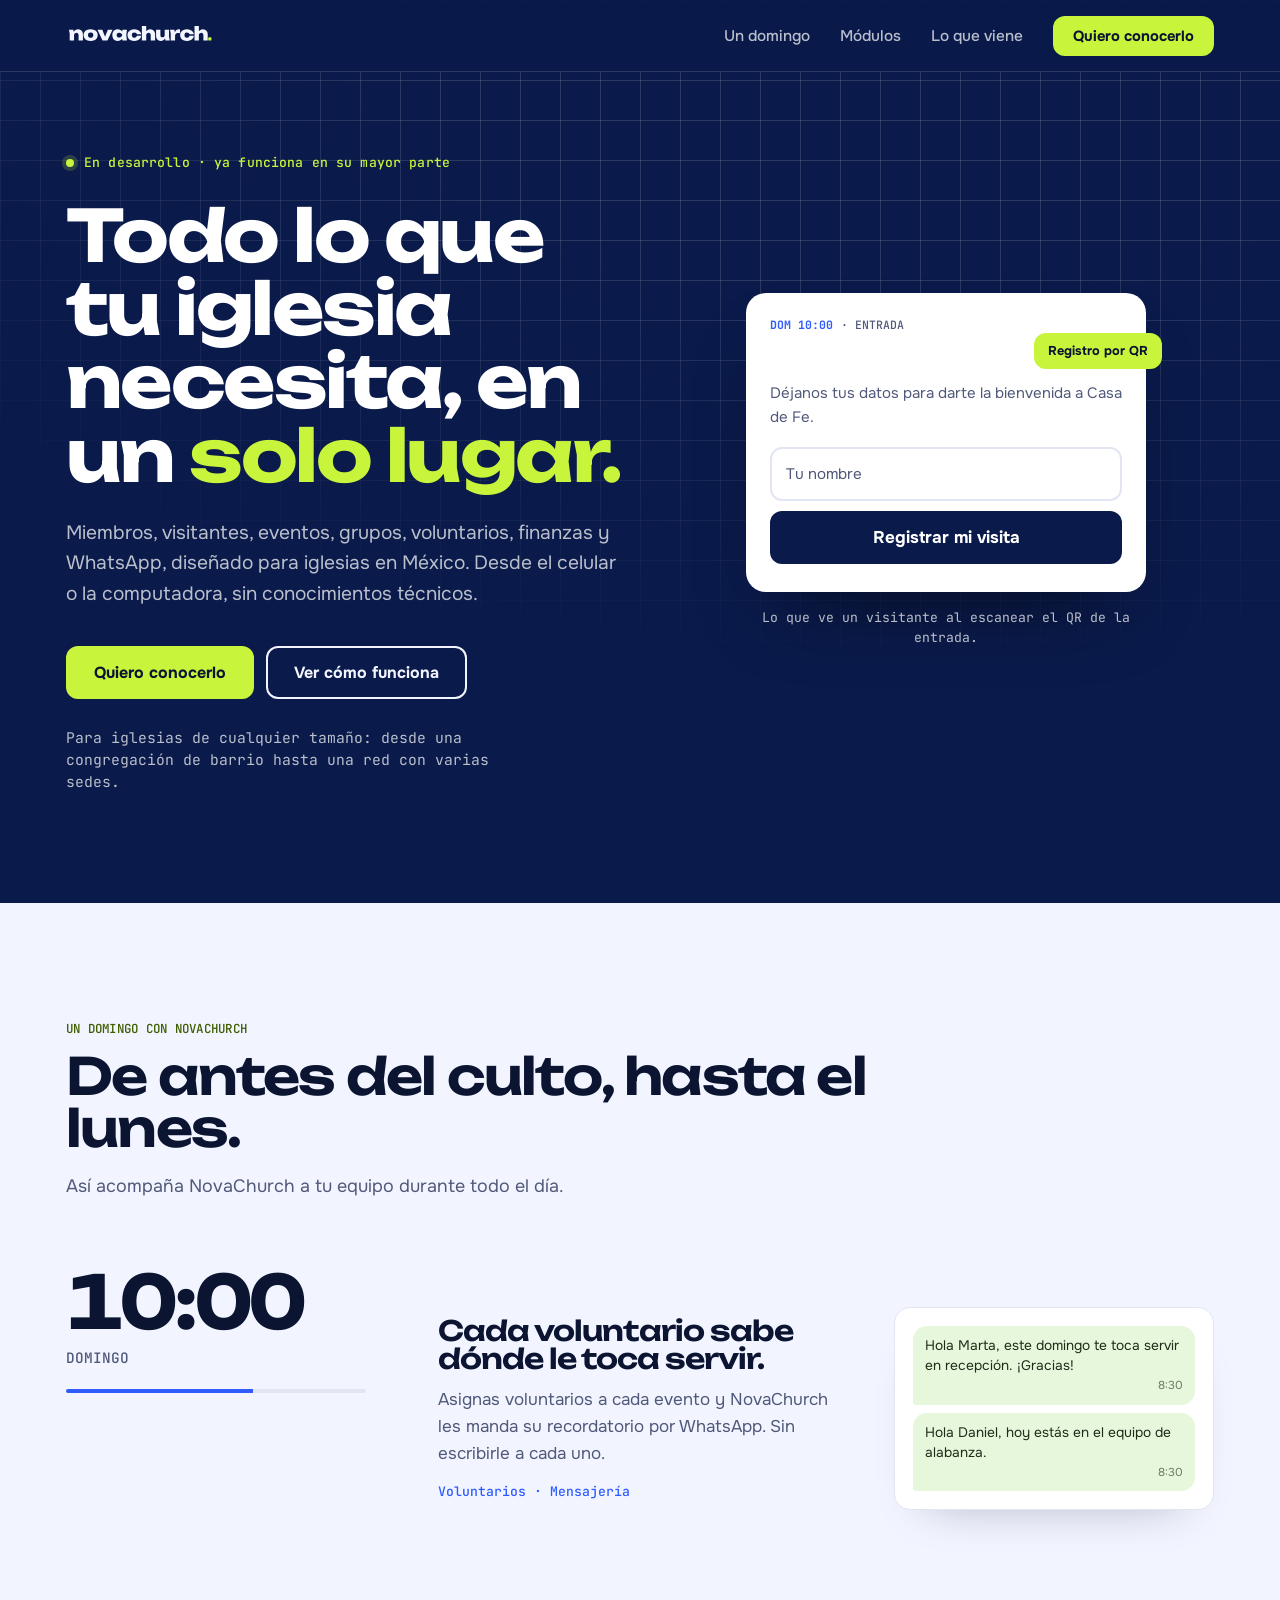
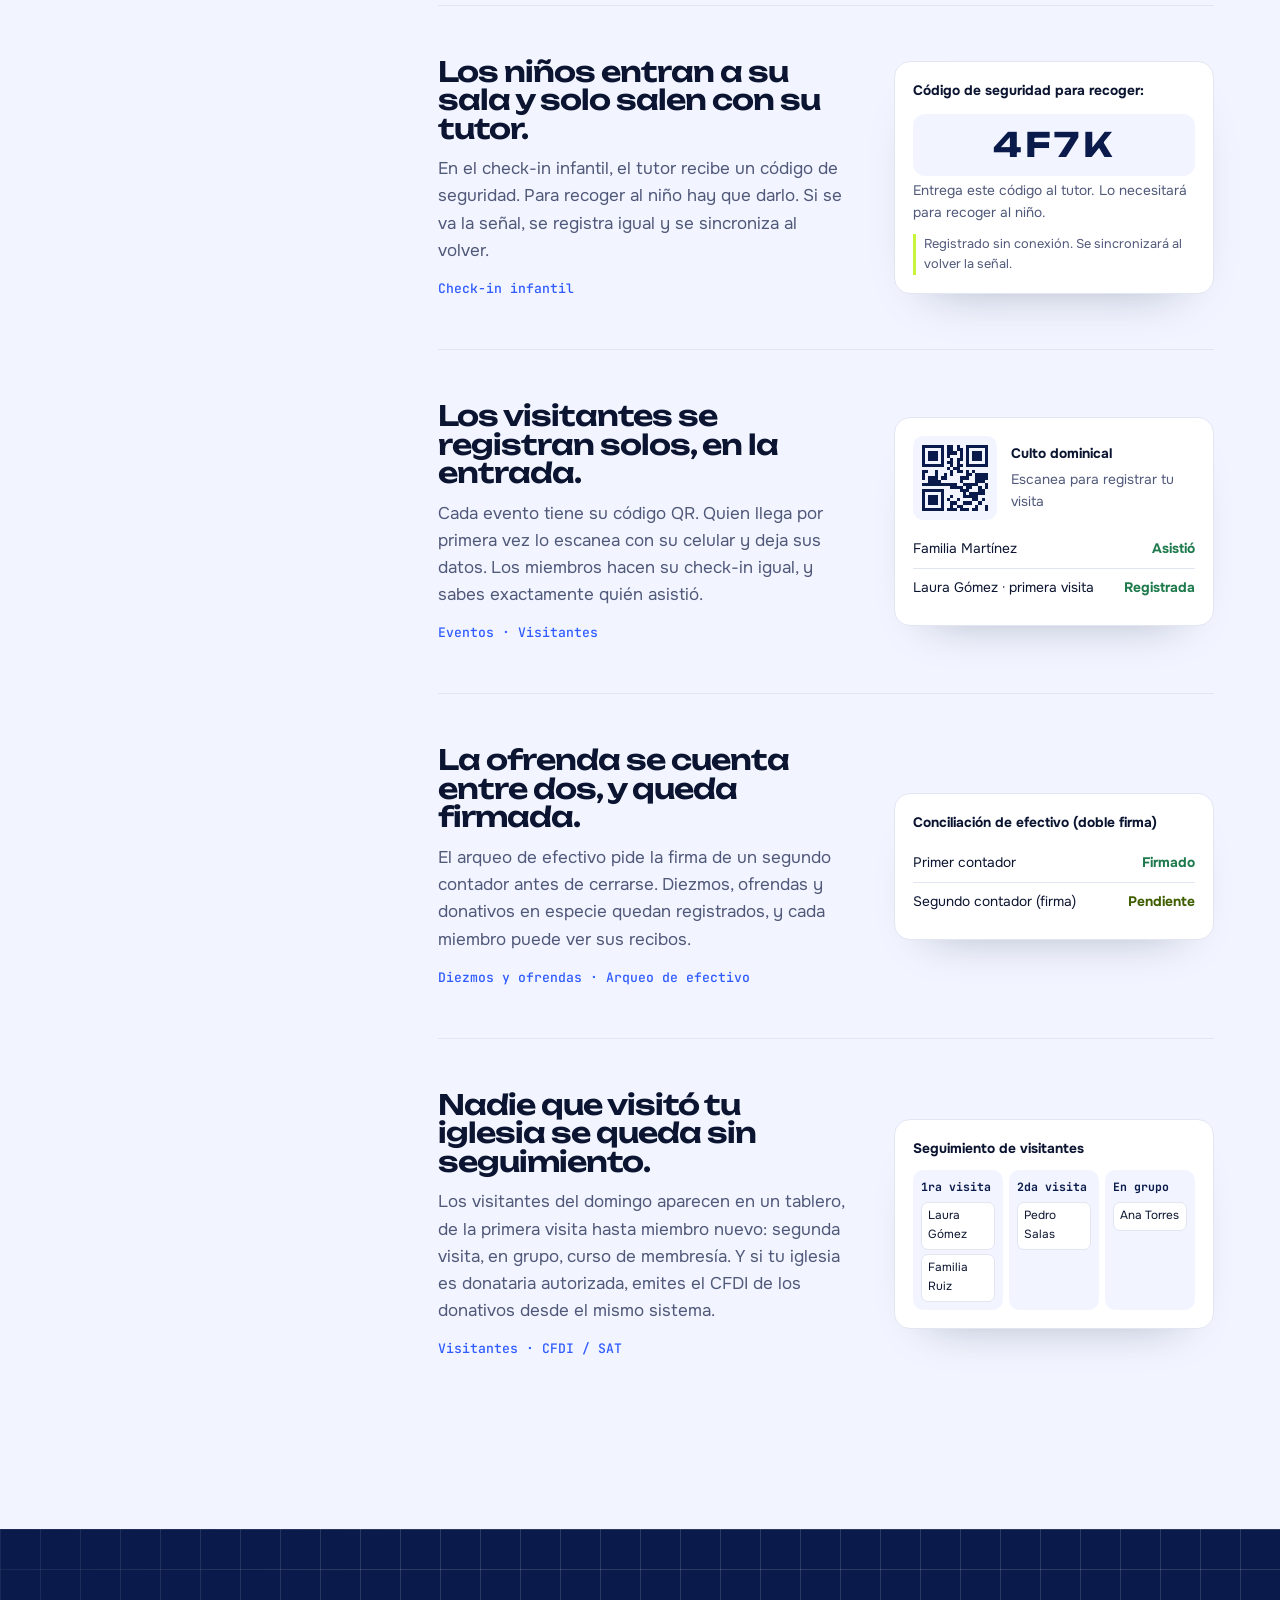
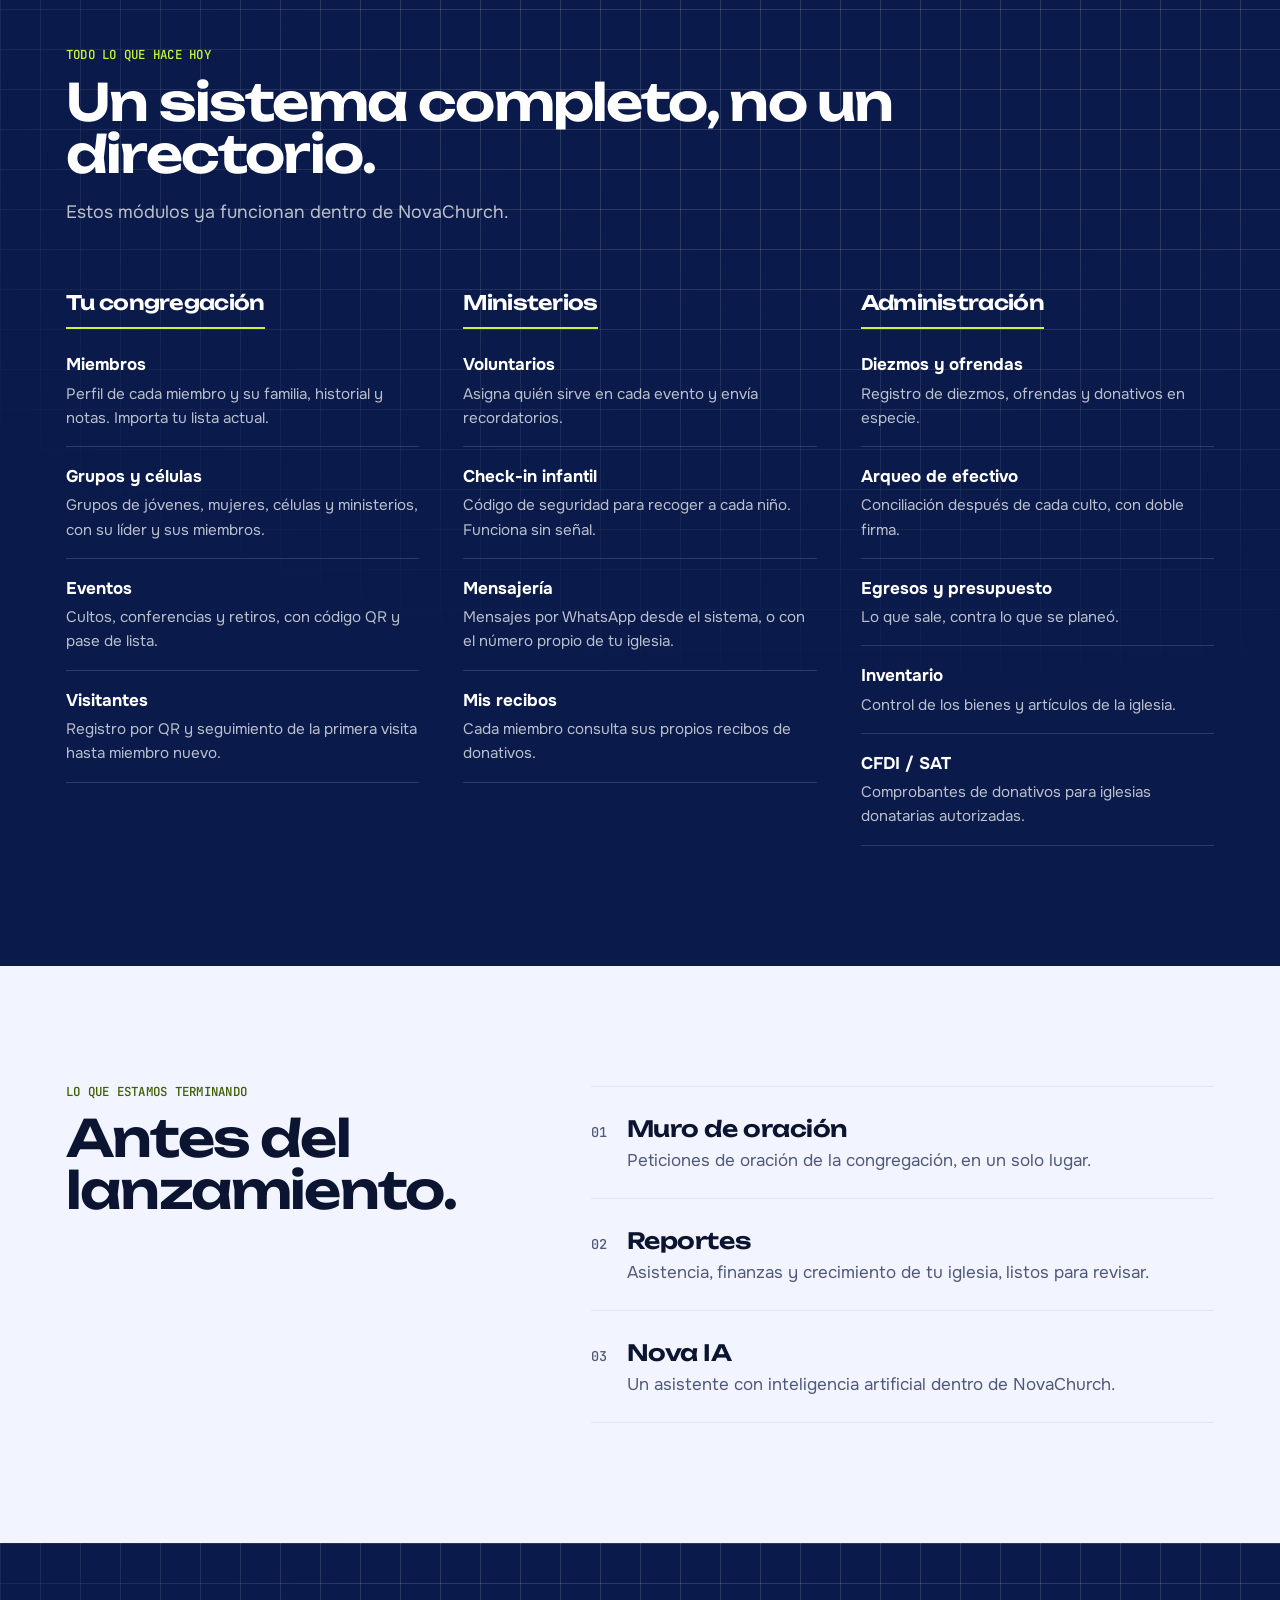
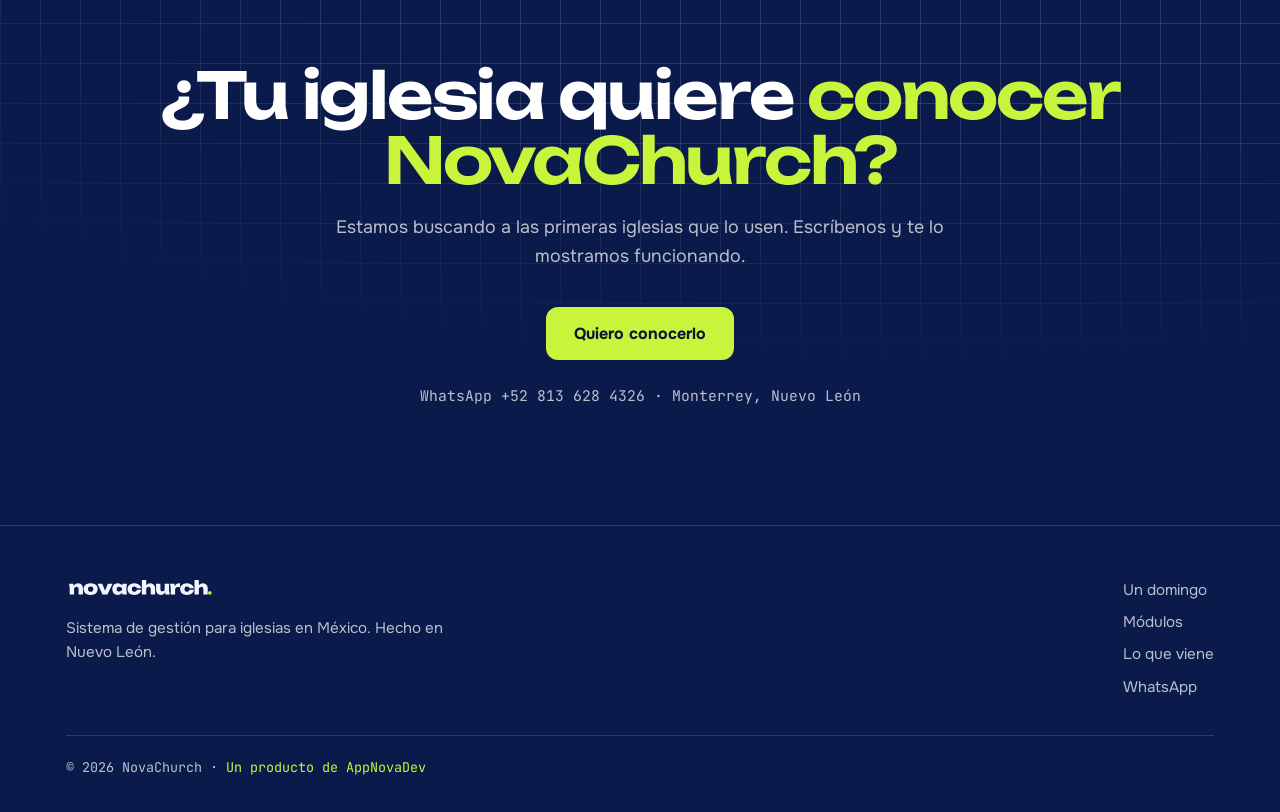
==== index.html @ 144ee812 "Landing de NovaChurch v3 — azul noche + lima, logotipo tipográfico Sistema de gestión para iglesias " ====
<!DOCTYPE html>
<html lang="es">
<head>
<meta charset="UTF-8">
<meta name="viewport" content="width=device-width, initial-scale=1.0">
<title>NovaChurch — Sistema de gestión para iglesias en México</title>
<meta name="description" content="NovaChurch reúne miembros, visitantes, eventos con QR, check-in infantil, voluntarios, diezmos y ofrendas, arqueo, egresos, CFDI y mensajería por WhatsApp para iglesias en México. En desarrollo: escríbenos para conocerlo.">
<link rel="canonical" href="https://novachurchmx.com/">
<meta property="og:title" content="NovaChurch — Todo lo que tu iglesia necesita, en un solo lugar">
<meta property="og:description" content="Sistema de gestión para iglesias en México: miembros, visitantes, eventos, check-in infantil, finanzas y WhatsApp.">
<meta property="og:image" content="https://novachurchmx.com/og-image.png">
<meta property="og:url" content="https://novachurchmx.com/">
<meta property="og:type" content="website">
<meta property="og:locale" content="es_MX">
<meta name="twitter:card" content="summary_large_image">
<link rel="icon" href="/brand/novachurch-icono.svg" type="image/svg+xml">
<link rel="apple-touch-icon" href="/apple-touch-icon.png">
<meta name="theme-color" content="#0A1A4A">

<script type="application/ld+json">
{
  "@context": "https://schema.org",
  "@type": "SoftwareApplication",
  "name": "NovaChurch",
  "url": "https://novachurchmx.com",
  "applicationCategory": "BusinessApplication",
  "operatingSystem": "Web",
  "inLanguage": "es",
  "areaServed": "MX",
  "description": "Sistema de gestión para iglesias en México: miembros, grupos, eventos con QR, visitantes, voluntarios, check-in infantil, diezmos y ofrendas, arqueo de efectivo, egresos, inventario, CFDI y mensajería por WhatsApp.",
  "provider": { "@type": "Organization", "name": "AppNovaDev", "url": "https://appnovadev.com" }
}
</script>

<link rel="preconnect" href="https://fonts.googleapis.com">
<link rel="preconnect" href="https://fonts.gstatic.com" crossorigin>
<link href="https://fonts.googleapis.com/css2?family=Unbounded:wght@500;600;700;800&family=Onest:wght@400;500;600;700&family=JetBrains+Mono:wght@400;500;700&display=swap" rel="stylesheet">

<style>
/* ═══════════════════════════════════════════════════════
   NovaChurch v3 — "Azul noche + lima"
   Logotipo tipográfico Unbounded. Lima = solo lo que hace el sistema.
═══════════════════════════════════════════════════════ */
:root {
  --noche:    #0A1A4A;
  --noche-2:  #0E2158;
  --azul:     #2F5BFF;
  --lima:     #C8F53C;
  --lima-tx:  #3F5E00;
  --lino:     #F2F5FF;
  --blanco:   #FFFFFF;
  --tinta:    #0B1430;
  --tinta-2:  #51597A;
  --linea:    #E2E6F3;
  --nubla-d:  rgba(255,255,255,.72);
  --borde-d:  rgba(255,255,255,.14);
  --f-logo:   'Unbounded', sans-serif;
  --f-texto:  'Onest', system-ui, sans-serif;
  --f-mono:   'JetBrains Mono', ui-monospace, monospace;
  --max: 1200px;
  --gutter: 26px;
}

*, *::before, *::after { box-sizing: border-box; margin: 0; padding: 0; }
html { scroll-behavior: smooth; scroll-padding-top: 80px; }
body { font-family: var(--f-texto); font-size: 17px; line-height: 1.6; color: var(--tinta); background: var(--lino); -webkit-font-smoothing: antialiased; overflow-x: hidden; }
a { color: inherit; }
img { display: block; max-width: 100%; }
:focus-visible { outline: 3px solid var(--azul); outline-offset: 3px; border-radius: 4px; }

.wrap { max-width: var(--max); margin: 0 auto; padding: 0 var(--gutter); }
h1, h2, h3 { font-family: var(--f-logo); font-weight: 600; line-height: 1.02; letter-spacing: -0.035em; }
h2 { font-size: clamp(2rem, 4.2vw, 3.2rem); max-width: 20ch; }
.lead { font-size: 1.12rem; color: var(--tinta-2); max-width: 56ch; margin-top: 18px; }
.block { padding: 120px 0; }
.eyebrow { font: 500 .78rem/1 var(--f-mono); letter-spacing: .02em; color: var(--lima-tx); text-transform: uppercase; }

/* ═══ Botones ═══ */
.btn { display: inline-flex; align-items: center; justify-content: center; gap: 10px; font: 700 1rem var(--f-texto); padding: 14px 26px; border-radius: 12px; border: 2px solid transparent; text-decoration: none; white-space: nowrap; cursor: pointer; transition: transform .18s, background-color .18s, color .18s, border-color .18s; }
.btn:hover { transform: translateY(-2px); }
.btn-lima { background: var(--lima); color: var(--tinta); }
.btn-lima:hover { background: #d4ff52; }
.btn-linea { border-color: currentColor; color: var(--tinta); }
.btn-linea:hover { background: var(--tinta); color: var(--lino); border-color: var(--tinta); }
.on-noche .btn-linea { color: var(--lino); }
.on-noche .btn-linea:hover { background: var(--lino); color: var(--noche); border-color: var(--lino); }
.btn-sm { padding: 9px 18px; font-size: .92rem; }

/* ═══ Secciones sobre noche ═══ */
.on-noche { background: var(--noche); color: var(--lino); position: relative; }
.reticula { position: absolute; inset: 0; background-image: linear-gradient(var(--borde-d) 1px, transparent 1px), linear-gradient(90deg, var(--borde-d) 1px, transparent 1px); background-size: 40px 40px; -webkit-mask-image: radial-gradient(130% 100% at 70% 0, #000 30%, transparent 75%); mask-image: radial-gradient(130% 100% at 70% 0, #000 30%, transparent 75%); pointer-events: none; }
.on-noche h1, .on-noche h2, .on-noche h3 { color: var(--blanco); }
.on-noche .lead { color: var(--nubla-d); }

/* ═══ Nav ═══ */
.nav { position: sticky; top: 0; z-index: 50; height: 72px; background: color-mix(in srgb, var(--noche) 88%, transparent); backdrop-filter: blur(10px); border-bottom: 1px solid var(--borde-d); }
.nav-inner { height: 100%; display: flex; align-items: center; justify-content: space-between; gap: 24px; }
.nav-logo img { height: 24px; width: auto; }
.nav-links { display: flex; align-items: center; gap: 30px; list-style: none; }
.nav-links a:not(.btn) { text-decoration: none; font-weight: 500; font-size: .96rem; color: var(--nubla-d); }
.nav-links a:not(.btn):hover { color: var(--blanco); }
.menu-btn { display: none; background: none; border: 2px solid var(--borde-d); color: var(--lino); border-radius: 999px; padding: 7px 14px; font: 600 .9rem var(--f-texto); cursor: pointer; }

/* ═══ Héroe ═══ */
.hero { padding: 76px 0 110px; }
.hero-grid { display: grid; grid-template-columns: 1.02fr .98fr; gap: 56px; align-items: center; position: relative; z-index: 1; }
.estado { display: inline-flex; align-items: center; gap: 10px; font: 500 .82rem/1 var(--f-mono); color: var(--lima); letter-spacing: .01em; }
.estado i { width: 8px; height: 8px; border-radius: 50%; background: var(--lima); box-shadow: 0 0 0 4px rgba(200,245,60,.18); }
.hero h1 { font-size: clamp(2.5rem, 5.6vw, 4.6rem); font-weight: 700; margin-top: 24px; max-width: 14ch; }
.hero h1 em { font-style: normal; color: var(--lima); }
.hero .lead { font-size: 1.2rem; margin-top: 26px; max-width: 46ch; }
.acciones { display: flex; flex-wrap: wrap; gap: 12px; margin-top: 36px; }
.tamanos { margin-top: 28px; font: 400 .92rem/1.5 var(--f-mono); color: var(--nubla-d); max-width: 48ch; }

/* Demo: tarjeta de bienvenida del visitante */
.demo { position: relative; justify-self: center; width: min(400px, 100%); }
.demo-card { background: var(--blanco); color: var(--tinta); border-radius: 20px; padding: 26px 24px 28px; box-shadow: 0 40px 80px -40px rgba(0,0,0,.6); }
.demo-k { font: 500 .72rem/1 var(--f-mono); color: var(--tinta-2); display: flex; align-items: center; gap: 8px; }
.demo-k b { color: var(--azul); }
.demo-card h3 { font-size: 1.7rem; margin-top: 14px; }
.demo-card p { color: var(--tinta-2); font-size: .94rem; margin-top: 8px; }
.demo-campo { margin-top: 18px; border: 2px solid var(--linea); border-radius: 12px; padding: 13px 14px; color: var(--tinta-2); font-size: .95rem; }
.demo-btn { margin-top: 10px; background: var(--noche); color: var(--blanco); border-radius: 12px; padding: 13px; text-align: center; font-weight: 700; }
.demo-chip { position: absolute; right: -16px; top: 40px; background: var(--lima); color: var(--tinta); font: 700 .8rem var(--f-texto); padding: 10px 14px; border-radius: 12px; box-shadow: 0 18px 36px -18px rgba(200,245,60,.6); }
.demo-nota { margin-top: 16px; text-align: center; font: 400 .82rem/1.5 var(--f-mono); color: var(--nubla-d); }

/* ═══ Un domingo ═══ */
.domingo-grid { display: grid; grid-template-columns: 300px 1fr; gap: 72px; margin-top: 64px; }
.reloj { position: sticky; top: 120px; align-self: start; }
.reloj .hora { font-family: var(--f-logo); font-weight: 700; font-size: 4.6rem; line-height: 1; letter-spacing: -0.04em; font-variant-numeric: tabular-nums; }
.reloj .dia { margin-top: 10px; font: 500 .9rem var(--f-mono); color: var(--tinta-2); text-transform: uppercase; }
.reloj .barra { margin-top: 22px; height: 4px; background: var(--linea); border-radius: 2px; overflow: hidden; }
.reloj .barra span { display: block; height: 100%; width: var(--avance, 6%); background: var(--azul); transition: width .45s cubic-bezier(.4,0,.2,1); }
.momentos { list-style: none; }
.momento { display: grid; grid-template-columns: 1fr 320px; gap: 44px; align-items: center; padding: 52px 0; border-top: 1px solid var(--linea); min-height: 340px; }
.momento:first-child { border-top: 0; padding-top: 0; }
.momento .cuando { display: none; font: 500 .8rem var(--f-mono); color: var(--lima-tx); }
.momento h3 { font-size: 1.75rem; }
.momento p { margin-top: 12px; color: var(--tinta-2); max-width: 46ch; }
.momento .modulo { margin-top: 16px; font: 500 .82rem var(--f-mono); color: var(--azul); }

/* Miniaturas (texto real de la app) */
.mini { background: var(--blanco); border: 1px solid var(--linea); border-radius: 16px; padding: 18px; font-size: .86rem; box-shadow: 0 24px 50px -36px rgba(11,20,48,.4); }
.mini .t { font-weight: 700; }
.mini .s { color: var(--tinta-2); margin-top: 4px; }
.wa { background: #E7F7DC; border-radius: 14px 14px 14px 3px; padding: 10px 12px; color: #1f2c1a; line-height: 1.45; }
.wa + .wa { margin-top: 8px; }
.wa small { display: block; text-align: right; color: #6b7a63; font-size: .72rem; margin-top: 2px; }
.codigo { margin-top: 12px; font: 700 2.1rem/1 var(--f-logo); letter-spacing: .1em; color: var(--noche); background: var(--lino); border-radius: 12px; padding: 14px; text-align: center; }
.sin-senal { margin-top: 10px; font-size: .8rem; color: var(--tinta-2); border-left: 3px solid var(--lima); padding-left: 8px; }
.qr-row { display: flex; gap: 14px; align-items: center; }
.qr-row svg { width: 84px; height: 84px; flex-shrink: 0; background: var(--lino); padding: 6px; border-radius: 10px; }
.lista { margin-top: 10px; }
.lista div { display: flex; justify-content: space-between; padding: 8px 0; border-top: 1px solid var(--linea); }
.lista div:first-child { border-top: 0; }
.ok { color: #1E7A4C; font-weight: 700; }
.pend { color: var(--lima-tx); font-weight: 700; }
.etapas { display: grid; grid-template-columns: repeat(3, 1fr); gap: 6px; margin-top: 10px; }
.etapas div { background: var(--lino); border-radius: 10px; padding: 8px; min-height: 92px; font-size: .74rem; color: var(--tinta-2); }
.etapas b { display: block; color: var(--noche); font-size: .72rem; margin-bottom: 6px; font-family: var(--f-mono); }
.etapas span { display: block; background: var(--blanco); border: 1px solid var(--linea); border-radius: 7px; padding: 4px 6px; margin-top: 4px; color: var(--tinta); }

/* ═══ Módulos ═══ */
.modulos-grid { display: grid; grid-template-columns: repeat(3, 1fr); gap: 48px 44px; margin-top: 64px; }
.grupo h3 { font-size: 1.25rem; padding-bottom: 14px; border-bottom: 2px solid var(--lima); display: inline-block; }
.grupo dl { margin-top: 6px; }
.grupo dl div { padding: 16px 0; border-bottom: 1px solid var(--borde-d); }
.grupo dt { font-weight: 700; color: var(--blanco); }
.grupo dd { color: var(--nubla-d); font-size: .95rem; margin-top: 3px; }

/* ═══ Lo que viene ═══ */
.viene-grid { display: grid; grid-template-columns: .85fr 1.15fr; gap: 64px; align-items: start; }
.viene ul { list-style: none; }
.viene li { padding: 24px 0; border-top: 1px solid var(--linea); display: flex; gap: 20px; align-items: baseline; }
.viene li:last-child { border-bottom: 1px solid var(--linea); }
.viene li b { font: 500 .85rem var(--f-mono); color: var(--tinta-2); flex-shrink: 0; width: 2ch; }
.viene li strong { display: block; font-family: var(--f-logo); font-weight: 600; font-size: 1.4rem; letter-spacing: -0.02em; }
.viene li span { color: var(--tinta-2); }

/* ═══ Contacto ═══ */
.contacto { text-align: center; }
.contacto h2 { font-size: clamp(2.3rem, 5vw, 4.2rem); max-width: 18ch; margin: 0 auto; }
.contacto h2 em { font-style: normal; color: var(--lima); }
.contacto .lead { margin: 20px auto 0; }
.contacto .acciones { justify-content: center; }
.contacto .datos { margin-top: 26px; font: 400 .92rem var(--f-mono); color: var(--nubla-d); }

/* ═══ Footer ═══ */
footer { background: var(--noche); color: var(--nubla-d); padding: 52px 0 36px; font-size: .95rem; border-top: 1px solid var(--borde-d); }
.foot { display: flex; justify-content: space-between; gap: 40px; flex-wrap: wrap; align-items: flex-start; padding-bottom: 28px; border-bottom: 1px solid var(--borde-d); }
.foot img { height: 24px; width: auto; }
.foot p { margin-top: 14px; max-width: 38ch; }
.foot-links a { display: block; text-decoration: none; margin-bottom: 8px; }
.foot-links a:hover { color: var(--blanco); }
.foot-bottom { padding-top: 22px; font: 400 .84rem var(--f-mono); }
.foot-bottom a { color: var(--lima); text-decoration: none; }

/* ═══ Reveal (JS progresivo; sin JS todo queda visible) ═══ */
.reveal { opacity: 0; transform: translateY(26px); }
.js-ready .reveal { transition: opacity .6s cubic-bezier(.2,.6,.2,1), transform .6s cubic-bezier(.2,.6,.2,1); }
.reveal.vis { opacity: 1; transform: none; }
.reveal-now .reveal { opacity: 1 !important; transform: none !important; transition: none !important; }

/* ═══ Responsive ═══ */
@media (max-width: 980px) {
  .nav-links { display: none; position: fixed; inset: 72px 0 auto 0; background: var(--noche); flex-direction: column; align-items: stretch; gap: 0; padding: 8px var(--gutter) 24px; border-bottom: 1px solid var(--borde-d); }
  .nav-links.open { display: flex; }
  .nav-links li a:not(.btn) { display: block; padding: 14px 0; border-bottom: 1px solid var(--borde-d); font-size: 1.15rem; color: var(--lino); }
  .nav-links .btn { margin-top: 18px; width: 100%; }
  .menu-btn { display: inline-block; }
  .hero-grid { grid-template-columns: 1fr; gap: 56px; }
  .demo { margin-top: 8px; }
  .domingo-grid { grid-template-columns: 1fr; gap: 0; margin-top: 40px; }
  .reloj { display: none; }
  .momento { grid-template-columns: 1fr; gap: 22px; min-height: 0; padding: 40px 0; }
  .momento .cuando { display: block; margin-bottom: 4px; }
  .modulos-grid { grid-template-columns: 1fr 1fr; }
  .viene-grid { grid-template-columns: 1fr; gap: 36px; }
}
@media (max-width: 600px) {
  :root { --gutter: 16px; }
  body { font-size: 16px; }
  .block { padding: 84px 0; }
  .hero { padding: 48px 0 80px; }
  .hero .lead { font-size: 1.08rem; }
  .demo-chip { right: 8px; top: -14px; }
  .modulos-grid { grid-template-columns: 1fr; gap: 36px; }
  .momento h3 { font-size: 1.5rem; }
}
@media (prefers-reduced-motion: reduce) {
  html { scroll-behavior: auto; }
  .btn { transition: none; }
  .reveal { opacity: 1; transform: none; }
  .reloj .barra span { transition: none; }
}
</style>
</head>
<body>

<header class="on-noche">
<nav class="nav" aria-label="Principal">
  <div class="wrap nav-inner">
    <a href="#top" class="nav-logo" aria-label="NovaChurch, inicio"><img src="/brand/novachurch-logo-blanco.svg" alt="NovaChurch" width="124" height="24"></a>
    <ul class="nav-links" id="navLinks">
      <li><a href="#domingo">Un domingo</a></li>
      <li><a href="#modulos">Módulos</a></li>
      <li><a href="#viene">Lo que viene</a></li>
      <li><a href="https://wa.me/528136284326?text=Hola%2C%20quiero%20conocer%20NovaChurch" target="_blank" rel="noopener" class="btn btn-lima btn-sm">Quiero conocerlo</a></li>
    </ul>
    <button class="menu-btn" id="menuBtn" type="button" aria-expanded="false" aria-controls="navLinks">Menú</button>
  </div>
</nav>

<!-- ═══ HÉROE ═══ -->
<section class="hero" id="top">
  <div class="reticula" aria-hidden="true"></div>
  <div class="wrap hero-grid">
    <div>
      <p class="estado reveal"><i aria-hidden="true"></i>En desarrollo · ya funciona en su mayor parte</p>
      <h1 class="reveal">Todo lo que tu iglesia necesita, en un <em>solo lugar.</em></h1>
      <p class="lead reveal">Miembros, visitantes, eventos, grupos, voluntarios, finanzas y WhatsApp, diseñado para iglesias en México. Desde el celular o la computadora, sin conocimientos técnicos.</p>
      <div class="acciones reveal">
        <a href="https://wa.me/528136284326?text=Hola%2C%20quiero%20conocer%20NovaChurch" target="_blank" rel="noopener" class="btn btn-lima">Quiero conocerlo</a>
        <a href="#domingo" class="btn btn-linea">Ver cómo funciona</a>
      </div>
      <p class="tamanos reveal">Para iglesias de cualquier tamaño: desde una congregación de barrio hasta una red con varias sedes.</p>
    </div>

    <div class="demo reveal">
      <div class="demo-chip" aria-hidden="true">Registro por QR</div>
      <div class="demo-card">
        <div class="demo-k"><b>DOM 10:00</b> · ENTRADA</div>
        <h3>¡Qué gusto tenerte!</h3>
        <p>Déjanos tus datos para darte la bienvenida a Casa de Fe.</p>
        <div class="demo-campo">Tu nombre</div>
        <div class="demo-btn">Registrar mi visita</div>
      </div>
      <p class="demo-nota">Lo que ve un visitante al escanear el QR de la entrada.</p>
    </div>
  </div>
</section>
</header>

<main>

<!-- ═══ UN DOMINGO ═══ -->
<section class="block" id="domingo">
  <div class="wrap">
    <p class="eyebrow reveal">Un domingo con NovaChurch</p>
    <h2 class="reveal" style="margin-top:14px">De antes del culto, hasta el lunes.</h2>
    <p class="lead reveal">Así acompaña NovaChurch a tu equipo durante todo el día.</p>

    <div class="domingo-grid">
      <div class="reloj" aria-hidden="true">
        <div class="hora" id="relojHora">8:30</div>
        <div class="dia" id="relojDia">DOMINGO</div>
        <div class="barra"><span id="relojBarra"></span></div>
      </div>

      <ol class="momentos">
        <li class="momento" data-hora="8:30" data-dia="Domingo">
          <div class="reveal">
            <div class="cuando">Domingo · 8:30</div>
            <h3>Cada voluntario sabe dónde le toca servir.</h3>
            <p>Asignas voluntarios a cada evento y NovaChurch les manda su recordatorio por WhatsApp. Sin escribirle a cada uno.</p>
            <div class="modulo">Voluntarios · Mensajería</div>
          </div>
          <div class="mini reveal" aria-hidden="true">
            <div class="wa">Hola Marta, este domingo te toca servir en recepción. ¡Gracias!<small>8:30</small></div>
            <div class="wa">Hola Daniel, hoy estás en el equipo de alabanza.<small>8:30</small></div>
          </div>
        </li>

        <li class="momento" data-hora="9:45" data-dia="Domingo">
          <div class="reveal">
            <div class="cuando">Domingo · 9:45</div>
            <h3>Los niños entran a su sala y solo salen con su tutor.</h3>
            <p>En el check-in infantil, el tutor recibe un código de seguridad. Para recoger al niño hay que darlo. Si se va la señal, se registra igual y se sincroniza al volver.</p>
            <div class="modulo">Check-in infantil</div>
          </div>
          <div class="mini reveal" aria-hidden="true">
            <div class="t">Código de seguridad para recoger:</div>
            <div class="codigo">4F7K</div>
            <div class="s">Entrega este código al tutor. Lo necesitará para recoger al niño.</div>
            <div class="sin-senal">Registrado sin conexión. Se sincronizará al volver la señal.</div>
          </div>
        </li>

        <li class="momento" data-hora="10:00" data-dia="Domingo">
          <div class="reveal">
            <div class="cuando">Domingo · 10:00</div>
            <h3>Los visitantes se registran solos, en la entrada.</h3>
            <p>Cada evento tiene su código QR. Quien llega por primera vez lo escanea con su celular y deja sus datos. Los miembros hacen su check-in igual, y sabes exactamente quién asistió.</p>
            <div class="modulo">Eventos · Visitantes</div>
          </div>
          <div class="mini reveal" aria-hidden="true">
            <div class="qr-row">
              <svg viewBox="-1 -1 23 23" shape-rendering="crispEdges"><path fill="#0A1A4A" d="M0 0h1v1h-1zM1 0h1v1h-1zM2 0h1v1h-1zM3 0h1v1h-1zM4 0h1v1h-1zM5 0h1v1h-1zM6 0h1v1h-1zM8 0h1v1h-1zM9 0h1v1h-1zM11 0h1v1h-1zM14 0h1v1h-1zM15 0h1v1h-1zM16 0h1v1h-1zM17 0h1v1h-1zM18 0h1v1h-1zM19 0h1v1h-1zM20 0h1v1h-1zM0 1h1v1h-1zM6 1h1v1h-1zM8 1h1v1h-1zM9 1h1v1h-1zM11 1h1v1h-1zM12 1h1v1h-1zM14 1h1v1h-1zM20 1h1v1h-1zM0 2h1v1h-1zM2 2h1v1h-1zM3 2h1v1h-1zM4 2h1v1h-1zM6 2h1v1h-1zM8 2h1v1h-1zM9 2h1v1h-1zM10 2h1v1h-1zM12 2h1v1h-1zM14 2h1v1h-1zM16 2h1v1h-1zM17 2h1v1h-1zM18 2h1v1h-1zM20 2h1v1h-1zM0 3h1v1h-1zM2 3h1v1h-1zM3 3h1v1h-1zM4 3h1v1h-1zM6 3h1v1h-1zM8 3h1v1h-1zM12 3h1v1h-1zM14 3h1v1h-1zM16 3h1v1h-1zM17 3h1v1h-1zM18 3h1v1h-1zM20 3h1v1h-1zM0 4h1v1h-1zM2 4h1v1h-1zM3 4h1v1h-1zM4 4h1v1h-1zM6 4h1v1h-1zM9 4h1v1h-1zM11 4h1v1h-1zM12 4h1v1h-1zM14 4h1v1h-1zM16 4h1v1h-1zM17 4h1v1h-1zM18 4h1v1h-1zM20 4h1v1h-1zM0 5h1v1h-1zM6 5h1v1h-1zM8 5h1v1h-1zM9 5h1v1h-1zM11 5h1v1h-1zM14 5h1v1h-1zM20 5h1v1h-1zM0 6h1v1h-1zM1 6h1v1h-1zM2 6h1v1h-1zM3 6h1v1h-1zM4 6h1v1h-1zM5 6h1v1h-1zM6 6h1v1h-1zM9 6h1v1h-1zM11 6h1v1h-1zM12 6h1v1h-1zM14 6h1v1h-1zM15 6h1v1h-1zM16 6h1v1h-1zM17 6h1v1h-1zM18 6h1v1h-1zM19 6h1v1h-1zM20 6h1v1h-1zM8 7h1v1h-1zM10 7h1v1h-1zM11 7h1v1h-1zM0 8h1v1h-1zM1 8h1v1h-1zM4 8h1v1h-1zM9 8h1v1h-1zM11 8h1v1h-1zM12 8h1v1h-1zM14 8h1v1h-1zM16 8h1v1h-1zM0 9h1v1h-1zM4 9h1v1h-1zM7 9h1v1h-1zM9 9h1v1h-1zM14 9h1v1h-1zM15 9h1v1h-1zM17 9h1v1h-1zM18 9h1v1h-1zM19 9h1v1h-1zM20 9h1v1h-1zM0 10h1v1h-1zM2 10h1v1h-1zM3 10h1v1h-1zM4 10h1v1h-1zM6 10h1v1h-1zM7 10h1v1h-1zM12 10h1v1h-1zM13 10h1v1h-1zM14 10h1v1h-1zM17 10h1v1h-1zM18 10h1v1h-1zM19 10h1v1h-1zM20 10h1v1h-1zM2 11h1v1h-1zM3 11h1v1h-1zM4 11h1v1h-1zM5 11h1v1h-1zM12 11h1v1h-1zM17 11h1v1h-1zM18 11h1v1h-1zM19 11h1v1h-1zM0 12h1v1h-1zM1 12h1v1h-1zM2 12h1v1h-1zM3 12h1v1h-1zM4 12h1v1h-1zM5 12h1v1h-1zM6 12h1v1h-1zM7 12h1v1h-1zM8 12h1v1h-1zM9 12h1v1h-1zM10 12h1v1h-1zM13 12h1v1h-1zM14 12h1v1h-1zM15 12h1v1h-1zM16 12h1v1h-1zM17 12h1v1h-1zM20 12h1v1h-1zM9 13h1v1h-1zM10 13h1v1h-1zM11 13h1v1h-1zM12 13h1v1h-1zM14 13h1v1h-1zM15 13h1v1h-1zM18 13h1v1h-1zM20 13h1v1h-1zM0 14h1v1h-1zM1 14h1v1h-1zM2 14h1v1h-1zM3 14h1v1h-1zM4 14h1v1h-1zM5 14h1v1h-1zM6 14h1v1h-1zM12 14h1v1h-1zM13 14h1v1h-1zM14 14h1v1h-1zM18 14h1v1h-1zM19 14h1v1h-1zM0 15h1v1h-1zM6 15h1v1h-1zM13 15h1v1h-1zM15 15h1v1h-1zM16 15h1v1h-1zM17 15h1v1h-1zM18 15h1v1h-1zM19 15h1v1h-1zM0 16h1v1h-1zM2 16h1v1h-1zM3 16h1v1h-1zM4 16h1v1h-1zM6 16h1v1h-1zM9 16h1v1h-1zM13 16h1v1h-1zM14 16h1v1h-1zM15 16h1v1h-1zM16 16h1v1h-1zM17 16h1v1h-1zM0 17h1v1h-1zM2 17h1v1h-1zM3 17h1v1h-1zM4 17h1v1h-1zM6 17h1v1h-1zM8 17h1v1h-1zM11 17h1v1h-1zM16 17h1v1h-1zM17 17h1v1h-1zM19 17h1v1h-1zM0 18h1v1h-1zM2 18h1v1h-1zM3 18h1v1h-1zM4 18h1v1h-1zM6 18h1v1h-1zM9 18h1v1h-1zM10 18h1v1h-1zM13 18h1v1h-1zM14 18h1v1h-1zM15 18h1v1h-1zM18 18h1v1h-1zM0 19h1v1h-1zM6 19h1v1h-1zM9 19h1v1h-1zM11 19h1v1h-1zM12 19h1v1h-1zM17 19h1v1h-1zM20 19h1v1h-1zM0 20h1v1h-1zM1 20h1v1h-1zM2 20h1v1h-1zM3 20h1v1h-1zM4 20h1v1h-1zM5 20h1v1h-1zM6 20h1v1h-1zM8 20h1v1h-1zM9 20h1v1h-1zM10 20h1v1h-1zM12 20h1v1h-1zM13 20h1v1h-1zM14 20h1v1h-1zM16 20h1v1h-1zM17 20h1v1h-1zM20 20h1v1h-1z"/></svg>
              <div><div class="t">Culto dominical</div><div class="s">Escanea para registrar tu visita</div></div>
            </div>
            <div class="lista">
              <div><span>Familia Martínez</span><span class="ok">Asistió</span></div>
              <div><span>Laura Gómez · primera visita</span><span class="ok">Registrada</span></div>
            </div>
          </div>
        </li>

        <li class="momento" data-hora="13:00" data-dia="Domingo">
          <div class="reveal">
            <div class="cuando">Domingo · 13:00</div>
            <h3>La ofrenda se cuenta entre dos, y queda firmada.</h3>
            <p>El arqueo de efectivo pide la firma de un segundo contador antes de cerrarse. Diezmos, ofrendas y donativos en especie quedan registrados, y cada miembro puede ver sus recibos.</p>
            <div class="modulo">Diezmos y ofrendas · Arqueo de efectivo</div>
          </div>
          <div class="mini reveal" aria-hidden="true">
            <div class="t">Conciliación de efectivo (doble firma)</div>
            <div class="lista">
              <div><span>Primer contador</span><span class="ok">Firmado</span></div>
              <div><span>Segundo contador (firma)</span><span class="pend">Pendiente</span></div>
            </div>
          </div>
        </li>

        <li class="momento" data-hora="9:00" data-dia="Lunes">
          <div class="reveal">
            <div class="cuando">Lunes · 9:00</div>
            <h3>Nadie que visitó tu iglesia se queda sin seguimiento.</h3>
            <p>Los visitantes del domingo aparecen en un tablero, de la primera visita hasta miembro nuevo: segunda visita, en grupo, curso de membresía. Y si tu iglesia es donataria autorizada, emites el CFDI de los donativos desde el mismo sistema.</p>
            <div class="modulo">Visitantes · CFDI / SAT</div>
          </div>
          <div class="mini reveal" aria-hidden="true">
            <div class="t">Seguimiento de visitantes</div>
            <div class="etapas">
              <div><b>1ra visita</b><span>Laura Gómez</span><span>Familia Ruiz</span></div>
              <div><b>2da visita</b><span>Pedro Salas</span></div>
              <div><b>En grupo</b><span>Ana Torres</span></div>
            </div>
          </div>
        </li>
      </ol>
    </div>
  </div>
</section>

<!-- ═══ MÓDULOS ═══ -->
<section class="block on-noche" id="modulos">
  <div class="reticula" aria-hidden="true"></div>
  <div class="wrap" style="position:relative;z-index:1">
    <p class="eyebrow reveal" style="color:var(--lima)">Todo lo que hace hoy</p>
    <h2 class="reveal" style="margin-top:14px">Un sistema completo, no un directorio.</h2>
    <p class="lead reveal">Estos módulos ya funcionan dentro de NovaChurch.</p>

    <div class="modulos-grid">
      <div class="grupo reveal">
        <h3>Tu congregación</h3>
        <dl>
          <div><dt>Miembros</dt><dd>Perfil de cada miembro y su familia, historial y notas. Importa tu lista actual.</dd></div>
          <div><dt>Grupos y células</dt><dd>Grupos de jóvenes, mujeres, células y ministerios, con su líder y sus miembros.</dd></div>
          <div><dt>Eventos</dt><dd>Cultos, conferencias y retiros, con código QR y pase de lista.</dd></div>
          <div><dt>Visitantes</dt><dd>Registro por QR y seguimiento de la primera visita hasta miembro nuevo.</dd></div>
        </dl>
      </div>
      <div class="grupo reveal">
        <h3>Ministerios</h3>
        <dl>
          <div><dt>Voluntarios</dt><dd>Asigna quién sirve en cada evento y envía recordatorios.</dd></div>
          <div><dt>Check-in infantil</dt><dd>Código de seguridad para recoger a cada niño. Funciona sin señal.</dd></div>
          <div><dt>Mensajería</dt><dd>Mensajes por WhatsApp desde el sistema, o con el número propio de tu iglesia.</dd></div>
          <div><dt>Mis recibos</dt><dd>Cada miembro consulta sus propios recibos de donativos.</dd></div>
        </dl>
      </div>
      <div class="grupo reveal">
        <h3>Administración</h3>
        <dl>
          <div><dt>Diezmos y ofrendas</dt><dd>Registro de diezmos, ofrendas y donativos en especie.</dd></div>
          <div><dt>Arqueo de efectivo</dt><dd>Conciliación después de cada culto, con doble firma.</dd></div>
          <div><dt>Egresos y presupuesto</dt><dd>Lo que sale, contra lo que se planeó.</dd></div>
          <div><dt>Inventario</dt><dd>Control de los bienes y artículos de la iglesia.</dd></div>
          <div><dt>CFDI / SAT</dt><dd>Comprobantes de donativos para iglesias donatarias autorizadas.</dd></div>
        </dl>
      </div>
    </div>
  </div>
</section>

<!-- ═══ LO QUE VIENE ═══ -->
<section class="block viene" id="viene">
  <div class="wrap viene-grid">
    <div>
      <p class="eyebrow reveal">Lo que estamos terminando</p>
      <h2 class="reveal" style="margin-top:14px">Antes del lanzamiento.</h2>
      <p class="lead reveal">NovaChurch está en desarrollo. Esto es lo que sigue.</p>
    </div>
    <ul>
      <li class="reveal"><b>01</b><div><strong>Muro de oración</strong><span>Peticiones de oración de la congregación, en un solo lugar.</span></div></li>
      <li class="reveal"><b>02</b><div><strong>Reportes</strong><span>Asistencia, finanzas y crecimiento de tu iglesia, listos para revisar.</span></div></li>
      <li class="reveal"><b>03</b><div><strong>Nova IA</strong><span>Un asistente con inteligencia artificial dentro de NovaChurch.</span></div></li>
    </ul>
  </div>
</section>

<!-- ═══ CONTACTO ═══ -->
<section class="block on-noche contacto" id="contacto">
  <div class="reticula" aria-hidden="true"></div>
  <div class="wrap" style="position:relative;z-index:1">
    <h2 class="reveal">¿Tu iglesia quiere <em>conocer NovaChurch?</em></h2>
    <p class="lead reveal">Estamos buscando a las primeras iglesias que lo usen. Escríbenos y te lo mostramos funcionando.</p>
    <div class="acciones reveal">
      <a href="https://wa.me/528136284326?text=Hola%2C%20quiero%20conocer%20NovaChurch" target="_blank" rel="noopener" class="btn btn-lima">Quiero conocerlo</a>
    </div>
    <p class="datos reveal">WhatsApp +52 813 628 4326 · Monterrey, Nuevo León</p>
  </div>
</section>

</main>

<footer>
  <div class="wrap">
    <div class="foot">
      <div>
        <img src="/brand/novachurch-logo-blanco.svg" alt="NovaChurch" width="124" height="24">
        <p>Sistema de gestión para iglesias en México. Hecho en Nuevo León.</p>
      </div>
      <div class="foot-links">
        <a href="#domingo">Un domingo</a>
        <a href="#modulos">Módulos</a>
        <a href="#viene">Lo que viene</a>
        <a href="https://wa.me/528136284326?text=Hola%2C%20quiero%20conocer%20NovaChurch" target="_blank" rel="noopener">WhatsApp</a>
      </div>
    </div>
    <p class="foot-bottom">© 2026 NovaChurch · <a href="https://appnovadev.com" target="_blank" rel="noopener">Un producto de AppNovaDev</a></p>
  </div>
</footer>

<script>
/* Menú móvil */
(function() {
  var btn = document.getElementById('menuBtn'), links = document.getElementById('navLinks');
  function set(open) { links.classList.toggle('open', open); btn.setAttribute('aria-expanded', open ? 'true' : 'false'); btn.textContent = open ? 'Cerrar' : 'Menú'; }
  btn.addEventListener('click', function() { set(!links.classList.contains('open')); });
  links.querySelectorAll('a').forEach(function(a) { a.addEventListener('click', function() { set(false); }); });
  document.addEventListener('keydown', function(e) { if (e.key === 'Escape') set(false); });
})();

/* Reloj del domingo: avanza con cada momento */
(function() {
  var hora = document.getElementById('relojHora'), dia = document.getElementById('relojDia'), barra = document.getElementById('relojBarra');
  var items = Array.prototype.slice.call(document.querySelectorAll('.momento'));
  if (!hora || !('IntersectionObserver' in window)) return;
  var io = new IntersectionObserver(function(entries) {
    entries.forEach(function(e) {
      if (!e.isIntersecting) return;
      var i = items.indexOf(e.target);
      hora.textContent = e.target.dataset.hora;
      dia.textContent = e.target.dataset.dia.toUpperCase();
      barra.style.setProperty('--avance', (6 + (i + 1) / items.length * 94) + '%');
    });
  }, { rootMargin: '-45% 0px -50% 0px' });
  items.forEach(function(el) { io.observe(el); });
})();

/* Reveals: aparecen al entrar en pantalla.
   IntersectionObserver + clase CSS, con escalonado por grupo. Robusto: el estado
   final (.vis) siempre deja el contenido visible, aunque la pestaña esté en segundo
   plano; con reduced-motion o sin JS/IO, el contenido ya es visible. */
(function() {
  var els = Array.prototype.slice.call(document.querySelectorAll('.reveal'));
  if (!els.length) return;
  var reduce = window.matchMedia('(prefers-reduced-motion: reduce)').matches;
  // Si carga en segundo plano (o sin IO / con reduced-motion), muestra todo al instante:
  // las transiciones se congelan en pestañas ocultas y dejarían el contenido invisible.
  if (reduce || document.hidden || !('IntersectionObserver' in window)) { document.body.classList.add('reveal-now'); return; }

  document.body.classList.add('js-ready');

  // Escalonado: el enésimo .reveal que comparte sección/contenedor entra un poco después.
  function reveal(el) {
    var idx = el.parentElement ? Array.prototype.indexOf.call(el.parentElement.children, el) : 0;
    el.style.transitionDelay = Math.min(idx, 5) * 70 + 'ms';
    el.classList.add('vis');
  }

  var io = new IntersectionObserver(function(entries) {
    entries.forEach(function(e) {
      if (e.isIntersecting) { reveal(e.target); io.unobserve(e.target); }
    });
  }, { rootMargin: '0px 0px -12% 0px', threshold: 0.12 });

  els.forEach(function(el) { io.observe(el); });
})();
</script>
</body>
</html>
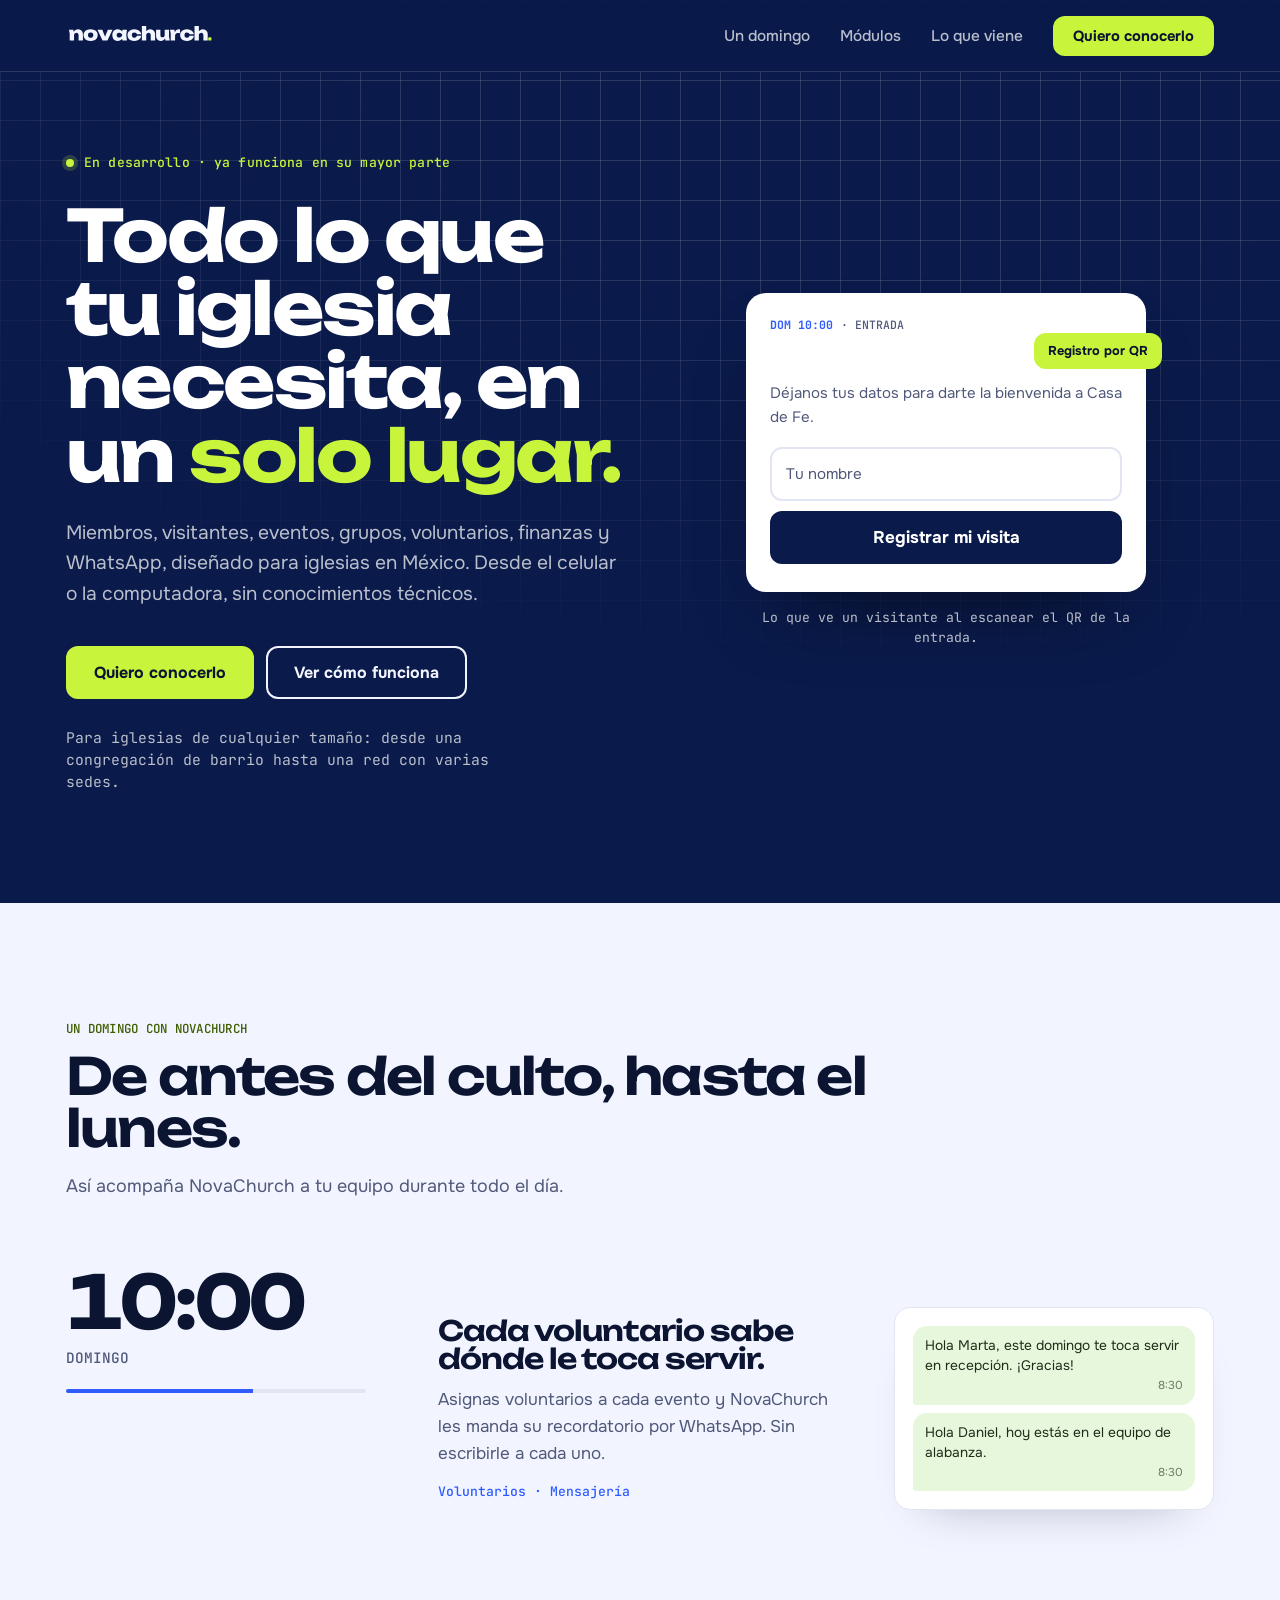
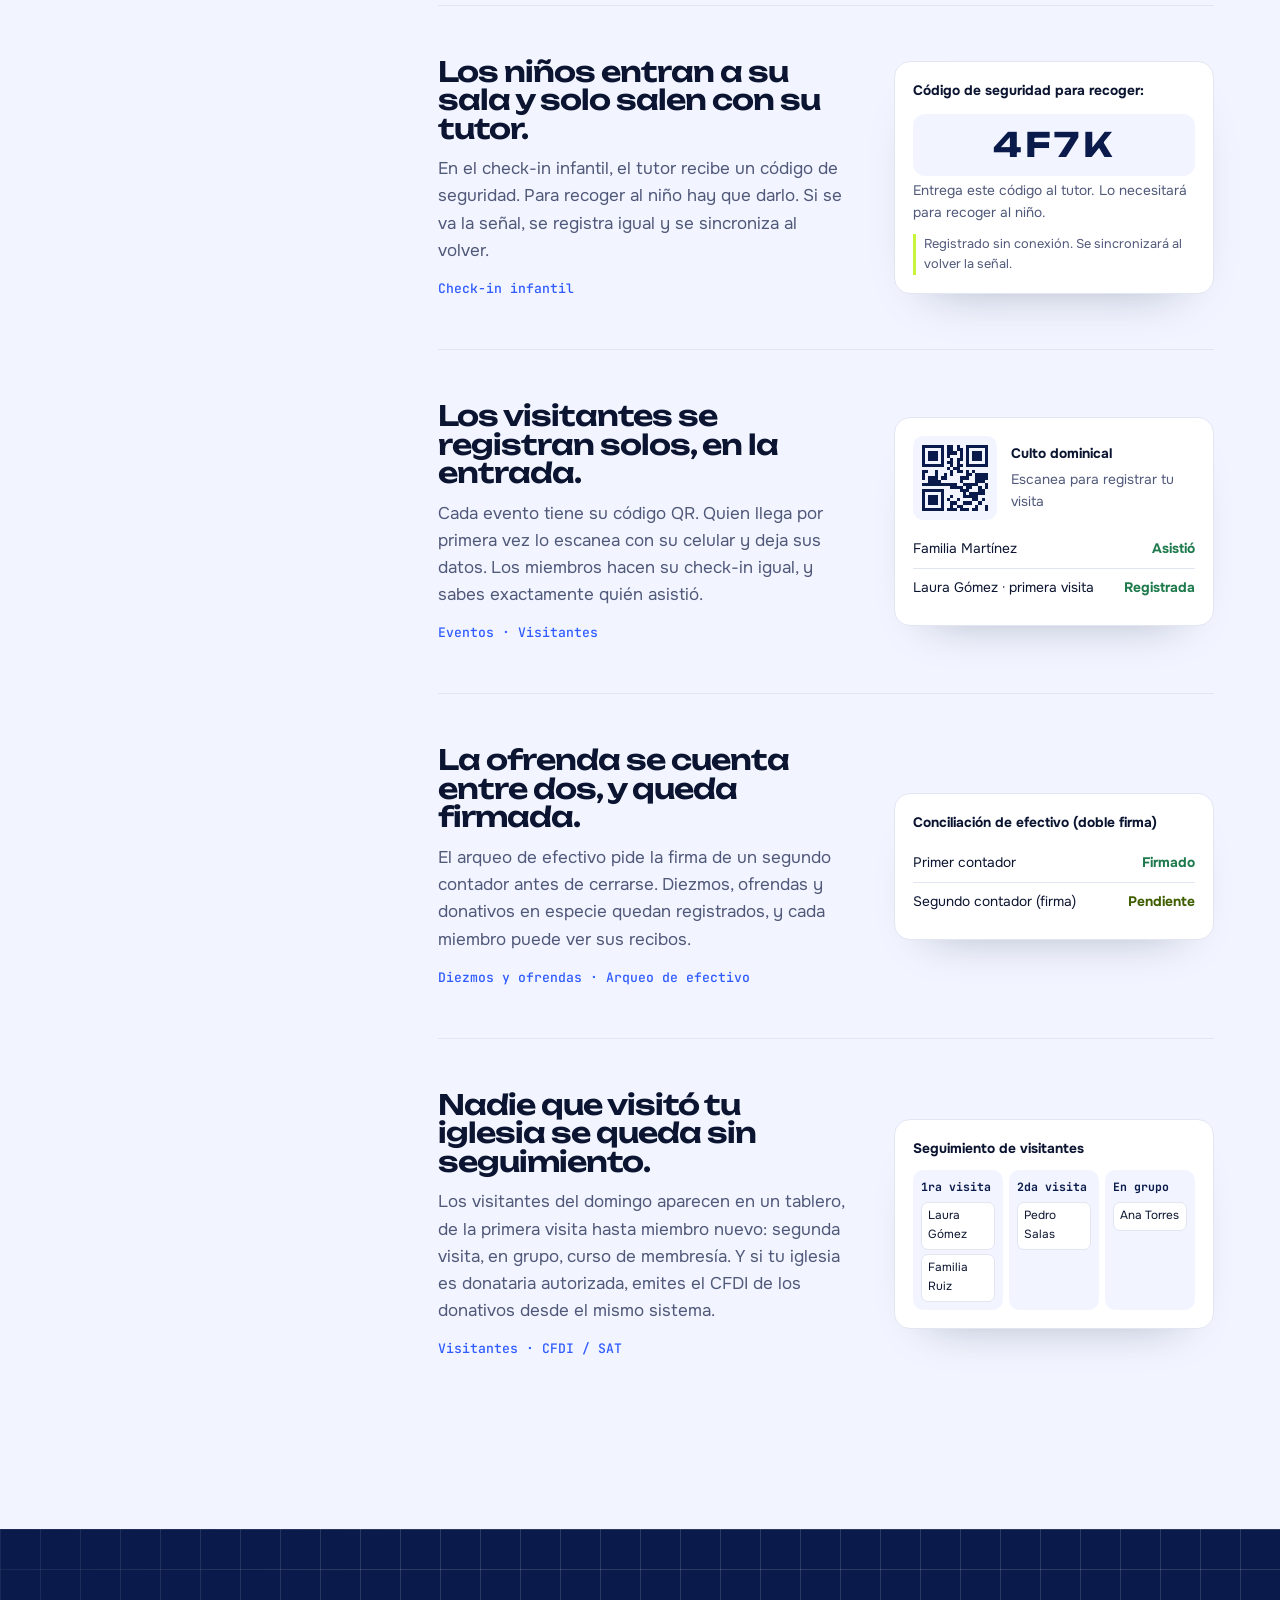
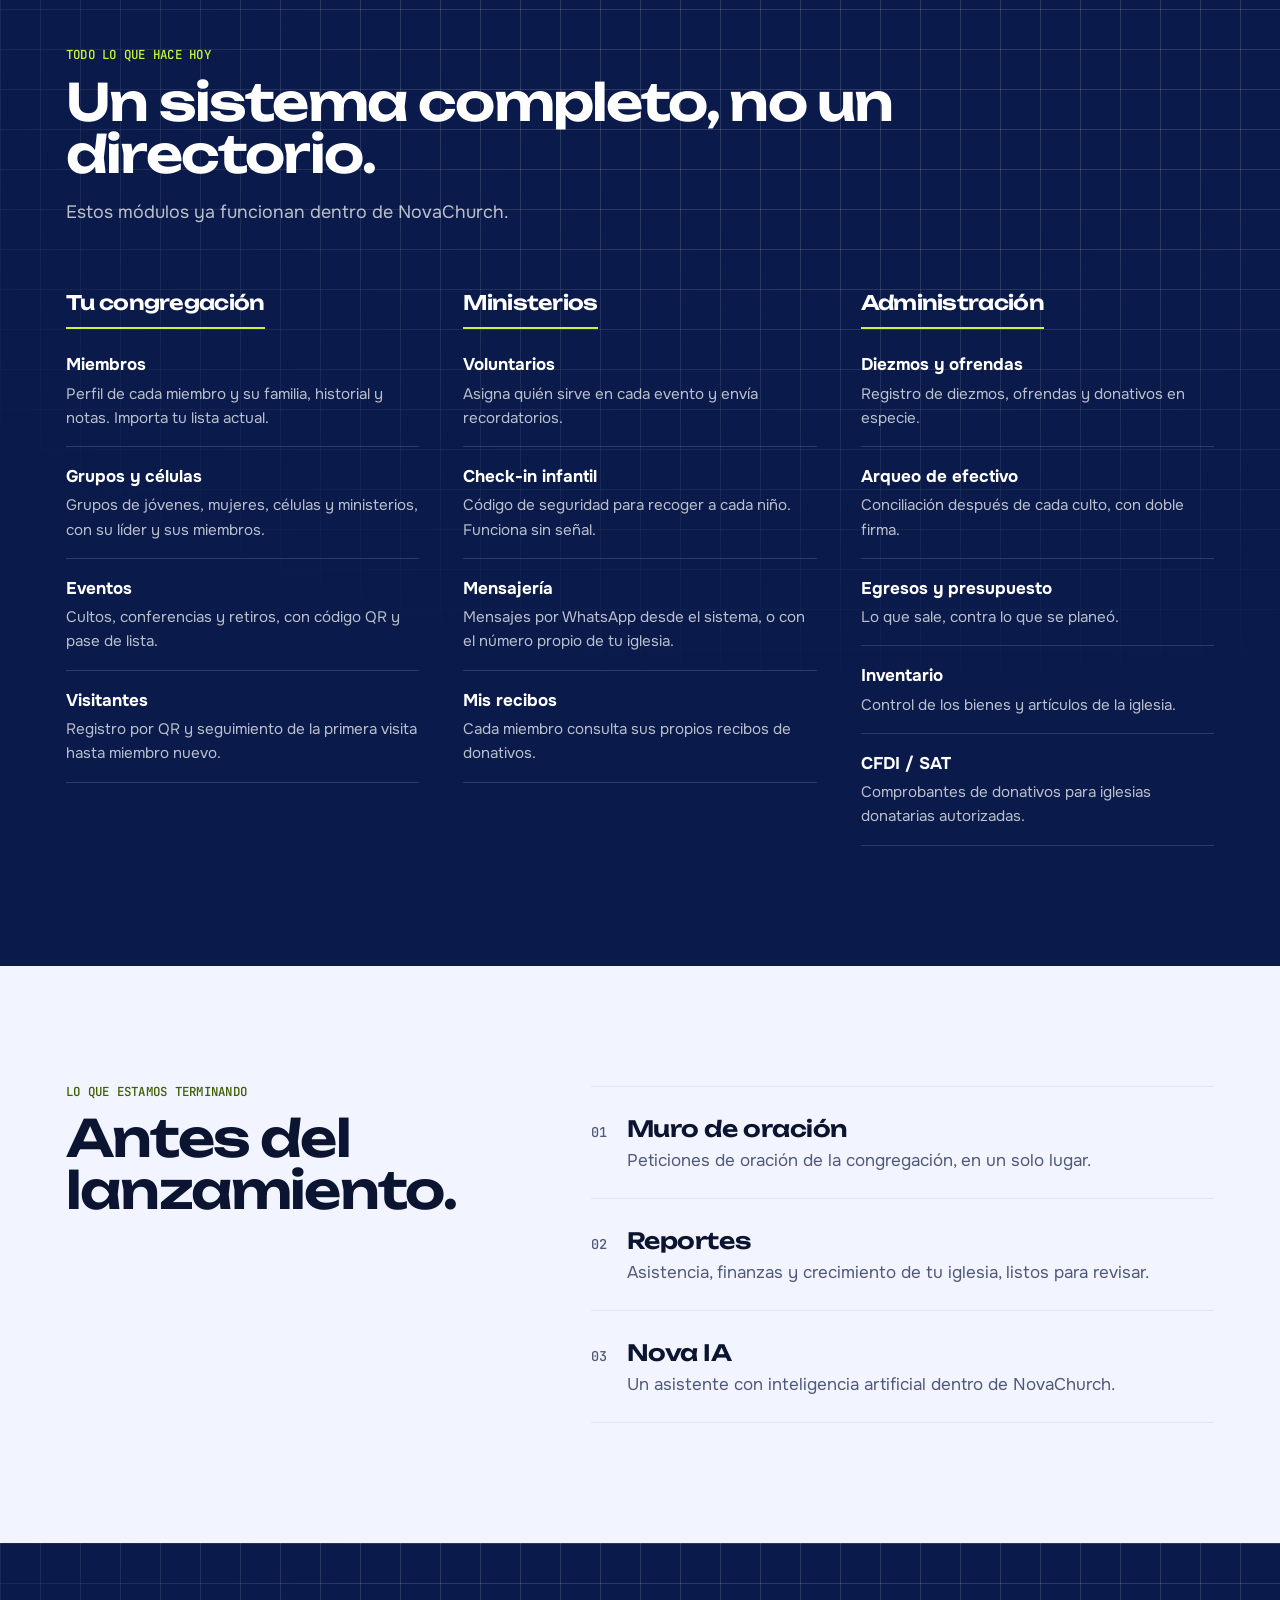
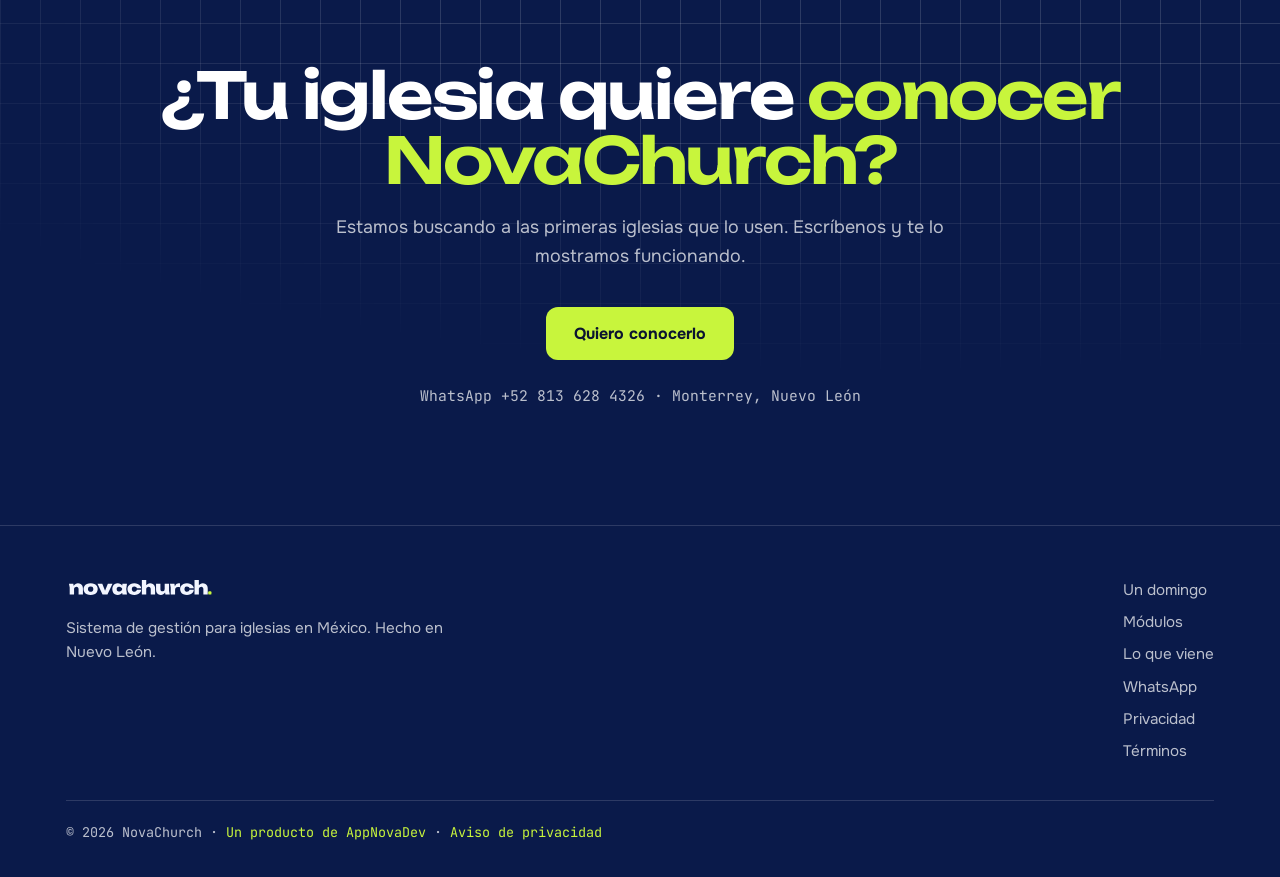
==== commit fbd9b050: "feat: aviso de privacidad y terminos" ====
--- a/index.html
+++ b/index.html
@@ -5,11 +5,11 @@
 <meta name="viewport" content="width=device-width, initial-scale=1.0">
 <title>NovaChurch — Sistema de gestión para iglesias en México</title>
 <meta name="description" content="NovaChurch reúne miembros, visitantes, eventos con QR, check-in infantil, voluntarios, diezmos y ofrendas, arqueo, egresos, CFDI y mensajería por WhatsApp para iglesias en México. En desarrollo: escríbenos para conocerlo.">
-<link rel="canonical" href="https://novachurchmx.com/">
+<link rel="canonical" href="https://www.novachurchmx.com/">
 <meta property="og:title" content="NovaChurch — Todo lo que tu iglesia necesita, en un solo lugar">
 <meta property="og:description" content="Sistema de gestión para iglesias en México: miembros, visitantes, eventos, check-in infantil, finanzas y WhatsApp.">
-<meta property="og:image" content="https://novachurchmx.com/og-image.png">
-<meta property="og:url" content="https://novachurchmx.com/">
+<meta property="og:image" content="https://www.novachurchmx.com/og-image.png">
+<meta property="og:url" content="https://www.novachurchmx.com/">
 <meta property="og:type" content="website">
 <meta property="og:locale" content="es_MX">
 <meta name="twitter:card" content="summary_large_image">
@@ -22,7 +22,7 @@
   "@context": "https://schema.org",
   "@type": "SoftwareApplication",
   "name": "NovaChurch",
-  "url": "https://novachurchmx.com",
+  "url": "https://www.novachurchmx.com",
   "applicationCategory": "BusinessApplication",
   "operatingSystem": "Web",
   "inLanguage": "es",
@@ -466,9 +466,11 @@
         <a href="#modulos">Módulos</a>
         <a href="#viene">Lo que viene</a>
         <a href="https://wa.me/528136284326?text=Hola%2C%20quiero%20conocer%20NovaChurch" target="_blank" rel="noopener">WhatsApp</a>
-      </div>
-    </div>
-    <p class="foot-bottom">© 2026 NovaChurch · <a href="https://appnovadev.com" target="_blank" rel="noopener">Un producto de AppNovaDev</a></p>
+        <a href="/privacidad">Privacidad</a>
+        <a href="/terminos">Términos</a>
+      </div>
+    </div>
+    <p class="foot-bottom">© 2026 NovaChurch · <a href="https://appnovadev.com" target="_blank" rel="noopener">Un producto de AppNovaDev</a> · <a href="/privacidad">Aviso de privacidad</a></p>
   </div>
 </footer>
 
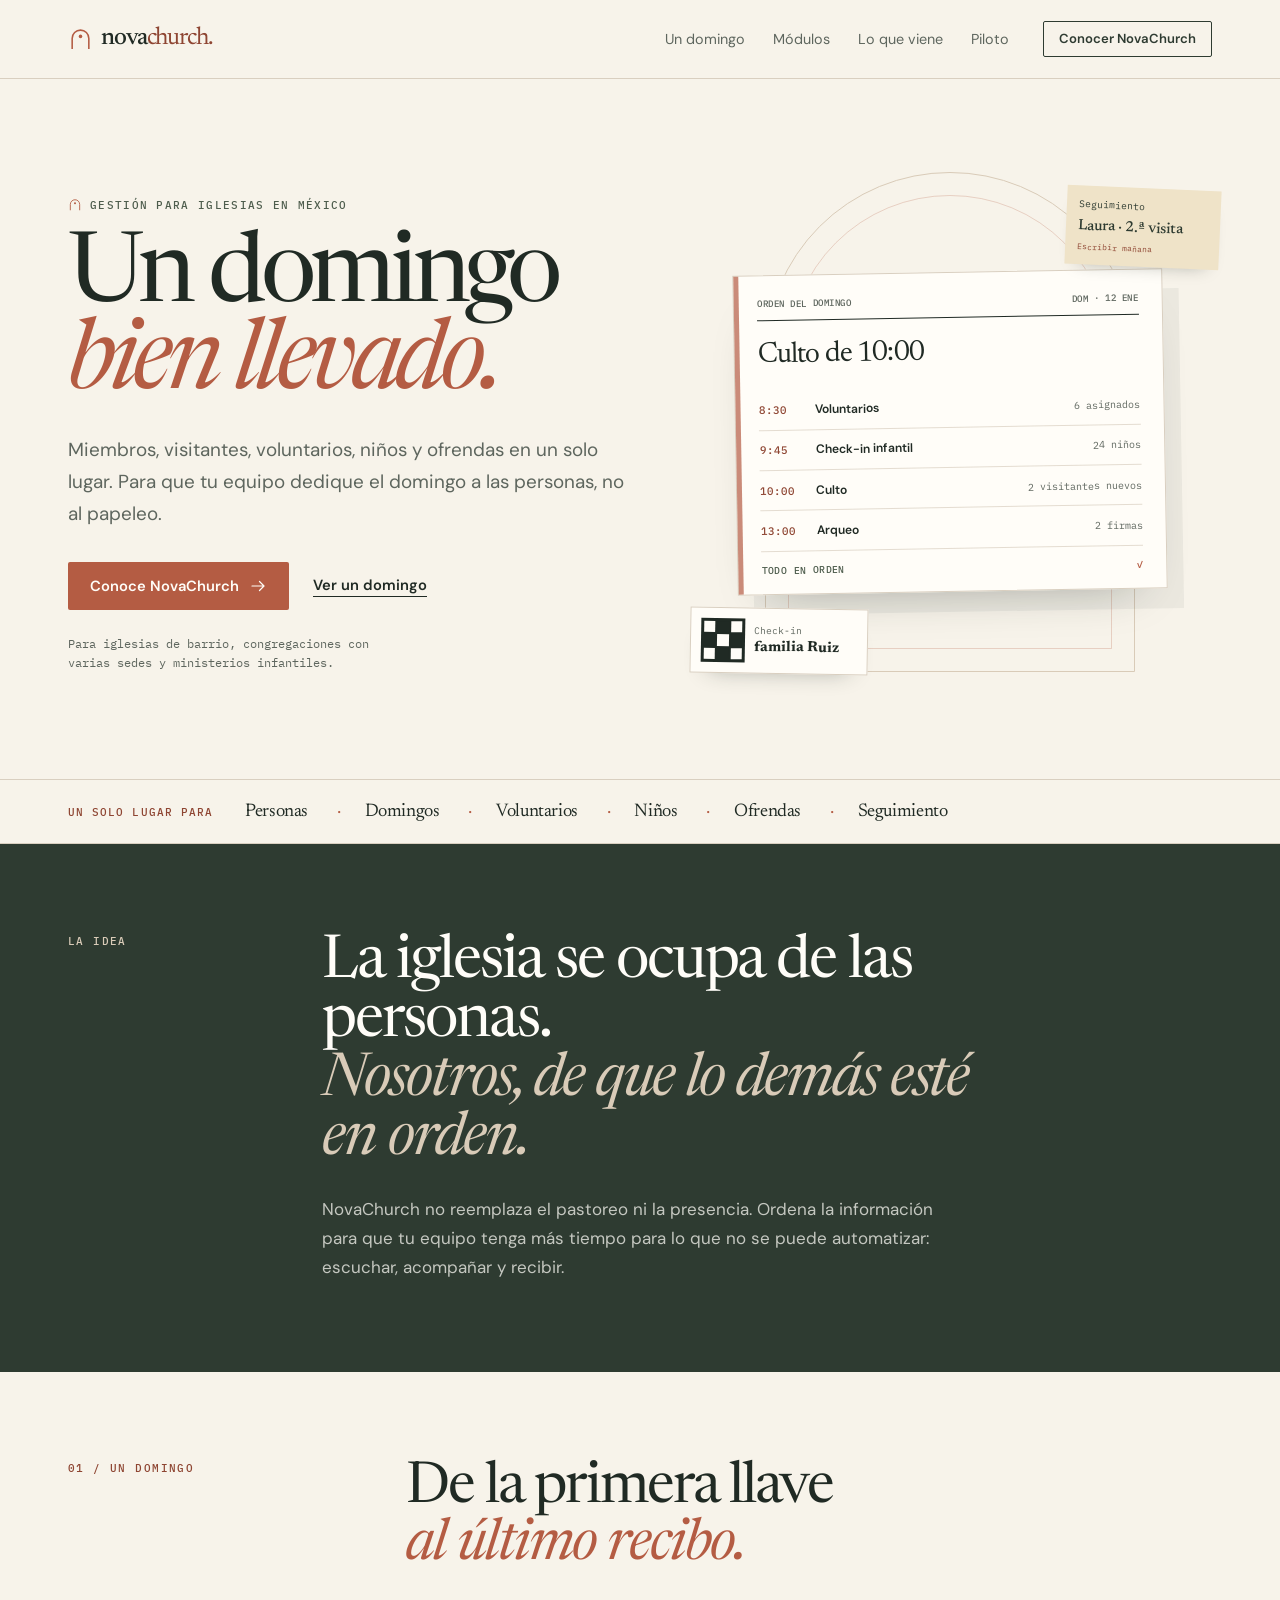
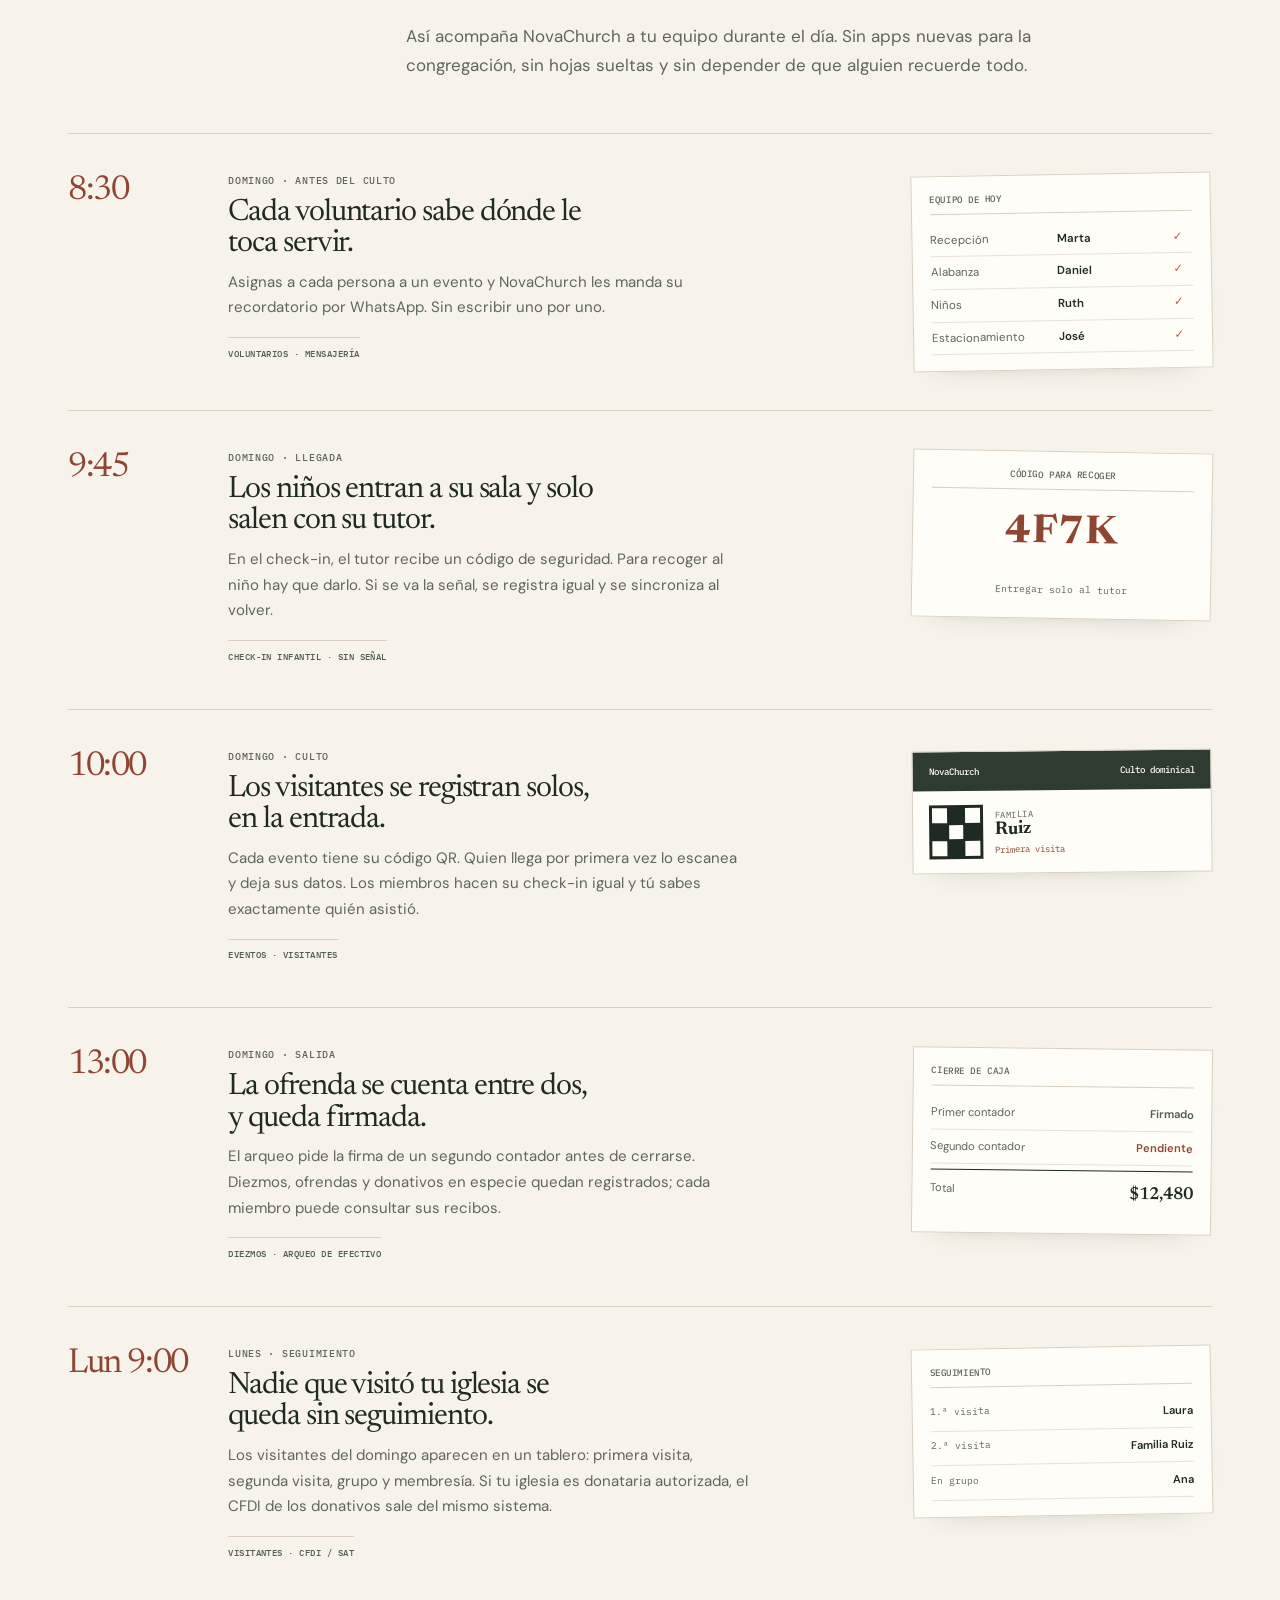
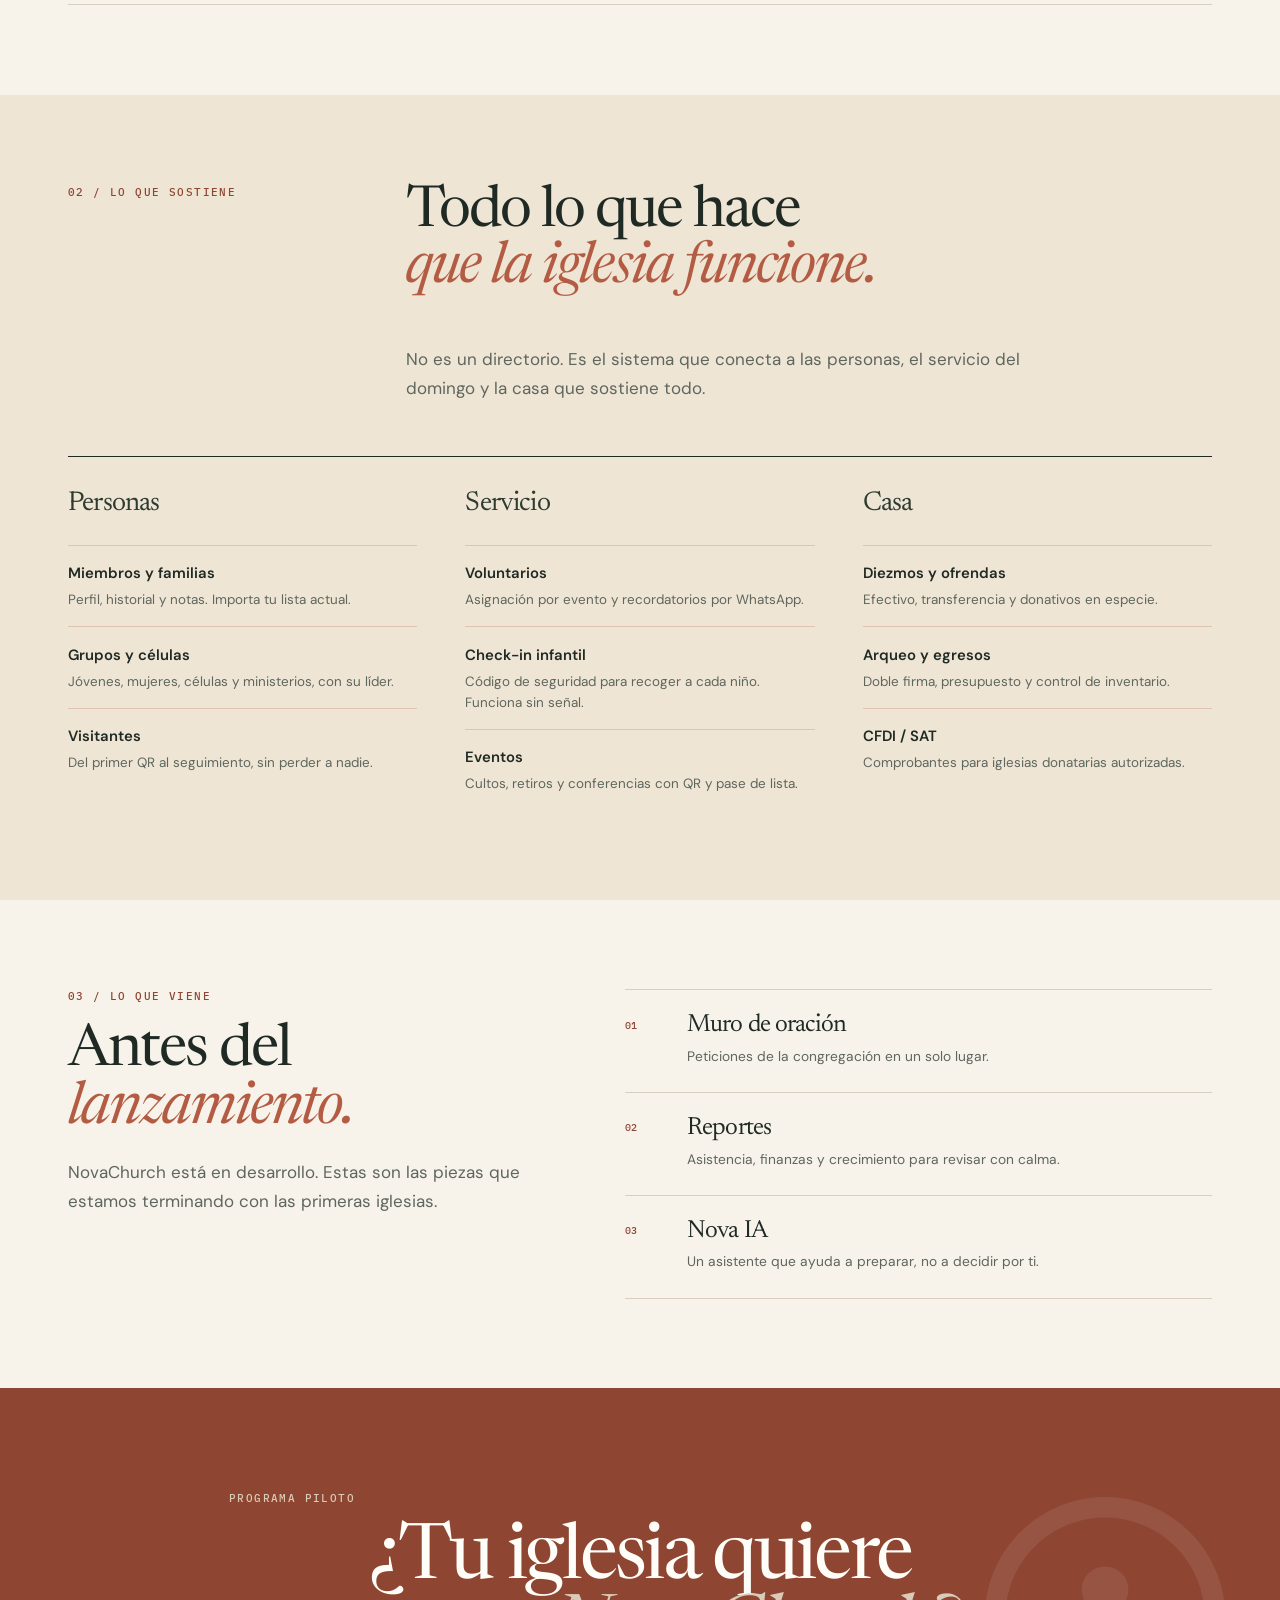
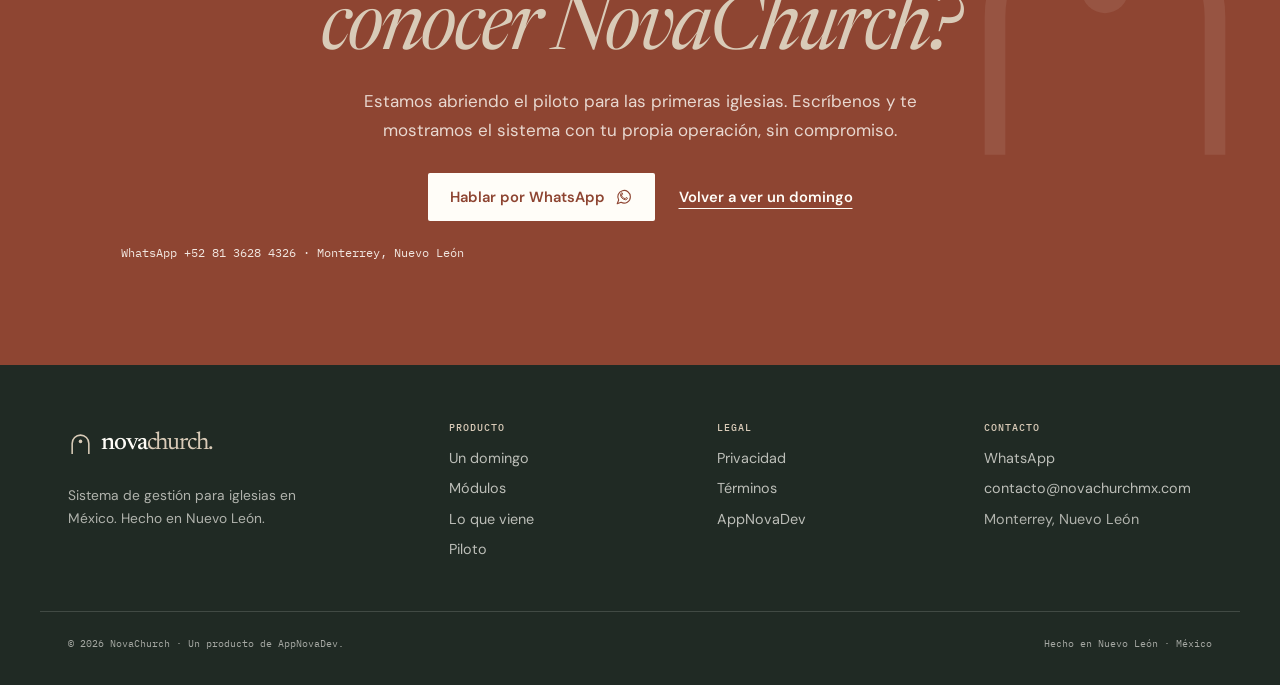
==== commit 2a0f5c6f: "feat: nueva landing editorial en produccion" ====
--- a/index.html
+++ b/index.html
@@ -1,534 +1,314 @@
 <!DOCTYPE html>
-<html lang="es">
+<html lang="es-MX">
 <head>
 <meta charset="UTF-8">
 <meta name="viewport" content="width=device-width, initial-scale=1.0">
-<title>NovaChurch — Sistema de gestión para iglesias en México</title>
-<meta name="description" content="NovaChurch reúne miembros, visitantes, eventos con QR, check-in infantil, voluntarios, diezmos y ofrendas, arqueo, egresos, CFDI y mensajería por WhatsApp para iglesias en México. En desarrollo: escríbenos para conocerlo.">
+<title>NovaChurch — Un domingo bien llevado</title>
+<meta name="description" content="NovaChurch ordena miembros, visitantes, voluntarios, check-in infantil y finanzas para que tu iglesia dedique el domingo a las personas, no al papeleo.">
 <link rel="canonical" href="https://www.novachurchmx.com/">
-<meta property="og:title" content="NovaChurch — Todo lo que tu iglesia necesita, en un solo lugar">
-<meta property="og:description" content="Sistema de gestión para iglesias en México: miembros, visitantes, eventos, check-in infantil, finanzas y WhatsApp.">
-<meta property="og:image" content="https://www.novachurchmx.com/og-image.png">
+<meta property="og:title" content="NovaChurch — Un domingo bien llevado">
+<meta property="og:description" content="Miembros, visitantes, voluntarios, niños y ofrendas en un solo lugar. Para que tu equipo dedique el domingo a las personas.">
 <meta property="og:url" content="https://www.novachurchmx.com/">
 <meta property="og:type" content="website">
 <meta property="og:locale" content="es_MX">
+<meta property="og:image" content="https://www.novachurchmx.com/og-image.png">
 <meta name="twitter:card" content="summary_large_image">
-<link rel="icon" href="/brand/novachurch-icono.svg" type="image/svg+xml">
-<link rel="apple-touch-icon" href="/apple-touch-icon.png">
-<meta name="theme-color" content="#0A1A4A">
-
-<script type="application/ld+json">
-{
-  "@context": "https://schema.org",
-  "@type": "SoftwareApplication",
-  "name": "NovaChurch",
-  "url": "https://www.novachurchmx.com",
-  "applicationCategory": "BusinessApplication",
-  "operatingSystem": "Web",
-  "inLanguage": "es",
-  "areaServed": "MX",
-  "description": "Sistema de gestión para iglesias en México: miembros, grupos, eventos con QR, visitantes, voluntarios, check-in infantil, diezmos y ofrendas, arqueo de efectivo, egresos, inventario, CFDI y mensajería por WhatsApp.",
-  "provider": { "@type": "Organization", "name": "AppNovaDev", "url": "https://appnovadev.com" }
-}
-</script>
-
+<meta name="theme-color" content="#F7F3EA">
+<link rel="icon" href="/favicon.svg" type="image/svg+xml">
 <link rel="preconnect" href="https://fonts.googleapis.com">
 <link rel="preconnect" href="https://fonts.gstatic.com" crossorigin>
-<link href="https://fonts.googleapis.com/css2?family=Unbounded:wght@500;600;700;800&family=Onest:wght@400;500;600;700&family=JetBrains+Mono:wght@400;500;700&display=swap" rel="stylesheet">
-
-<style>
-/* ═══════════════════════════════════════════════════════
-   NovaChurch v3 — "Azul noche + lima"
-   Logotipo tipográfico Unbounded. Lima = solo lo que hace el sistema.
-═══════════════════════════════════════════════════════ */
-:root {
-  --noche:    #0A1A4A;
-  --noche-2:  #0E2158;
-  --azul:     #2F5BFF;
-  --lima:     #C8F53C;
-  --lima-tx:  #3F5E00;
-  --lino:     #F2F5FF;
-  --blanco:   #FFFFFF;
-  --tinta:    #0B1430;
-  --tinta-2:  #51597A;
-  --linea:    #E2E6F3;
-  --nubla-d:  rgba(255,255,255,.72);
-  --borde-d:  rgba(255,255,255,.14);
-  --f-logo:   'Unbounded', sans-serif;
-  --f-texto:  'Onest', system-ui, sans-serif;
-  --f-mono:   'JetBrains Mono', ui-monospace, monospace;
-  --max: 1200px;
-  --gutter: 26px;
-}
-
-*, *::before, *::after { box-sizing: border-box; margin: 0; padding: 0; }
-html { scroll-behavior: smooth; scroll-padding-top: 80px; }
-body { font-family: var(--f-texto); font-size: 17px; line-height: 1.6; color: var(--tinta); background: var(--lino); -webkit-font-smoothing: antialiased; overflow-x: hidden; }
-a { color: inherit; }
-img { display: block; max-width: 100%; }
-:focus-visible { outline: 3px solid var(--azul); outline-offset: 3px; border-radius: 4px; }
-
-.wrap { max-width: var(--max); margin: 0 auto; padding: 0 var(--gutter); }
-h1, h2, h3 { font-family: var(--f-logo); font-weight: 600; line-height: 1.02; letter-spacing: -0.035em; }
-h2 { font-size: clamp(2rem, 4.2vw, 3.2rem); max-width: 20ch; }
-.lead { font-size: 1.12rem; color: var(--tinta-2); max-width: 56ch; margin-top: 18px; }
-.block { padding: 120px 0; }
-.eyebrow { font: 500 .78rem/1 var(--f-mono); letter-spacing: .02em; color: var(--lima-tx); text-transform: uppercase; }
-
-/* ═══ Botones ═══ */
-.btn { display: inline-flex; align-items: center; justify-content: center; gap: 10px; font: 700 1rem var(--f-texto); padding: 14px 26px; border-radius: 12px; border: 2px solid transparent; text-decoration: none; white-space: nowrap; cursor: pointer; transition: transform .18s, background-color .18s, color .18s, border-color .18s; }
-.btn:hover { transform: translateY(-2px); }
-.btn-lima { background: var(--lima); color: var(--tinta); }
-.btn-lima:hover { background: #d4ff52; }
-.btn-linea { border-color: currentColor; color: var(--tinta); }
-.btn-linea:hover { background: var(--tinta); color: var(--lino); border-color: var(--tinta); }
-.on-noche .btn-linea { color: var(--lino); }
-.on-noche .btn-linea:hover { background: var(--lino); color: var(--noche); border-color: var(--lino); }
-.btn-sm { padding: 9px 18px; font-size: .92rem; }
-
-/* ═══ Secciones sobre noche ═══ */
-.on-noche { background: var(--noche); color: var(--lino); position: relative; }
-.reticula { position: absolute; inset: 0; background-image: linear-gradient(var(--borde-d) 1px, transparent 1px), linear-gradient(90deg, var(--borde-d) 1px, transparent 1px); background-size: 40px 40px; -webkit-mask-image: radial-gradient(130% 100% at 70% 0, #000 30%, transparent 75%); mask-image: radial-gradient(130% 100% at 70% 0, #000 30%, transparent 75%); pointer-events: none; }
-.on-noche h1, .on-noche h2, .on-noche h3 { color: var(--blanco); }
-.on-noche .lead { color: var(--nubla-d); }
-
-/* ═══ Nav ═══ */
-.nav { position: sticky; top: 0; z-index: 50; height: 72px; background: color-mix(in srgb, var(--noche) 88%, transparent); backdrop-filter: blur(10px); border-bottom: 1px solid var(--borde-d); }
-.nav-inner { height: 100%; display: flex; align-items: center; justify-content: space-between; gap: 24px; }
-.nav-logo img { height: 24px; width: auto; }
-.nav-links { display: flex; align-items: center; gap: 30px; list-style: none; }
-.nav-links a:not(.btn) { text-decoration: none; font-weight: 500; font-size: .96rem; color: var(--nubla-d); }
-.nav-links a:not(.btn):hover { color: var(--blanco); }
-.menu-btn { display: none; background: none; border: 2px solid var(--borde-d); color: var(--lino); border-radius: 999px; padding: 7px 14px; font: 600 .9rem var(--f-texto); cursor: pointer; }
-
-/* ═══ Héroe ═══ */
-.hero { padding: 76px 0 110px; }
-.hero-grid { display: grid; grid-template-columns: 1.02fr .98fr; gap: 56px; align-items: center; position: relative; z-index: 1; }
-.estado { display: inline-flex; align-items: center; gap: 10px; font: 500 .82rem/1 var(--f-mono); color: var(--lima); letter-spacing: .01em; }
-.estado i { width: 8px; height: 8px; border-radius: 50%; background: var(--lima); box-shadow: 0 0 0 4px rgba(200,245,60,.18); }
-.hero h1 { font-size: clamp(2.5rem, 5.6vw, 4.6rem); font-weight: 700; margin-top: 24px; max-width: 14ch; }
-.hero h1 em { font-style: normal; color: var(--lima); }
-.hero .lead { font-size: 1.2rem; margin-top: 26px; max-width: 46ch; }
-.acciones { display: flex; flex-wrap: wrap; gap: 12px; margin-top: 36px; }
-.tamanos { margin-top: 28px; font: 400 .92rem/1.5 var(--f-mono); color: var(--nubla-d); max-width: 48ch; }
-
-/* Demo: tarjeta de bienvenida del visitante */
-.demo { position: relative; justify-self: center; width: min(400px, 100%); }
-.demo-card { background: var(--blanco); color: var(--tinta); border-radius: 20px; padding: 26px 24px 28px; box-shadow: 0 40px 80px -40px rgba(0,0,0,.6); }
-.demo-k { font: 500 .72rem/1 var(--f-mono); color: var(--tinta-2); display: flex; align-items: center; gap: 8px; }
-.demo-k b { color: var(--azul); }
-.demo-card h3 { font-size: 1.7rem; margin-top: 14px; }
-.demo-card p { color: var(--tinta-2); font-size: .94rem; margin-top: 8px; }
-.demo-campo { margin-top: 18px; border: 2px solid var(--linea); border-radius: 12px; padding: 13px 14px; color: var(--tinta-2); font-size: .95rem; }
-.demo-btn { margin-top: 10px; background: var(--noche); color: var(--blanco); border-radius: 12px; padding: 13px; text-align: center; font-weight: 700; }
-.demo-chip { position: absolute; right: -16px; top: 40px; background: var(--lima); color: var(--tinta); font: 700 .8rem var(--f-texto); padding: 10px 14px; border-radius: 12px; box-shadow: 0 18px 36px -18px rgba(200,245,60,.6); }
-.demo-nota { margin-top: 16px; text-align: center; font: 400 .82rem/1.5 var(--f-mono); color: var(--nubla-d); }
-
-/* ═══ Un domingo ═══ */
-.domingo-grid { display: grid; grid-template-columns: 300px 1fr; gap: 72px; margin-top: 64px; }
-.reloj { position: sticky; top: 120px; align-self: start; }
-.reloj .hora { font-family: var(--f-logo); font-weight: 700; font-size: 4.6rem; line-height: 1; letter-spacing: -0.04em; font-variant-numeric: tabular-nums; }
-.reloj .dia { margin-top: 10px; font: 500 .9rem var(--f-mono); color: var(--tinta-2); text-transform: uppercase; }
-.reloj .barra { margin-top: 22px; height: 4px; background: var(--linea); border-radius: 2px; overflow: hidden; }
-.reloj .barra span { display: block; height: 100%; width: var(--avance, 6%); background: var(--azul); transition: width .45s cubic-bezier(.4,0,.2,1); }
-.momentos { list-style: none; }
-.momento { display: grid; grid-template-columns: 1fr 320px; gap: 44px; align-items: center; padding: 52px 0; border-top: 1px solid var(--linea); min-height: 340px; }
-.momento:first-child { border-top: 0; padding-top: 0; }
-.momento .cuando { display: none; font: 500 .8rem var(--f-mono); color: var(--lima-tx); }
-.momento h3 { font-size: 1.75rem; }
-.momento p { margin-top: 12px; color: var(--tinta-2); max-width: 46ch; }
-.momento .modulo { margin-top: 16px; font: 500 .82rem var(--f-mono); color: var(--azul); }
-
-/* Miniaturas (texto real de la app) */
-.mini { background: var(--blanco); border: 1px solid var(--linea); border-radius: 16px; padding: 18px; font-size: .86rem; box-shadow: 0 24px 50px -36px rgba(11,20,48,.4); }
-.mini .t { font-weight: 700; }
-.mini .s { color: var(--tinta-2); margin-top: 4px; }
-.wa { background: #E7F7DC; border-radius: 14px 14px 14px 3px; padding: 10px 12px; color: #1f2c1a; line-height: 1.45; }
-.wa + .wa { margin-top: 8px; }
-.wa small { display: block; text-align: right; color: #6b7a63; font-size: .72rem; margin-top: 2px; }
-.codigo { margin-top: 12px; font: 700 2.1rem/1 var(--f-logo); letter-spacing: .1em; color: var(--noche); background: var(--lino); border-radius: 12px; padding: 14px; text-align: center; }
-.sin-senal { margin-top: 10px; font-size: .8rem; color: var(--tinta-2); border-left: 3px solid var(--lima); padding-left: 8px; }
-.qr-row { display: flex; gap: 14px; align-items: center; }
-.qr-row svg { width: 84px; height: 84px; flex-shrink: 0; background: var(--lino); padding: 6px; border-radius: 10px; }
-.lista { margin-top: 10px; }
-.lista div { display: flex; justify-content: space-between; padding: 8px 0; border-top: 1px solid var(--linea); }
-.lista div:first-child { border-top: 0; }
-.ok { color: #1E7A4C; font-weight: 700; }
-.pend { color: var(--lima-tx); font-weight: 700; }
-.etapas { display: grid; grid-template-columns: repeat(3, 1fr); gap: 6px; margin-top: 10px; }
-.etapas div { background: var(--lino); border-radius: 10px; padding: 8px; min-height: 92px; font-size: .74rem; color: var(--tinta-2); }
-.etapas b { display: block; color: var(--noche); font-size: .72rem; margin-bottom: 6px; font-family: var(--f-mono); }
-.etapas span { display: block; background: var(--blanco); border: 1px solid var(--linea); border-radius: 7px; padding: 4px 6px; margin-top: 4px; color: var(--tinta); }
-
-/* ═══ Módulos ═══ */
-.modulos-grid { display: grid; grid-template-columns: repeat(3, 1fr); gap: 48px 44px; margin-top: 64px; }
-.grupo h3 { font-size: 1.25rem; padding-bottom: 14px; border-bottom: 2px solid var(--lima); display: inline-block; }
-.grupo dl { margin-top: 6px; }
-.grupo dl div { padding: 16px 0; border-bottom: 1px solid var(--borde-d); }
-.grupo dt { font-weight: 700; color: var(--blanco); }
-.grupo dd { color: var(--nubla-d); font-size: .95rem; margin-top: 3px; }
-
-/* ═══ Lo que viene ═══ */
-.viene-grid { display: grid; grid-template-columns: .85fr 1.15fr; gap: 64px; align-items: start; }
-.viene ul { list-style: none; }
-.viene li { padding: 24px 0; border-top: 1px solid var(--linea); display: flex; gap: 20px; align-items: baseline; }
-.viene li:last-child { border-bottom: 1px solid var(--linea); }
-.viene li b { font: 500 .85rem var(--f-mono); color: var(--tinta-2); flex-shrink: 0; width: 2ch; }
-.viene li strong { display: block; font-family: var(--f-logo); font-weight: 600; font-size: 1.4rem; letter-spacing: -0.02em; }
-.viene li span { color: var(--tinta-2); }
-
-/* ═══ Contacto ═══ */
-.contacto { text-align: center; }
-.contacto h2 { font-size: clamp(2.3rem, 5vw, 4.2rem); max-width: 18ch; margin: 0 auto; }
-.contacto h2 em { font-style: normal; color: var(--lima); }
-.contacto .lead { margin: 20px auto 0; }
-.contacto .acciones { justify-content: center; }
-.contacto .datos { margin-top: 26px; font: 400 .92rem var(--f-mono); color: var(--nubla-d); }
-
-/* ═══ Footer ═══ */
-footer { background: var(--noche); color: var(--nubla-d); padding: 52px 0 36px; font-size: .95rem; border-top: 1px solid var(--borde-d); }
-.foot { display: flex; justify-content: space-between; gap: 40px; flex-wrap: wrap; align-items: flex-start; padding-bottom: 28px; border-bottom: 1px solid var(--borde-d); }
-.foot img { height: 24px; width: auto; }
-.foot p { margin-top: 14px; max-width: 38ch; }
-.foot-links a { display: block; text-decoration: none; margin-bottom: 8px; }
-.foot-links a:hover { color: var(--blanco); }
-.foot-bottom { padding-top: 22px; font: 400 .84rem var(--f-mono); }
-.foot-bottom a { color: var(--lima); text-decoration: none; }
-
-/* ═══ Reveal (JS progresivo; sin JS todo queda visible) ═══ */
-.reveal { opacity: 0; transform: translateY(26px); }
-.js-ready .reveal { transition: opacity .6s cubic-bezier(.2,.6,.2,1), transform .6s cubic-bezier(.2,.6,.2,1); }
-.reveal.vis { opacity: 1; transform: none; }
-.reveal-now .reveal { opacity: 1 !important; transform: none !important; transition: none !important; }
-
-/* ═══ Responsive ═══ */
-@media (max-width: 980px) {
-  .nav-links { display: none; position: fixed; inset: 72px 0 auto 0; background: var(--noche); flex-direction: column; align-items: stretch; gap: 0; padding: 8px var(--gutter) 24px; border-bottom: 1px solid var(--borde-d); }
-  .nav-links.open { display: flex; }
-  .nav-links li a:not(.btn) { display: block; padding: 14px 0; border-bottom: 1px solid var(--borde-d); font-size: 1.15rem; color: var(--lino); }
-  .nav-links .btn { margin-top: 18px; width: 100%; }
-  .menu-btn { display: inline-block; }
-  .hero-grid { grid-template-columns: 1fr; gap: 56px; }
-  .demo { margin-top: 8px; }
-  .domingo-grid { grid-template-columns: 1fr; gap: 0; margin-top: 40px; }
-  .reloj { display: none; }
-  .momento { grid-template-columns: 1fr; gap: 22px; min-height: 0; padding: 40px 0; }
-  .momento .cuando { display: block; margin-bottom: 4px; }
-  .modulos-grid { grid-template-columns: 1fr 1fr; }
-  .viene-grid { grid-template-columns: 1fr; gap: 36px; }
-}
-@media (max-width: 600px) {
-  :root { --gutter: 16px; }
-  body { font-size: 16px; }
-  .block { padding: 84px 0; }
-  .hero { padding: 48px 0 80px; }
-  .hero .lead { font-size: 1.08rem; }
-  .demo-chip { right: 8px; top: -14px; }
-  .modulos-grid { grid-template-columns: 1fr; gap: 36px; }
-  .momento h3 { font-size: 1.5rem; }
-}
-@media (prefers-reduced-motion: reduce) {
-  html { scroll-behavior: auto; }
-  .btn { transition: none; }
-  .reveal { opacity: 1; transform: none; }
-  .reloj .barra span { transition: none; }
-}
-</style>
+<link rel="stylesheet" href="https://fonts.googleapis.com/css2?family=Newsreader:ital,opsz,wght@0,6..72,300..700;1,6..72,300..700&family=DM+Sans:opsz,wght@9..40,400;9..40,500;9..40,600;9..40,700&family=IBM+Plex+Mono:wght@400;500&display=swap">
+<link rel="stylesheet" href="/editorial.css">
 </head>
 <body>
-
-<header class="on-noche">
-<nav class="nav" aria-label="Principal">
-  <div class="wrap nav-inner">
-    <a href="#top" class="nav-logo" aria-label="NovaChurch, inicio"><img src="/brand/novachurch-logo-blanco.svg" alt="NovaChurch" width="124" height="24"></a>
-    <ul class="nav-links" id="navLinks">
-      <li><a href="#domingo">Un domingo</a></li>
-      <li><a href="#modulos">Módulos</a></li>
-      <li><a href="#viene">Lo que viene</a></li>
-      <li><a href="https://wa.me/528136284326?text=Hola%2C%20quiero%20conocer%20NovaChurch" target="_blank" rel="noopener" class="btn btn-lima btn-sm">Quiero conocerlo</a></li>
-    </ul>
-    <button class="menu-btn" id="menuBtn" type="button" aria-expanded="false" aria-controls="navLinks">Menú</button>
+<svg class="svg-defs" width="0" height="0" aria-hidden="true" focusable="false">
+  <symbol id="arco" viewBox="0 0 24 24"><path d="M4 21V11a8 8 0 0 1 16 0v10" fill="none" stroke="currentColor" stroke-width="1.5"/><circle cx="12" cy="9" r="1.7" fill="currentColor"/></symbol>
+  <symbol id="flecha" viewBox="0 0 24 24"><path d="M4 12h16M14 6l6 6-6 6" fill="none" stroke="currentColor" stroke-width="1.6" stroke-linecap="round" stroke-linejoin="round"/></symbol>
+  <symbol id="whatsapp" viewBox="0 0 24 24"><path d="M20.5 11.6a8.4 8.4 0 0 1-12.4 7.5L3 21l1.9-5a8.4 8.4 0 1 1 15.6-4.4Z" fill="none" stroke="currentColor" stroke-width="1.5" stroke-linejoin="round"/><path d="M8.5 8.8c.3 2.8 2.4 5 5.2 5.4l1-1.4 1.9.7c-.1 1.4-1.3 2.3-2.7 2.2-3.5-.4-6.2-3.1-6.6-6.6-.1-1.4.8-2.6 2.2-2.7l.7 1.9-1.7.9Z" fill="none" stroke="currentColor" stroke-width="1.3" stroke-linejoin="round"/></symbol>
+</svg>
+
+<a class="skip" href="#contenido">Saltar al contenido</a>
+
+<header class="header">
+  <div class="wrap header-inner">
+    <a class="logo" href="#inicio" aria-label="NovaChurch, inicio">
+      <svg class="logo-arco" aria-hidden="true"><use href="#arco"/></svg>
+      <span class="logo-nova">nova</span><span class="logo-church">church.</span>
+    </a>
+    <nav class="nav" id="nav" aria-label="Principal">
+      <a href="#domingo">Un domingo</a>
+      <a href="#modulos">Módulos</a>
+      <a href="#viene">Lo que viene</a>
+      <a href="#piloto">Piloto</a>
+    </nav>
+    <div class="header-actions">
+      <a class="btn btn-linea btn-sm" href="#piloto">Conocer NovaChurch</a>
+    </div>
+    <button class="menu" id="menu" type="button" aria-expanded="false" aria-controls="nav">Menú</button>
   </div>
-</nav>
-
-<!-- ═══ HÉROE ═══ -->
-<section class="hero" id="top">
-  <div class="reticula" aria-hidden="true"></div>
-  <div class="wrap hero-grid">
+</header>
+
+<main id="contenido">
+  <section class="hero" id="inicio">
+    <div class="wrap hero-grid">
+      <div class="hero-copy">
+        <p class="eyebrow"><svg aria-hidden="true"><use href="#arco"/></svg> Gestión para iglesias en México</p>
+        <h1>Un domingo<br><em>bien llevado.</em></h1>
+        <p class="lead">Miembros, visitantes, voluntarios, niños y ofrendas en un solo lugar. Para que tu equipo dedique el domingo a las personas, no al papeleo.</p>
+        <div class="acciones">
+          <a class="btn btn-arcilla" href="#piloto">Conoce NovaChurch <svg aria-hidden="true"><use href="#flecha"/></svg></a>
+          <a class="text-link" href="#domingo">Ver un domingo</a>
+        </div>
+        <p class="micro">Para iglesias de barrio, congregaciones con varias sedes y ministerios infantiles.</p>
+      </div>
+
+      <div class="hero-art" aria-hidden="true">
+        <div class="arco-fondo"></div>
+        <div class="orden">
+          <div class="orden-head"><span>Orden del domingo</span><span>Dom · 12 ene</span></div>
+          <p class="orden-title">Culto de 10:00</p>
+          <div class="orden-row"><span>8:30</span><strong>Voluntarios</strong><small>6 asignados</small></div>
+          <div class="orden-row"><span>9:45</span><strong>Check-in infantil</strong><small>24 niños</small></div>
+          <div class="orden-row"><span>10:00</span><strong>Culto</strong><small>2 visitantes nuevos</small></div>
+          <div class="orden-row"><span>13:00</span><strong>Arqueo</strong><small>2 firmas</small></div>
+          <div class="orden-foot"><span>Todo en orden</span><span class="visto">✓</span></div>
+        </div>
+        <div class="qr-tarjeta">
+          <div class="qr" aria-hidden="true"><i></i><i></i><i></i><i></i><i></i><i></i><i></i><i></i><i></i></div>
+          <span>Check-in<br><b>familia Ruiz</b></span>
+        </div>
+        <div class="nota">Seguimiento<br><b>Laura · 2.ª visita</b><small>Escribir mañana</small></div>
+      </div>
+    </div>
+  </section>
+
+  <div class="franja">
+    <div class="wrap franja-inner">
+      <p>Un solo lugar para</p>
+      <ul>
+        <li>Personas</li><li>Domingos</li><li>Voluntarios</li><li>Niños</li><li>Ofrendas</li><li>Seguimiento</li>
+      </ul>
+    </div>
+  </div>
+
+  <section class="manifiesto">
+    <div class="wrap manifiesto-grid">
+      <p class="label">La idea</p>
+      <div>
+        <h2>La iglesia se ocupa de las personas.<br><em>Nosotros, de que lo demás esté en orden.</em></h2>
+        <p>NovaChurch no reemplaza el pastoreo ni la presencia. Ordena la información para que tu equipo tenga más tiempo para lo que no se puede automatizar: escuchar, acompañar y recibir.</p>
+      </div>
+    </div>
+  </section>
+
+  <section class="domingo" id="domingo">
+    <div class="wrap">
+      <div class="seccion-head">
+        <p class="label">01 / Un domingo</p>
+        <h2>De la primera llave<br><em>al último recibo.</em></h2>
+        <p class="intro">Así acompaña NovaChurch a tu equipo durante el día. Sin apps nuevas para la congregación, sin hojas sueltas y sin depender de que alguien recuerde todo.</p>
+      </div>
+
+      <div class="momentos">
+        <article class="momento">
+          <p class="tiempo">8:30</p>
+          <div class="momento-cuerpo">
+            <p class="mini">Domingo · antes del culto</p>
+            <h3>Cada voluntario sabe dónde le toca servir.</h3>
+            <p>Asignas a cada persona a un evento y NovaChurch les manda su recordatorio por WhatsApp. Sin escribir uno por uno.</p>
+            <span class="etiqueta">Voluntarios · Mensajería</span>
+          </div>
+          <div class="artefacto roster" aria-hidden="true">
+            <p class="art-head">Equipo de hoy</p>
+            <div><span>Recepción</span><b>Marta</b><i>✓</i></div>
+            <div><span>Alabanza</span><b>Daniel</b><i>✓</i></div>
+            <div><span>Niños</span><b>Ruth</b><i>✓</i></div>
+            <div><span>Estacionamiento</span><b>José</b><i>✓</i></div>
+          </div>
+        </article>
+
+        <article class="momento">
+          <p class="tiempo">9:45</p>
+          <div class="momento-cuerpo">
+            <p class="mini">Domingo · llegada</p>
+            <h3>Los niños entran a su sala y solo salen con su tutor.</h3>
+            <p>En el check-in, el tutor recibe un código de seguridad. Para recoger al niño hay que darlo. Si se va la señal, se registra igual y se sincroniza al volver.</p>
+            <span class="etiqueta">Check-in infantil · Sin señal</span>
+          </div>
+          <div class="artefacto codigo" aria-hidden="true">
+            <p class="art-head">Código para recoger</p>
+            <strong>4F7K</strong>
+            <small>Entregar solo al tutor</small>
+          </div>
+        </article>
+
+        <article class="momento">
+          <p class="tiempo">10:00</p>
+          <div class="momento-cuerpo">
+            <p class="mini">Domingo · culto</p>
+            <h3>Los visitantes se registran solos, en la entrada.</h3>
+            <p>Cada evento tiene su código QR. Quien llega por primera vez lo escanea y deja sus datos. Los miembros hacen su check-in igual y tú sabes exactamente quién asistió.</p>
+            <span class="etiqueta">Eventos · Visitantes</span>
+          </div>
+          <div class="artefacto pase" aria-hidden="true">
+            <div class="pase-top"><span>NovaChurch</span><span>Culto dominical</span></div>
+            <div class="pase-body"><div class="qr"><i></i><i></i><i></i><i></i><i></i><i></i><i></i><i></i><i></i></div><div><small>Familia</small><b>Ruiz</b><em>Primera visita</em></div></div>
+          </div>
+        </article>
+
+        <article class="momento">
+          <p class="tiempo">13:00</p>
+          <div class="momento-cuerpo">
+            <p class="mini">Domingo · salida</p>
+            <h3>La ofrenda se cuenta entre dos, y queda firmada.</h3>
+            <p>El arqueo pide la firma de un segundo contador antes de cerrarse. Diezmos, ofrendas y donativos en especie quedan registrados; cada miembro puede consultar sus recibos.</p>
+            <span class="etiqueta">Diezmos · Arqueo de efectivo</span>
+          </div>
+          <div class="artefacto arqueo" aria-hidden="true">
+            <p class="art-head">Cierre de caja</p>
+            <div><span>Primer contador</span><b>Firmado</b></div>
+            <div><span>Segundo contador</span><b class="pendiente">Pendiente</b></div>
+            <div class="total"><span>Total</span><b>$12,480</b></div>
+          </div>
+        </article>
+
+        <article class="momento">
+          <p class="tiempo">Lun 9:00</p>
+          <div class="momento-cuerpo">
+            <p class="mini">Lunes · seguimiento</p>
+            <h3>Nadie que visitó tu iglesia se queda sin seguimiento.</h3>
+            <p>Los visitantes del domingo aparecen en un tablero: primera visita, segunda visita, grupo y membresía. Si tu iglesia es donataria autorizada, el CFDI de los donativos sale del mismo sistema.</p>
+            <span class="etiqueta">Visitantes · CFDI / SAT</span>
+          </div>
+          <div class="artefacto seguimiento" aria-hidden="true">
+            <p class="art-head">Seguimiento</p>
+            <div class="linea"><span>1.ª visita</span><b>Laura</b></div>
+            <div class="linea"><span>2.ª visita</span><b>Familia Ruiz</b></div>
+            <div class="linea"><span>En grupo</span><b>Ana</b></div>
+          </div>
+        </article>
+      </div>
+    </div>
+  </section>
+
+  <section class="modulos" id="modulos">
+    <div class="wrap">
+      <div class="seccion-head">
+        <p class="label">02 / Lo que sostiene</p>
+        <h2>Todo lo que hace<br><em>que la iglesia funcione.</em></h2>
+        <p class="intro">No es un directorio. Es el sistema que conecta a las personas, el servicio del domingo y la casa que sostiene todo.</p>
+      </div>
+      <div class="columnas">
+        <div class="columna">
+          <p class="col-title">Personas</p>
+          <dl>
+            <div><dt>Miembros y familias</dt><dd>Perfil, historial y notas. Importa tu lista actual.</dd></div>
+            <div><dt>Grupos y células</dt><dd>Jóvenes, mujeres, células y ministerios, con su líder.</dd></div>
+            <div><dt>Visitantes</dt><dd>Del primer QR al seguimiento, sin perder a nadie.</dd></div>
+          </dl>
+        </div>
+        <div class="columna">
+          <p class="col-title">Servicio</p>
+          <dl>
+            <div><dt>Voluntarios</dt><dd>Asignación por evento y recordatorios por WhatsApp.</dd></div>
+            <div><dt>Check-in infantil</dt><dd>Código de seguridad para recoger a cada niño. Funciona sin señal.</dd></div>
+            <div><dt>Eventos</dt><dd>Cultos, retiros y conferencias con QR y pase de lista.</dd></div>
+          </dl>
+        </div>
+        <div class="columna">
+          <p class="col-title">Casa</p>
+          <dl>
+            <div><dt>Diezmos y ofrendas</dt><dd>Efectivo, transferencia y donativos en especie.</dd></div>
+            <div><dt>Arqueo y egresos</dt><dd>Doble firma, presupuesto y control de inventario.</dd></div>
+            <div><dt>CFDI / SAT</dt><dd>Comprobantes para iglesias donatarias autorizadas.</dd></div>
+          </dl>
+        </div>
+      </div>
+    </div>
+  </section>
+
+  <section class="viene" id="viene">
+    <div class="wrap viene-grid">
+      <div>
+        <p class="label">03 / Lo que viene</p>
+        <h2>Antes del<br><em>lanzamiento.</em></h2>
+        <p class="intro">NovaChurch está en desarrollo. Estas son las piezas que estamos terminando con las primeras iglesias.</p>
+      </div>
+      <ol class="lista-viene">
+        <li><span>01</span><div><h3>Muro de oración</h3><p>Peticiones de la congregación en un solo lugar.</p></div></li>
+        <li><span>02</span><div><h3>Reportes</h3><p>Asistencia, finanzas y crecimiento para revisar con calma.</p></div></li>
+        <li><span>03</span><div><h3>Nova IA</h3><p>Un asistente que ayuda a preparar, no a decidir por ti.</p></div></li>
+      </ol>
+    </div>
+  </section>
+
+  <section class="piloto" id="piloto">
+    <div class="wrap piloto-inner">
+      <svg class="piloto-arco" aria-hidden="true"><use href="#arco"/></svg>
+      <p class="label label-claro">Programa piloto</p>
+      <h2>¿Tu iglesia quiere<br><em>conocer NovaChurch?</em></h2>
+      <p>Estamos abriendo el piloto para las primeras iglesias. Escríbenos y te mostramos el sistema con tu propia operación, sin compromiso.</p>
+      <div class="piloto-acciones">
+        <a class="btn btn-crema" href="https://wa.me/528136284326?text=Hola%2C%20quiero%20conocer%20NovaChurch" target="_blank" rel="noopener">Hablar por WhatsApp <svg aria-hidden="true"><use href="#whatsapp"/></svg></a>
+        <a class="text-link claro" href="#domingo">Volver a ver un domingo</a>
+      </div>
+      <p class="micro claro">WhatsApp +52 81 3628 4326 · Monterrey, Nuevo León</p>
+    </div>
+  </section>
+</main>
+
+<footer class="footer">
+  <div class="wrap footer-grid">
+    <div class="footer-brand">
+      <a class="logo logo-claro" href="#inicio" aria-label="NovaChurch, inicio">
+        <svg class="logo-arco" aria-hidden="true"><use href="#arco"/></svg>
+        <span class="logo-nova">nova</span><span class="logo-church">church.</span>
+      </a>
+      <p>Sistema de gestión para iglesias en México. Hecho en Nuevo León.</p>
+    </div>
     <div>
-      <p class="estado reveal"><i aria-hidden="true"></i>En desarrollo · ya funciona en su mayor parte</p>
-      <h1 class="reveal">Todo lo que tu iglesia necesita, en un <em>solo lugar.</em></h1>
-      <p class="lead reveal">Miembros, visitantes, eventos, grupos, voluntarios, finanzas y WhatsApp, diseñado para iglesias en México. Desde el celular o la computadora, sin conocimientos técnicos.</p>
-      <div class="acciones reveal">
-        <a href="https://wa.me/528136284326?text=Hola%2C%20quiero%20conocer%20NovaChurch" target="_blank" rel="noopener" class="btn btn-lima">Quiero conocerlo</a>
-        <a href="#domingo" class="btn btn-linea">Ver cómo funciona</a>
-      </div>
-      <p class="tamanos reveal">Para iglesias de cualquier tamaño: desde una congregación de barrio hasta una red con varias sedes.</p>
-    </div>
-
-    <div class="demo reveal">
-      <div class="demo-chip" aria-hidden="true">Registro por QR</div>
-      <div class="demo-card">
-        <div class="demo-k"><b>DOM 10:00</b> · ENTRADA</div>
-        <h3>¡Qué gusto tenerte!</h3>
-        <p>Déjanos tus datos para darte la bienvenida a Casa de Fe.</p>
-        <div class="demo-campo">Tu nombre</div>
-        <div class="demo-btn">Registrar mi visita</div>
-      </div>
-      <p class="demo-nota">Lo que ve un visitante al escanear el QR de la entrada.</p>
+      <p class="footer-title">Producto</p>
+      <a href="#domingo">Un domingo</a>
+      <a href="#modulos">Módulos</a>
+      <a href="#viene">Lo que viene</a>
+      <a href="#piloto">Piloto</a>
+    </div>
+    <div>
+      <p class="footer-title">Legal</p>
+      <a href="https://www.novachurchmx.com/privacidad" target="_blank" rel="noopener">Privacidad</a>
+      <a href="https://www.novachurchmx.com/terminos" target="_blank" rel="noopener">Términos</a>
+      <a href="https://appnovadev.com" target="_blank" rel="noopener">AppNovaDev</a>
+    </div>
+    <div>
+      <p class="footer-title">Contacto</p>
+      <a href="https://wa.me/528136284326?text=Hola%2C%20quiero%20conocer%20NovaChurch" target="_blank" rel="noopener">WhatsApp</a>
+      <a href="mailto:contacto@novachurchmx.com">contacto@novachurchmx.com</a>
+      <span>Monterrey, Nuevo León</span>
     </div>
   </div>
-</section>
-</header>
-
-<main>
-
-<!-- ═══ UN DOMINGO ═══ -->
-<section class="block" id="domingo">
-  <div class="wrap">
-    <p class="eyebrow reveal">Un domingo con NovaChurch</p>
-    <h2 class="reveal" style="margin-top:14px">De antes del culto, hasta el lunes.</h2>
-    <p class="lead reveal">Así acompaña NovaChurch a tu equipo durante todo el día.</p>
-
-    <div class="domingo-grid">
-      <div class="reloj" aria-hidden="true">
-        <div class="hora" id="relojHora">8:30</div>
-        <div class="dia" id="relojDia">DOMINGO</div>
-        <div class="barra"><span id="relojBarra"></span></div>
-      </div>
-
-      <ol class="momentos">
-        <li class="momento" data-hora="8:30" data-dia="Domingo">
-          <div class="reveal">
-            <div class="cuando">Domingo · 8:30</div>
-            <h3>Cada voluntario sabe dónde le toca servir.</h3>
-            <p>Asignas voluntarios a cada evento y NovaChurch les manda su recordatorio por WhatsApp. Sin escribirle a cada uno.</p>
-            <div class="modulo">Voluntarios · Mensajería</div>
-          </div>
-          <div class="mini reveal" aria-hidden="true">
-            <div class="wa">Hola Marta, este domingo te toca servir en recepción. ¡Gracias!<small>8:30</small></div>
-            <div class="wa">Hola Daniel, hoy estás en el equipo de alabanza.<small>8:30</small></div>
-          </div>
-        </li>
-
-        <li class="momento" data-hora="9:45" data-dia="Domingo">
-          <div class="reveal">
-            <div class="cuando">Domingo · 9:45</div>
-            <h3>Los niños entran a su sala y solo salen con su tutor.</h3>
-            <p>En el check-in infantil, el tutor recibe un código de seguridad. Para recoger al niño hay que darlo. Si se va la señal, se registra igual y se sincroniza al volver.</p>
-            <div class="modulo">Check-in infantil</div>
-          </div>
-          <div class="mini reveal" aria-hidden="true">
-            <div class="t">Código de seguridad para recoger:</div>
-            <div class="codigo">4F7K</div>
-            <div class="s">Entrega este código al tutor. Lo necesitará para recoger al niño.</div>
-            <div class="sin-senal">Registrado sin conexión. Se sincronizará al volver la señal.</div>
-          </div>
-        </li>
-
-        <li class="momento" data-hora="10:00" data-dia="Domingo">
-          <div class="reveal">
-            <div class="cuando">Domingo · 10:00</div>
-            <h3>Los visitantes se registran solos, en la entrada.</h3>
-            <p>Cada evento tiene su código QR. Quien llega por primera vez lo escanea con su celular y deja sus datos. Los miembros hacen su check-in igual, y sabes exactamente quién asistió.</p>
-            <div class="modulo">Eventos · Visitantes</div>
-          </div>
-          <div class="mini reveal" aria-hidden="true">
-            <div class="qr-row">
-              <svg viewBox="-1 -1 23 23" shape-rendering="crispEdges"><path fill="#0A1A4A" d="M0 0h1v1h-1zM1 0h1v1h-1zM2 0h1v1h-1zM3 0h1v1h-1zM4 0h1v1h-1zM5 0h1v1h-1zM6 0h1v1h-1zM8 0h1v1h-1zM9 0h1v1h-1zM11 0h1v1h-1zM14 0h1v1h-1zM15 0h1v1h-1zM16 0h1v1h-1zM17 0h1v1h-1zM18 0h1v1h-1zM19 0h1v1h-1zM20 0h1v1h-1zM0 1h1v1h-1zM6 1h1v1h-1zM8 1h1v1h-1zM9 1h1v1h-1zM11 1h1v1h-1zM12 1h1v1h-1zM14 1h1v1h-1zM20 1h1v1h-1zM0 2h1v1h-1zM2 2h1v1h-1zM3 2h1v1h-1zM4 2h1v1h-1zM6 2h1v1h-1zM8 2h1v1h-1zM9 2h1v1h-1zM10 2h1v1h-1zM12 2h1v1h-1zM14 2h1v1h-1zM16 2h1v1h-1zM17 2h1v1h-1zM18 2h1v1h-1zM20 2h1v1h-1zM0 3h1v1h-1zM2 3h1v1h-1zM3 3h1v1h-1zM4 3h1v1h-1zM6 3h1v1h-1zM8 3h1v1h-1zM12 3h1v1h-1zM14 3h1v1h-1zM16 3h1v1h-1zM17 3h1v1h-1zM18 3h1v1h-1zM20 3h1v1h-1zM0 4h1v1h-1zM2 4h1v1h-1zM3 4h1v1h-1zM4 4h1v1h-1zM6 4h1v1h-1zM9 4h1v1h-1zM11 4h1v1h-1zM12 4h1v1h-1zM14 4h1v1h-1zM16 4h1v1h-1zM17 4h1v1h-1zM18 4h1v1h-1zM20 4h1v1h-1zM0 5h1v1h-1zM6 5h1v1h-1zM8 5h1v1h-1zM9 5h1v1h-1zM11 5h1v1h-1zM14 5h1v1h-1zM20 5h1v1h-1zM0 6h1v1h-1zM1 6h1v1h-1zM2 6h1v1h-1zM3 6h1v1h-1zM4 6h1v1h-1zM5 6h1v1h-1zM6 6h1v1h-1zM9 6h1v1h-1zM11 6h1v1h-1zM12 6h1v1h-1zM14 6h1v1h-1zM15 6h1v1h-1zM16 6h1v1h-1zM17 6h1v1h-1zM18 6h1v1h-1zM19 6h1v1h-1zM20 6h1v1h-1zM8 7h1v1h-1zM10 7h1v1h-1zM11 7h1v1h-1zM0 8h1v1h-1zM1 8h1v1h-1zM4 8h1v1h-1zM9 8h1v1h-1zM11 8h1v1h-1zM12 8h1v1h-1zM14 8h1v1h-1zM16 8h1v1h-1zM0 9h1v1h-1zM4 9h1v1h-1zM7 9h1v1h-1zM9 9h1v1h-1zM14 9h1v1h-1zM15 9h1v1h-1zM17 9h1v1h-1zM18 9h1v1h-1zM19 9h1v1h-1zM20 9h1v1h-1zM0 10h1v1h-1zM2 10h1v1h-1zM3 10h1v1h-1zM4 10h1v1h-1zM6 10h1v1h-1zM7 10h1v1h-1zM12 10h1v1h-1zM13 10h1v1h-1zM14 10h1v1h-1zM17 10h1v1h-1zM18 10h1v1h-1zM19 10h1v1h-1zM20 10h1v1h-1zM2 11h1v1h-1zM3 11h1v1h-1zM4 11h1v1h-1zM5 11h1v1h-1zM12 11h1v1h-1zM17 11h1v1h-1zM18 11h1v1h-1zM19 11h1v1h-1zM0 12h1v1h-1zM1 12h1v1h-1zM2 12h1v1h-1zM3 12h1v1h-1zM4 12h1v1h-1zM5 12h1v1h-1zM6 12h1v1h-1zM7 12h1v1h-1zM8 12h1v1h-1zM9 12h1v1h-1zM10 12h1v1h-1zM13 12h1v1h-1zM14 12h1v1h-1zM15 12h1v1h-1zM16 12h1v1h-1zM17 12h1v1h-1zM20 12h1v1h-1zM9 13h1v1h-1zM10 13h1v1h-1zM11 13h1v1h-1zM12 13h1v1h-1zM14 13h1v1h-1zM15 13h1v1h-1zM18 13h1v1h-1zM20 13h1v1h-1zM0 14h1v1h-1zM1 14h1v1h-1zM2 14h1v1h-1zM3 14h1v1h-1zM4 14h1v1h-1zM5 14h1v1h-1zM6 14h1v1h-1zM12 14h1v1h-1zM13 14h1v1h-1zM14 14h1v1h-1zM18 14h1v1h-1zM19 14h1v1h-1zM0 15h1v1h-1zM6 15h1v1h-1zM13 15h1v1h-1zM15 15h1v1h-1zM16 15h1v1h-1zM17 15h1v1h-1zM18 15h1v1h-1zM19 15h1v1h-1zM0 16h1v1h-1zM2 16h1v1h-1zM3 16h1v1h-1zM4 16h1v1h-1zM6 16h1v1h-1zM9 16h1v1h-1zM13 16h1v1h-1zM14 16h1v1h-1zM15 16h1v1h-1zM16 16h1v1h-1zM17 16h1v1h-1zM0 17h1v1h-1zM2 17h1v1h-1zM3 17h1v1h-1zM4 17h1v1h-1zM6 17h1v1h-1zM8 17h1v1h-1zM11 17h1v1h-1zM16 17h1v1h-1zM17 17h1v1h-1zM19 17h1v1h-1zM0 18h1v1h-1zM2 18h1v1h-1zM3 18h1v1h-1zM4 18h1v1h-1zM6 18h1v1h-1zM9 18h1v1h-1zM10 18h1v1h-1zM13 18h1v1h-1zM14 18h1v1h-1zM15 18h1v1h-1zM18 18h1v1h-1zM0 19h1v1h-1zM6 19h1v1h-1zM9 19h1v1h-1zM11 19h1v1h-1zM12 19h1v1h-1zM17 19h1v1h-1zM20 19h1v1h-1zM0 20h1v1h-1zM1 20h1v1h-1zM2 20h1v1h-1zM3 20h1v1h-1zM4 20h1v1h-1zM5 20h1v1h-1zM6 20h1v1h-1zM8 20h1v1h-1zM9 20h1v1h-1zM10 20h1v1h-1zM12 20h1v1h-1zM13 20h1v1h-1zM14 20h1v1h-1zM16 20h1v1h-1zM17 20h1v1h-1zM20 20h1v1h-1z"/></svg>
-              <div><div class="t">Culto dominical</div><div class="s">Escanea para registrar tu visita</div></div>
-            </div>
-            <div class="lista">
-              <div><span>Familia Martínez</span><span class="ok">Asistió</span></div>
-              <div><span>Laura Gómez · primera visita</span><span class="ok">Registrada</span></div>
-            </div>
-          </div>
-        </li>
-
-        <li class="momento" data-hora="13:00" data-dia="Domingo">
-          <div class="reveal">
-            <div class="cuando">Domingo · 13:00</div>
-            <h3>La ofrenda se cuenta entre dos, y queda firmada.</h3>
-            <p>El arqueo de efectivo pide la firma de un segundo contador antes de cerrarse. Diezmos, ofrendas y donativos en especie quedan registrados, y cada miembro puede ver sus recibos.</p>
-            <div class="modulo">Diezmos y ofrendas · Arqueo de efectivo</div>
-          </div>
-          <div class="mini reveal" aria-hidden="true">
-            <div class="t">Conciliación de efectivo (doble firma)</div>
-            <div class="lista">
-              <div><span>Primer contador</span><span class="ok">Firmado</span></div>
-              <div><span>Segundo contador (firma)</span><span class="pend">Pendiente</span></div>
-            </div>
-          </div>
-        </li>
-
-        <li class="momento" data-hora="9:00" data-dia="Lunes">
-          <div class="reveal">
-            <div class="cuando">Lunes · 9:00</div>
-            <h3>Nadie que visitó tu iglesia se queda sin seguimiento.</h3>
-            <p>Los visitantes del domingo aparecen en un tablero, de la primera visita hasta miembro nuevo: segunda visita, en grupo, curso de membresía. Y si tu iglesia es donataria autorizada, emites el CFDI de los donativos desde el mismo sistema.</p>
-            <div class="modulo">Visitantes · CFDI / SAT</div>
-          </div>
-          <div class="mini reveal" aria-hidden="true">
-            <div class="t">Seguimiento de visitantes</div>
-            <div class="etapas">
-              <div><b>1ra visita</b><span>Laura Gómez</span><span>Familia Ruiz</span></div>
-              <div><b>2da visita</b><span>Pedro Salas</span></div>
-              <div><b>En grupo</b><span>Ana Torres</span></div>
-            </div>
-          </div>
-        </li>
-      </ol>
-    </div>
-  </div>
-</section>
-
-<!-- ═══ MÓDULOS ═══ -->
-<section class="block on-noche" id="modulos">
-  <div class="reticula" aria-hidden="true"></div>
-  <div class="wrap" style="position:relative;z-index:1">
-    <p class="eyebrow reveal" style="color:var(--lima)">Todo lo que hace hoy</p>
-    <h2 class="reveal" style="margin-top:14px">Un sistema completo, no un directorio.</h2>
-    <p class="lead reveal">Estos módulos ya funcionan dentro de NovaChurch.</p>
-
-    <div class="modulos-grid">
-      <div class="grupo reveal">
-        <h3>Tu congregación</h3>
-        <dl>
-          <div><dt>Miembros</dt><dd>Perfil de cada miembro y su familia, historial y notas. Importa tu lista actual.</dd></div>
-          <div><dt>Grupos y células</dt><dd>Grupos de jóvenes, mujeres, células y ministerios, con su líder y sus miembros.</dd></div>
-          <div><dt>Eventos</dt><dd>Cultos, conferencias y retiros, con código QR y pase de lista.</dd></div>
-          <div><dt>Visitantes</dt><dd>Registro por QR y seguimiento de la primera visita hasta miembro nuevo.</dd></div>
-        </dl>
-      </div>
-      <div class="grupo reveal">
-        <h3>Ministerios</h3>
-        <dl>
-          <div><dt>Voluntarios</dt><dd>Asigna quién sirve en cada evento y envía recordatorios.</dd></div>
-          <div><dt>Check-in infantil</dt><dd>Código de seguridad para recoger a cada niño. Funciona sin señal.</dd></div>
-          <div><dt>Mensajería</dt><dd>Mensajes por WhatsApp desde el sistema, o con el número propio de tu iglesia.</dd></div>
-          <div><dt>Mis recibos</dt><dd>Cada miembro consulta sus propios recibos de donativos.</dd></div>
-        </dl>
-      </div>
-      <div class="grupo reveal">
-        <h3>Administración</h3>
-        <dl>
-          <div><dt>Diezmos y ofrendas</dt><dd>Registro de diezmos, ofrendas y donativos en especie.</dd></div>
-          <div><dt>Arqueo de efectivo</dt><dd>Conciliación después de cada culto, con doble firma.</dd></div>
-          <div><dt>Egresos y presupuesto</dt><dd>Lo que sale, contra lo que se planeó.</dd></div>
-          <div><dt>Inventario</dt><dd>Control de los bienes y artículos de la iglesia.</dd></div>
-          <div><dt>CFDI / SAT</dt><dd>Comprobantes de donativos para iglesias donatarias autorizadas.</dd></div>
-        </dl>
-      </div>
-    </div>
-  </div>
-</section>
-
-<!-- ═══ LO QUE VIENE ═══ -->
-<section class="block viene" id="viene">
-  <div class="wrap viene-grid">
-    <div>
-      <p class="eyebrow reveal">Lo que estamos terminando</p>
-      <h2 class="reveal" style="margin-top:14px">Antes del lanzamiento.</h2>
-      <p class="lead reveal">NovaChurch está en desarrollo. Esto es lo que sigue.</p>
-    </div>
-    <ul>
-      <li class="reveal"><b>01</b><div><strong>Muro de oración</strong><span>Peticiones de oración de la congregación, en un solo lugar.</span></div></li>
-      <li class="reveal"><b>02</b><div><strong>Reportes</strong><span>Asistencia, finanzas y crecimiento de tu iglesia, listos para revisar.</span></div></li>
-      <li class="reveal"><b>03</b><div><strong>Nova IA</strong><span>Un asistente con inteligencia artificial dentro de NovaChurch.</span></div></li>
-    </ul>
-  </div>
-</section>
-
-<!-- ═══ CONTACTO ═══ -->
-<section class="block on-noche contacto" id="contacto">
-  <div class="reticula" aria-hidden="true"></div>
-  <div class="wrap" style="position:relative;z-index:1">
-    <h2 class="reveal">¿Tu iglesia quiere <em>conocer NovaChurch?</em></h2>
-    <p class="lead reveal">Estamos buscando a las primeras iglesias que lo usen. Escríbenos y te lo mostramos funcionando.</p>
-    <div class="acciones reveal">
-      <a href="https://wa.me/528136284326?text=Hola%2C%20quiero%20conocer%20NovaChurch" target="_blank" rel="noopener" class="btn btn-lima">Quiero conocerlo</a>
-    </div>
-    <p class="datos reveal">WhatsApp +52 813 628 4326 · Monterrey, Nuevo León</p>
-  </div>
-</section>
-
-</main>
-
-<footer>
-  <div class="wrap">
-    <div class="foot">
-      <div>
-        <img src="/brand/novachurch-logo-blanco.svg" alt="NovaChurch" width="124" height="24">
-        <p>Sistema de gestión para iglesias en México. Hecho en Nuevo León.</p>
-      </div>
-      <div class="foot-links">
-        <a href="#domingo">Un domingo</a>
-        <a href="#modulos">Módulos</a>
-        <a href="#viene">Lo que viene</a>
-        <a href="https://wa.me/528136284326?text=Hola%2C%20quiero%20conocer%20NovaChurch" target="_blank" rel="noopener">WhatsApp</a>
-        <a href="/privacidad">Privacidad</a>
-        <a href="/terminos">Términos</a>
-      </div>
-    </div>
-    <p class="foot-bottom">© 2026 NovaChurch · <a href="https://appnovadev.com" target="_blank" rel="noopener">Un producto de AppNovaDev</a> · <a href="/privacidad">Aviso de privacidad</a></p>
+  <div class="wrap footer-bottom">
+    <span>© 2026 NovaChurch · Un producto de AppNovaDev.</span>
+    <span>Hecho en Nuevo León · México</span>
   </div>
 </footer>
 
 <script>
-/* Menú móvil */
-(function() {
-  var btn = document.getElementById('menuBtn'), links = document.getElementById('navLinks');
-  function set(open) { links.classList.toggle('open', open); btn.setAttribute('aria-expanded', open ? 'true' : 'false'); btn.textContent = open ? 'Cerrar' : 'Menú'; }
-  btn.addEventListener('click', function() { set(!links.classList.contains('open')); });
-  links.querySelectorAll('a').forEach(function(a) { a.addEventListener('click', function() { set(false); }); });
-  document.addEventListener('keydown', function(e) { if (e.key === 'Escape') set(false); });
-})();
-
-/* Reloj del domingo: avanza con cada momento */
-(function() {
-  var hora = document.getElementById('relojHora'), dia = document.getElementById('relojDia'), barra = document.getElementById('relojBarra');
-  var items = Array.prototype.slice.call(document.querySelectorAll('.momento'));
-  if (!hora || !('IntersectionObserver' in window)) return;
-  var io = new IntersectionObserver(function(entries) {
-    entries.forEach(function(e) {
-      if (!e.isIntersecting) return;
-      var i = items.indexOf(e.target);
-      hora.textContent = e.target.dataset.hora;
-      dia.textContent = e.target.dataset.dia.toUpperCase();
-      barra.style.setProperty('--avance', (6 + (i + 1) / items.length * 94) + '%');
+(function () {
+  var menu = document.getElementById('menu');
+  var nav = document.getElementById('nav');
+  if (!menu || !nav) return;
+  menu.addEventListener('click', function () {
+    var open = nav.classList.toggle('open');
+    menu.setAttribute('aria-expanded', open ? 'true' : 'false');
+    menu.textContent = open ? 'Cerrar' : 'Menú';
+  });
+  nav.querySelectorAll('a').forEach(function (a) {
+    a.addEventListener('click', function () {
+      nav.classList.remove('open');
+      menu.setAttribute('aria-expanded', 'false');
+      menu.textContent = 'Menú';
     });
-  }, { rootMargin: '-45% 0px -50% 0px' });
-  items.forEach(function(el) { io.observe(el); });
-})();
-
-/* Reveals: aparecen al entrar en pantalla.
-   IntersectionObserver + clase CSS, con escalonado por grupo. Robusto: el estado
-   final (.vis) siempre deja el contenido visible, aunque la pestaña esté en segundo
-   plano; con reduced-motion o sin JS/IO, el contenido ya es visible. */
-(function() {
-  var els = Array.prototype.slice.call(document.querySelectorAll('.reveal'));
-  if (!els.length) return;
-  var reduce = window.matchMedia('(prefers-reduced-motion: reduce)').matches;
-  // Si carga en segundo plano (o sin IO / con reduced-motion), muestra todo al instante:
-  // las transiciones se congelan en pestañas ocultas y dejarían el contenido invisible.
-  if (reduce || document.hidden || !('IntersectionObserver' in window)) { document.body.classList.add('reveal-now'); return; }
-
-  document.body.classList.add('js-ready');
-
-  // Escalonado: el enésimo .reveal que comparte sección/contenedor entra un poco después.
-  function reveal(el) {
-    var idx = el.parentElement ? Array.prototype.indexOf.call(el.parentElement.children, el) : 0;
-    el.style.transitionDelay = Math.min(idx, 5) * 70 + 'ms';
-    el.classList.add('vis');
-  }
-
-  var io = new IntersectionObserver(function(entries) {
-    entries.forEach(function(e) {
-      if (e.isIntersecting) { reveal(e.target); io.unobserve(e.target); }
-    });
-  }, { rootMargin: '0px 0px -12% 0px', threshold: 0.12 });
-
-  els.forEach(function(el) { io.observe(el); });
+  });
 })();
 </script>
 </body>
--- a/editorial.css
+++ b/editorial.css
@@ -0,0 +1,261 @@
+:root {
+  --papel: #F7F3EA;
+  --papel-2: #EFE5D5;
+  --crema: #FFFDF8;
+  --tinta: #202A24;
+  --tinta-2: #5E665E;
+  --oliva: #2E3B31;
+  --oliva-2: #4E5D4D;
+  --arcilla: #B45C43;
+  --arcilla-dk: #8E4532;
+  --arena: #D9CBB8;
+  --linea: #D9CFC0;
+  --f-display: "Newsreader", Georgia, serif;
+  --f-texto: "DM Sans", system-ui, sans-serif;
+  --f-mono: "IBM Plex Mono", ui-monospace, monospace;
+  --max: 1200px;
+  --gutter: 28px;
+}
+* { box-sizing: border-box; margin: 0; padding: 0; }
+html { scroll-behavior: smooth; scroll-padding-top: 90px; }
+body { font-family: var(--f-texto); font-size: 17px; line-height: 1.7; color: var(--tinta); background: var(--papel); -webkit-font-smoothing: antialiased; overflow-x: hidden; }
+a { color: inherit; }
+img, svg { display: block; max-width: 100%; }
+.wrap { max-width: var(--max); margin: 0 auto; padding: 0 var(--gutter); }
+.svg-defs { position: absolute; width: 0; height: 0; overflow: hidden; }
+.skip { position: absolute; left: -999px; top: 0; z-index: 100; background: var(--oliva); color: var(--crema); padding: 12px 18px; font-weight: 600; }
+.skip:focus { left: 18px; top: 18px; }
+:focus-visible { outline: 3px solid var(--arcilla); outline-offset: 4px; }
+
+h1, h2, h3 { font-family: var(--f-display); font-weight: 400; line-height: .98; letter-spacing: -.035em; }
+h1 em, h2 em { font-style: italic; color: var(--arcilla); }
+p { max-width: 64ch; }
+.label { font: 500 .68rem/1.3 var(--f-mono); letter-spacing: .13em; text-transform: uppercase; color: var(--arcilla-dk); margin-bottom: 1.25rem; }
+.label-claro { color: var(--arena); }
+.micro { font: 400 .72rem/1.6 var(--f-mono); color: var(--tinta-2); }
+.claro { color: rgba(255,253,248,.7); }
+.intro { color: var(--tinta-2); max-width: 54ch; margin-top: 1rem; }
+
+/* ═══ Botones ═══ */
+.btn { display: inline-flex; align-items: center; justify-content: center; gap: 10px; font: 600 .92rem/1 var(--f-texto); padding: 14px 21px; border: 1.5px solid transparent; border-radius: 2px; text-decoration: none; cursor: pointer; transition: background-color .18s, color .18s, border-color .18s, transform .18s; }
+.btn svg { width: 18px; height: 18px; }
+.btn:hover { transform: translateY(-2px); }
+.btn-arcilla { background: var(--arcilla); color: var(--crema); }
+.btn-arcilla:hover { background: var(--arcilla-dk); }
+.btn-crema { background: var(--crema); color: var(--arcilla-dk); }
+.btn-crema:hover { background: var(--arena); }
+.btn-linea { border-color: var(--oliva); color: var(--oliva); background: transparent; }
+.btn-linea:hover { background: var(--oliva); color: var(--crema); }
+.btn-sm { padding: 10px 15px; font-size: .82rem; }
+.text-link { font-size: .92rem; font-weight: 600; text-decoration: underline; text-underline-offset: 6px; text-decoration-thickness: 1.3px; }
+.text-link:hover { color: var(--arcilla-dk); }
+.text-link.claro { color: var(--crema); }
+.text-link.claro:hover { color: var(--crema); }
+
+/* ═══ Header ═══ */
+.header { position: sticky; top: 0; z-index: 50; background: rgba(247,243,234,.94); backdrop-filter: blur(9px); border-bottom: 1px solid var(--linea); }
+.header-inner { height: 78px; display: flex; align-items: center; gap: 34px; }
+.logo { display: inline-flex; align-items: baseline; text-decoration: none; white-space: nowrap; }
+.logo-arco { width: 25px; height: 25px; color: var(--arcilla); align-self: center; margin-right: 8px; }
+.logo-nova, .logo-church { font-family: var(--f-display); font-size: 1.55rem; letter-spacing: -.045em; line-height: 1; }
+.logo-nova { font-weight: 500; color: var(--tinta); }
+.logo-church { font-weight: 400; color: var(--arcilla-dk); }
+.nav { display: flex; align-items: center; gap: 28px; margin-left: auto; }
+.nav a { font-size: .9rem; color: var(--tinta-2); text-decoration: none; }
+.nav a:hover { color: var(--arcilla-dk); text-decoration: underline; text-underline-offset: 5px; }
+.header-actions { display: flex; align-items: center; }
+.menu { display: none; margin-left: auto; font: 600 .84rem var(--f-texto); color: var(--oliva); background: transparent; border: 1.5px solid var(--oliva); border-radius: 2px; padding: 9px 13px; cursor: pointer; }
+
+/* ═══ Hero ═══ */
+.hero { padding: clamp(3.5rem, 6.5vw, 6rem) 0 4.8rem; position: relative; overflow: hidden; }
+.hero-grid { display: grid; grid-template-columns: 1.03fr .97fr; gap: clamp(2rem, 5vw, 5rem); align-items: center; }
+.eyebrow { display: inline-flex; align-items: center; gap: 8px; font: 500 .68rem/1.3 var(--f-mono); letter-spacing: .12em; text-transform: uppercase; color: var(--oliva-2); margin-bottom: 1.4rem; }
+.eyebrow svg { width: 14px; height: 14px; color: var(--arcilla); }
+.hero h1 { font-size: clamp(3.8rem, 7.6vw, 7rem); line-height: .9; letter-spacing: -.055em; margin-bottom: 1.5rem; }
+.hero h1 em { display: inline-block; color: var(--arcilla); }
+.lead { font-size: 1.18rem; color: var(--tinta-2); max-width: 46ch; margin-bottom: 2rem; }
+.acciones { display: flex; align-items: center; gap: 24px; flex-wrap: wrap; margin-bottom: 1.6rem; }
+.hero .micro { max-width: 48ch; }
+.hero-art { position: relative; min-height: 540px; display: flex; align-items: center; justify-content: center; }
+.arco-fondo { position: absolute; width: 370px; height: 500px; border: 1px solid var(--arena); border-radius: 190px 190px 0 0; top: 10px; left: 50%; transform: translateX(-50%); }
+.arco-fondo::before { content: ""; position: absolute; inset: 22px; border: 1px solid rgba(180,92,67,.24); border-radius: 180px 180px 0 0; }
+.orden { position: relative; z-index: 2; width: min(430px, 100%); background: var(--crema); border: 1px solid var(--linea); padding: 1.3rem 1.45rem 1.1rem; box-shadow: 16px 20px 0 rgba(46,59,49,.06), 0 26px 50px -34px rgba(32,42,36,.4); transform: rotate(-1deg); }
+.orden::before { content: ""; position: absolute; left: 0; top: 0; bottom: 0; width: 5px; background: var(--arcilla); opacity: .7; }
+.orden-head { display: flex; justify-content: space-between; gap: 1rem; border-bottom: 1.5px solid var(--tinta); padding-bottom: .65rem; font: 500 .58rem var(--f-mono); letter-spacing: .06em; text-transform: uppercase; color: var(--tinta-2); }
+.orden-title { font-family: var(--f-display); font-size: 1.8rem; letter-spacing: -.03em; margin: .7rem 0 .6rem; }
+.orden-row { display: grid; grid-template-columns: 48px 1.1fr 1fr; align-items: baseline; gap: 8px; padding: .58rem 0; border-bottom: 1px solid rgba(217,207,192,.7); font-size: .76rem; }
+.orden-row span { font: 500 .68rem var(--f-mono); color: var(--arcilla-dk); }
+.orden-row strong { font-weight: 600; }
+.orden-row small { text-align: right; font: 400 .63rem var(--f-mono); color: var(--tinta-2); }
+.orden-foot { display: flex; justify-content: space-between; padding-top: .75rem; font: 500 .62rem var(--f-mono); text-transform: uppercase; letter-spacing: .04em; color: var(--oliva-2); }
+.visto { color: var(--arcilla); }
+.qr-tarjeta { position: absolute; z-index: 3; left: 2px; bottom: 28px; width: 178px; background: var(--crema); border: 1px solid var(--linea); padding: 10px; display: flex; align-items: center; gap: 9px; box-shadow: 0 14px 25px -20px rgba(32,42,36,.45); transform: rotate(1deg); }
+.qr { width: 44px; height: 44px; flex: none; display: grid; grid-template-columns: repeat(3,1fr); grid-template-rows: repeat(3,1fr); gap: 2px; padding: 3px; background: var(--tinta); }
+.qr i { background: var(--crema); }
+.qr i:nth-child(2), .qr i:nth-child(4), .qr i:nth-child(6), .qr i:nth-child(8) { background: var(--tinta); }
+.qr-tarjeta span { font: 400 .6rem/1.4 var(--f-mono); color: var(--tinta-2); }
+.qr-tarjeta b { display: block; font-family: var(--f-display); font-size: .9rem; color: var(--tinta); }
+.nota { position: absolute; z-index: 4; right: -8px; top: 26px; width: 154px; background: #EFE3C8; color: var(--oliva); padding: 12px; font: 400 .6rem/1.5 var(--f-mono); transform: rotate(2.5deg); box-shadow: 0 10px 18px -14px rgba(32,42,36,.4); }
+.nota b { display: block; font-family: var(--f-display); font-size: .92rem; font-weight: 500; margin: .2rem 0; }
+.nota small { display: block; color: var(--arcilla-dk); }
+
+/* ═══ Franja ═══ */
+.franja { border-top: 1px solid var(--linea); border-bottom: 1px solid var(--linea); padding: 1rem 0; }
+.franja-inner { display: flex; align-items: baseline; gap: 2rem; flex-wrap: wrap; }
+.franja p { font: 500 .66rem var(--f-mono); letter-spacing: .1em; text-transform: uppercase; color: var(--arcilla-dk); white-space: nowrap; }
+.franja ul { display: flex; flex-wrap: wrap; gap: .5rem 1.8rem; list-style: none; }
+.franja li { font-family: var(--f-display); font-size: 1.15rem; letter-spacing: -.02em; }
+.franja li + li::before { content: "·"; color: var(--arcilla); margin-right: 1.5rem; }
+
+/* ═══ Manifiesto ═══ */
+.manifiesto { background: var(--oliva); color: var(--crema); padding: clamp(4rem, 7vw, 6.5rem) 0; }
+.manifiesto-grid { display: grid; grid-template-columns: .6fr 2.4fr; gap: 2rem; }
+.manifiesto .label { color: var(--arena); }
+.manifiesto h2 { color: var(--crema); font-size: clamp(2.5rem, 4.7vw, 4.4rem); line-height: .98; max-width: 19ch; }
+.manifiesto h2 em { color: var(--arena); }
+.manifiesto p:not(.label) { color: rgba(255,253,248,.72); max-width: 54ch; margin-top: 1.6rem; }
+
+/* ═══ Secciones ═══ */
+section { scroll-margin-top: 90px; }
+.domingo, .modulos, .viene { padding: clamp(4rem, 7vw, 6.5rem) 0; }
+.seccion-head { display: grid; grid-template-columns: .55fr 1.45fr; gap: 2rem; align-items: start; margin-bottom: 3.3rem; }
+.seccion-head .label { margin: 0; }
+.seccion-head h2 { font-size: clamp(2.4rem, 4.5vw, 4rem); line-height: .98; max-width: 17ch; }
+.seccion-head .intro { grid-column: 2; }
+
+/* ═══ Domingo ═══ */
+.momentos { border-top: 1px solid var(--linea); }
+.momento { display: grid; grid-template-columns: 125px minmax(0, 1fr) 300px; gap: 2.2rem; align-items: start; padding: 2.5rem 0; border-bottom: 1px solid var(--linea); }
+.tiempo { font-family: var(--f-display); font-size: 2.15rem; line-height: 1; letter-spacing: -.04em; color: var(--arcilla-dk); white-space: nowrap; }
+.mini { font: 500 .64rem/1.4 var(--f-mono); letter-spacing: .07em; text-transform: uppercase; color: var(--tinta-2); margin-bottom: .55rem; }
+.momento h3 { font-size: clamp(1.55rem, 2.4vw, 2rem); line-height: 1.02; max-width: 22ch; margin-bottom: .65rem; }
+.momento-cuerpo > p:not(.mini) { font-size: .94rem; color: var(--tinta-2); max-width: 52ch; }
+.etiqueta { display: inline-block; margin-top: 1rem; font: 500 .59rem var(--f-mono); letter-spacing: .05em; text-transform: uppercase; color: var(--oliva-2); border-top: 1px solid var(--linea); padding-top: .55rem; }
+.artefacto { background: var(--crema); border: 1px solid var(--linea); padding: 1rem 1.1rem; color: var(--tinta); box-shadow: 0 14px 30px -28px rgba(32,42,36,.45); }
+.art-head { font: 500 .58rem/1.4 var(--f-mono); letter-spacing: .06em; text-transform: uppercase; color: var(--tinta-2); border-bottom: 1px solid var(--linea); padding-bottom: .5rem; margin-bottom: .6rem; }
+.roster { transform: rotate(-1deg); }
+.roster > div { display: grid; grid-template-columns: 1.1fr 1fr 20px; gap: 8px; padding: .38rem 0; border-bottom: 1px solid rgba(217,207,192,.6); font-size: .72rem; }
+.roster > div span { color: var(--tinta-2); }
+.roster > div b { font-weight: 600; }
+.roster > div i { color: var(--arcilla); font-style: normal; }
+.codigo { transform: rotate(1deg); text-align: center; }
+.codigo strong { display: block; font-family: var(--f-display); font-size: 2.5rem; letter-spacing: .04em; color: var(--arcilla-dk); margin: .35rem 0; }
+.codigo small { font: 400 .6rem var(--f-mono); color: var(--tinta-2); }
+.pase { padding: 0; overflow: hidden; transform: rotate(-.6deg); }
+.pase-top { display: flex; justify-content: space-between; gap: 8px; background: var(--oliva); color: var(--crema); padding: .8rem 1rem; font: 500 .58rem var(--f-mono); }
+.pase-body { display: flex; gap: 12px; align-items: center; padding: .9rem 1rem; }
+.pase-body .qr { width: 54px; height: 54px; }
+.pase-body small { display: block; font: 400 .55rem var(--f-mono); color: var(--tinta-2); text-transform: uppercase; letter-spacing: .05em; }
+.pase-body b { display: block; font-family: var(--f-display); font-size: 1.15rem; line-height: 1.1; }
+.pase-body em { display: block; font: 400 .56rem var(--f-mono); color: var(--arcilla-dk); font-style: normal; margin-top: 3px; }
+.arqueo { transform: rotate(.7deg); }
+.arqueo > div { display: flex; justify-content: space-between; gap: 8px; padding: .45rem 0; border-bottom: 1px solid rgba(217,207,192,.6); font-size: .7rem; }
+.arqueo > div span { color: var(--tinta-2); }
+.arqueo b { font-weight: 600; color: var(--oliva-2); }
+.arqueo .pendiente { color: var(--arcilla-dk); }
+.arqueo .total { border-top: 1.5px solid var(--tinta); border-bottom: 0; margin-top: .3rem; padding-top: .55rem; }
+.arqueo .total b { font-family: var(--f-display); font-size: 1.1rem; color: var(--tinta); }
+.seguimiento { transform: rotate(-1deg); }
+.seguimiento .linea { display: flex; justify-content: space-between; gap: 8px; padding: .45rem 0; border-bottom: 1px solid rgba(217,207,192,.6); font-size: .7rem; }
+.seguimiento .linea span { font: 400 .6rem var(--f-mono); color: var(--tinta-2); }
+.seguimiento .linea b { font-weight: 600; }
+
+/* ═══ Módulos ═══ */
+.modulos { background: var(--papel-2); }
+.columnas { display: grid; grid-template-columns: repeat(3, minmax(0, 1fr)); gap: 3rem; border-top: 1px solid var(--tinta); padding-top: 1.5rem; }
+.col-title { font-family: var(--f-display); font-size: 1.7rem; letter-spacing: -.03em; color: var(--oliva); margin-bottom: 1.1rem; }
+.columna dl > div { padding: .95rem 0; border-top: 1px solid rgba(180,92,67,.25); }
+.columna dt { font-weight: 600; font-size: .93rem; margin-bottom: .25rem; }
+.columna dd { font-size: .84rem; line-height: 1.55; color: var(--tinta-2); }
+
+/* ═══ Viene ═══ */
+.viene-grid { display: grid; grid-template-columns: .9fr 1.1fr; gap: clamp(2rem, 6vw, 5rem); align-items: start; }
+.viene h2 { font-size: clamp(2.5rem, 4.6vw, 4.2rem); line-height: .98; }
+.viene .intro { margin-top: 1.2rem; }
+.lista-viene { list-style: none; border-top: 1px solid var(--linea); }
+.lista-viene li { display: grid; grid-template-columns: 46px 1fr; gap: 1rem; padding: 1.5rem 0; border-bottom: 1px solid var(--linea); }
+.lista-viene li > span { font: 500 .65rem var(--f-mono); color: var(--arcilla-dk); padding-top: .2rem; }
+.lista-viene h3 { font-size: 1.55rem; line-height: 1; margin-bottom: .35rem; }
+.lista-viene p { font-size: .86rem; color: var(--tinta-2); }
+
+/* ═══ Piloto ═══ */
+.piloto { background: var(--arcilla-dk); color: var(--crema); padding: clamp(4.5rem, 8vw, 7rem) 0; position: relative; overflow: hidden; text-align: center; }
+.piloto-inner { position: relative; z-index: 2; }
+.piloto-arco { position: absolute; width: 330px; height: 440px; color: var(--crema); opacity: .08; right: -30px; top: -80px; }
+.piloto h2 { font-size: clamp(2.8rem, 6vw, 5.3rem); line-height: .93; margin-bottom: 1.2rem; }
+.piloto h2 em { color: var(--arena); }
+.piloto p:not(.label):not(.micro) { color: rgba(255,253,248,.8); max-width: 50ch; margin: 0 auto 1.8rem; }
+.piloto-acciones { display: flex; justify-content: center; align-items: center; gap: 24px; flex-wrap: wrap; margin-bottom: 1.4rem; }
+.piloto .micro { color: rgba(255,253,248,.88); }
+
+/* ═══ Footer ═══ */
+.footer { background: var(--tinta); color: rgba(255,253,248,.65); padding: 3.5rem 0 1.8rem; font-size: .9rem; }
+.footer-grid { display: grid; grid-template-columns: 1.5fr repeat(3, minmax(0,1fr)); gap: 2.5rem; padding-bottom: 2.8rem; border-bottom: 1px solid rgba(255,253,248,.15); }
+.logo-claro .logo-nova { color: var(--crema); }
+.logo-claro .logo-church { color: var(--arena); }
+.logo-claro .logo-arco { color: var(--arena); }
+.footer-brand p { font-size: .86rem; max-width: 30ch; margin-top: 1rem; }
+.footer-title { font: 500 .62rem var(--f-mono); letter-spacing: .1em; text-transform: uppercase; color: var(--arena); margin-bottom: .8rem; }
+.footer a { display: block; text-decoration: none; margin: .35rem 0; color: rgba(255,253,248,.7); }
+.footer .logo { display: inline-flex; align-items: baseline; }
+.footer a:hover { color: var(--crema); text-decoration: underline; text-underline-offset: 4px; }
+.footer span { display: block; margin: .35rem 0; }
+.footer-bottom { display: flex; justify-content: space-between; gap: 1rem; flex-wrap: wrap; padding-top: 1.2rem; font: 400 .64rem var(--f-mono); color: rgba(255,253,248,.6); }
+
+/* ═══ Responsive ═══ */
+@media (max-width: 1020px) {
+  .hero h1 { font-size: clamp(3.2rem, 6.8vw, 5.3rem); }
+  .momentos .momento { grid-template-columns: 105px minmax(0,1fr) 260px; gap: 1.4rem; }
+  .columnas { gap: 2rem; }
+}
+@media (max-width: 900px) {
+  .nav { display: none; position: fixed; inset: 78px 0 auto 0; background: var(--papel); border-bottom: 1px solid var(--linea); flex-direction: column; align-items: stretch; gap: 0; padding: .5rem var(--gutter) 1.2rem; }
+  .nav.open { display: flex; }
+  .nav a { padding: .9rem 0; border-bottom: 1px solid var(--linea); font-size: 1.05rem; }
+  .menu { display: block; }
+  .header-actions { margin-left: 0; }
+  .hero-grid, .manifiesto-grid, .viene-grid { grid-template-columns: 1fr; }
+  .hero-art { min-height: 480px; margin-top: 1.5rem; }
+  .manifiesto-grid { gap: 1.2rem; }
+  .seccion-head { grid-template-columns: 1fr; gap: 1rem; }
+  .seccion-head .intro { grid-column: auto; margin-top: 0; }
+  .momentos .momento { grid-template-columns: 92px minmax(0,1fr); gap: 1rem; }
+  .momento .artefacto { grid-column: 2; width: min(100%, 340px); margin-top: .3rem; }
+  .columnas { grid-template-columns: 1fr; gap: 1.5rem; }
+  .footer-grid { grid-template-columns: 1fr 1fr; }
+}
+@media (max-width: 600px) {
+  :root { --gutter: 20px; }
+  body { font-size: 16px; }
+  .header-inner { height: 70px; gap: 12px; }
+  .logo-nova, .logo-church { font-size: 1.35rem; }
+  .nav { top: 70px; }
+  .header-actions .btn { padding: 9px 11px; font-size: .72rem; }
+  .header-actions { display: none; }
+  .hero { padding: 2.8rem 0 3.2rem; }
+  .hero h1 { font-size: clamp(3rem, 14vw, 3.8rem); }
+  .lead { font-size: 1.04rem; }
+  .acciones { flex-direction: column; align-items: flex-start; gap: 1rem; }
+  .hero-art { min-height: 440px; }
+  .arco-fondo { width: 280px; height: 390px; }
+  .orden { width: 100%; padding: 1rem; transform: rotate(-.5deg); }
+  .orden-title { font-size: 1.5rem; }
+  .orden-row { grid-template-columns: 42px 1fr 1fr; font-size: .68rem; }
+  .orden-row small { font-size: .56rem; }
+  .qr-tarjeta { width: 150px; left: 0; bottom: 4px; }
+  .nota { display: none; }
+  .domingo, .modulos, .viene { padding: 3.5rem 0; }
+  .manifiesto h2, .seccion-head h2, .viene h2 { font-size: 2.35rem; }
+  .momentos .momento { grid-template-columns: 1fr; gap: .7rem; padding: 1.8rem 0; }
+  .momento .artefacto { grid-column: auto; width: 100%; margin: 0; }
+  .tiempo { font-size: 1.8rem; }
+  .piloto h2 { font-size: 2.8rem; }
+  .piloto-arco { width: 260px; height: 360px; right: 0; top: -50px; }
+  .footer-grid { grid-template-columns: 1fr; gap: 1.8rem; }
+  .footer-bottom { flex-direction: column; gap: .4rem; }
+}
+@media (prefers-reduced-motion: reduce) {
+  html { scroll-behavior: auto; }
+  .btn { transition: none; }
+  .btn:hover { transform: none; }
+}
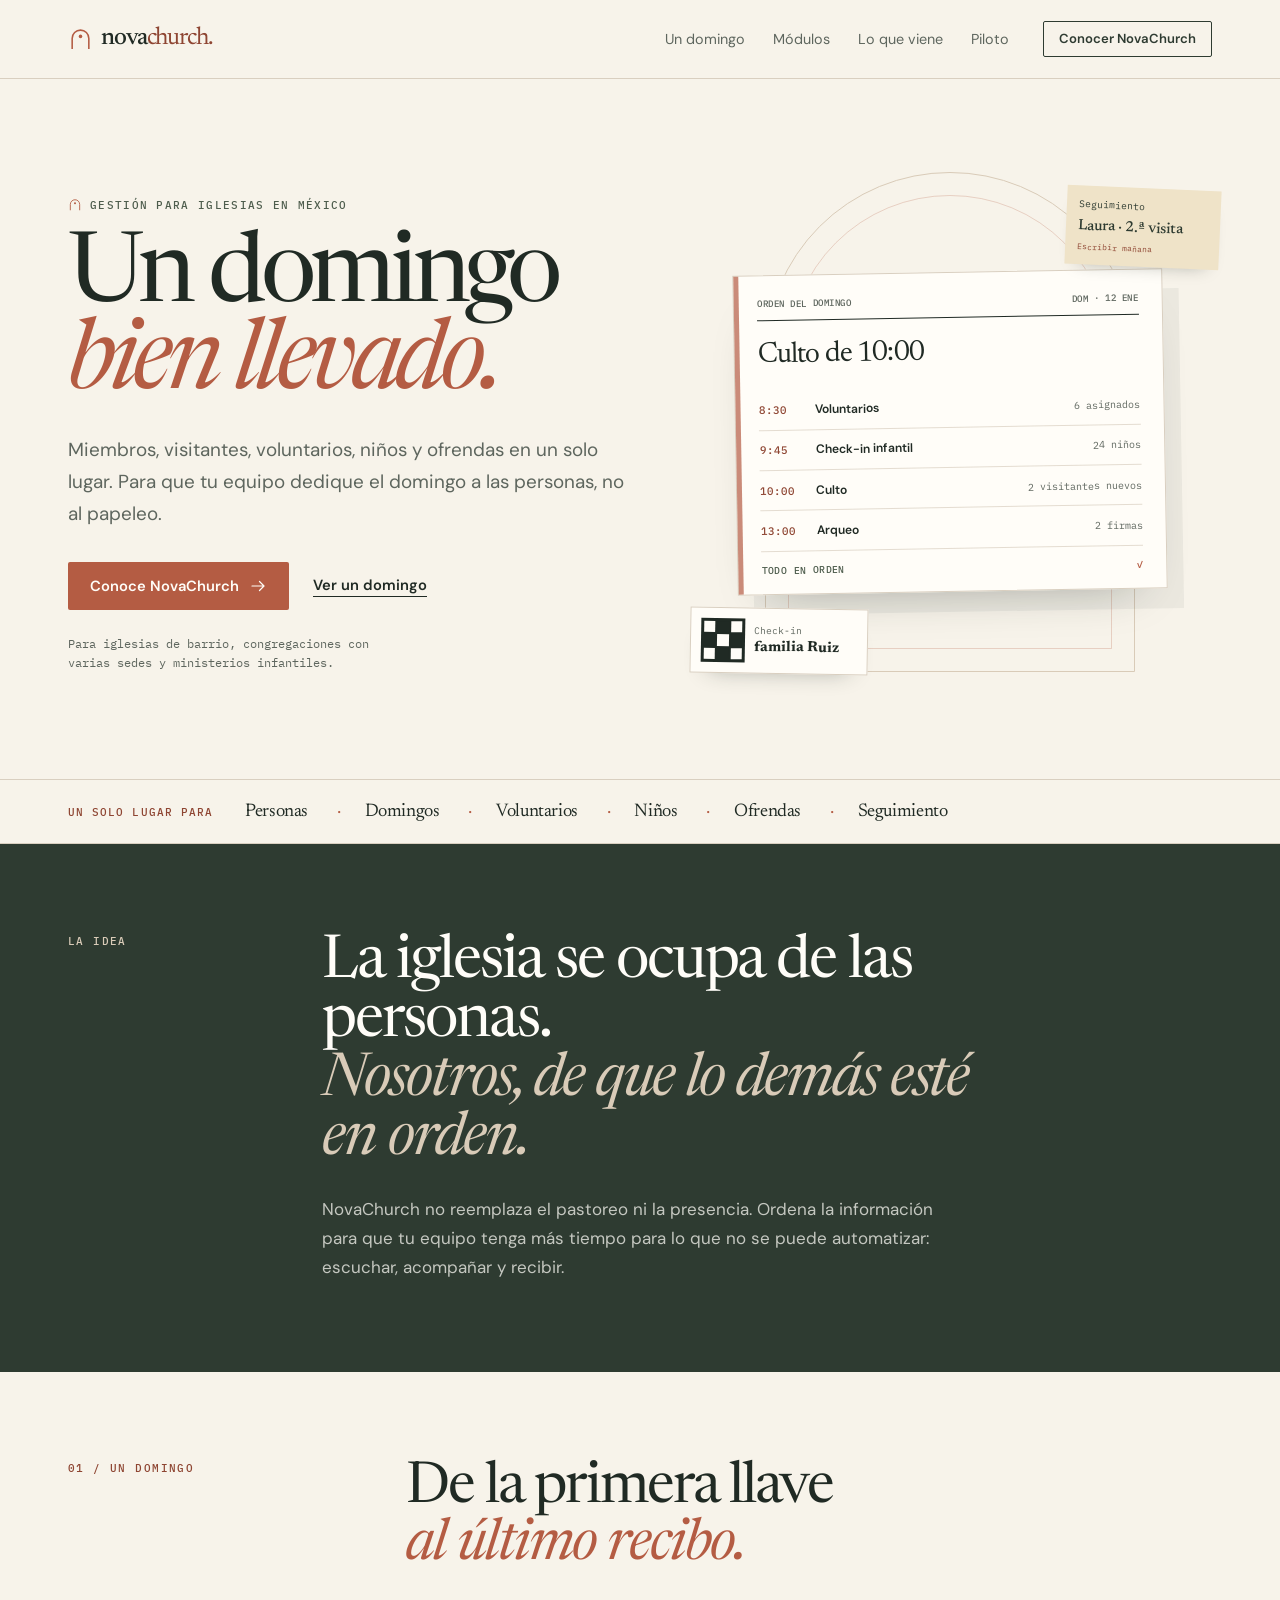
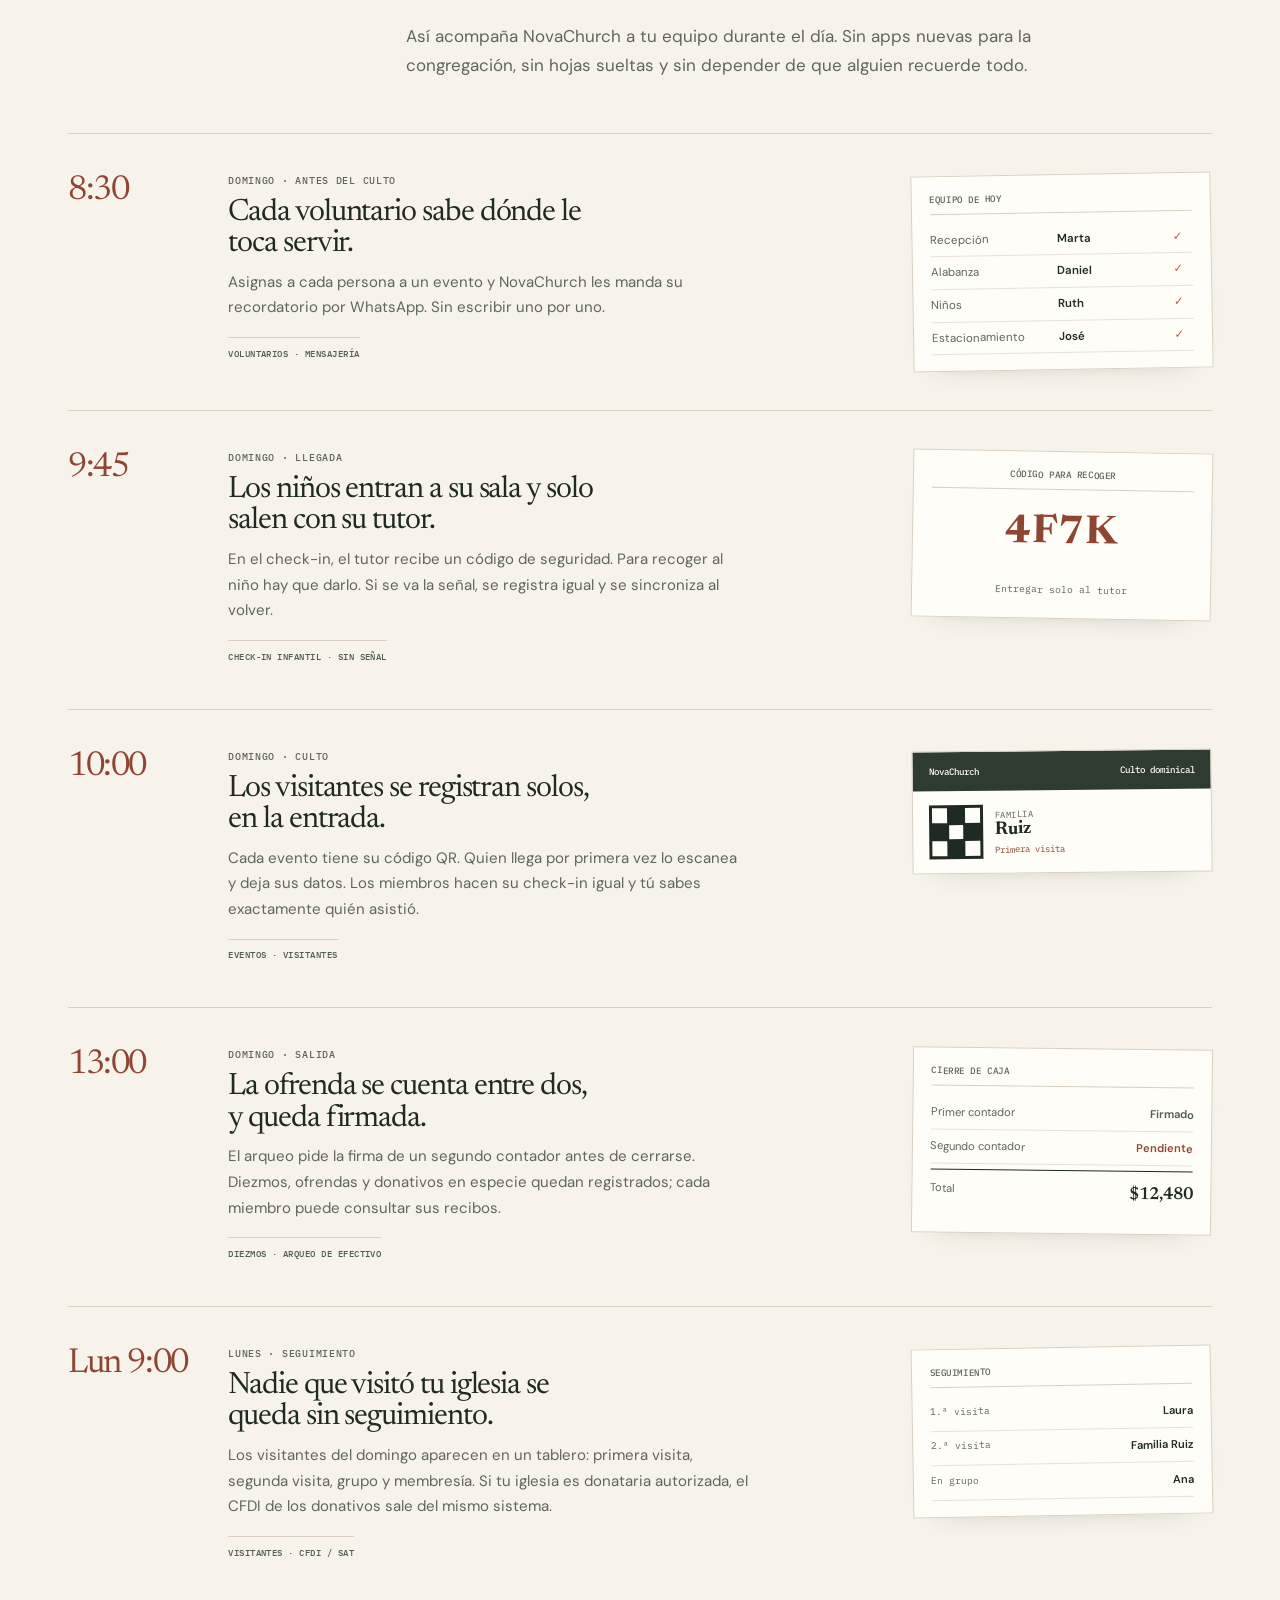
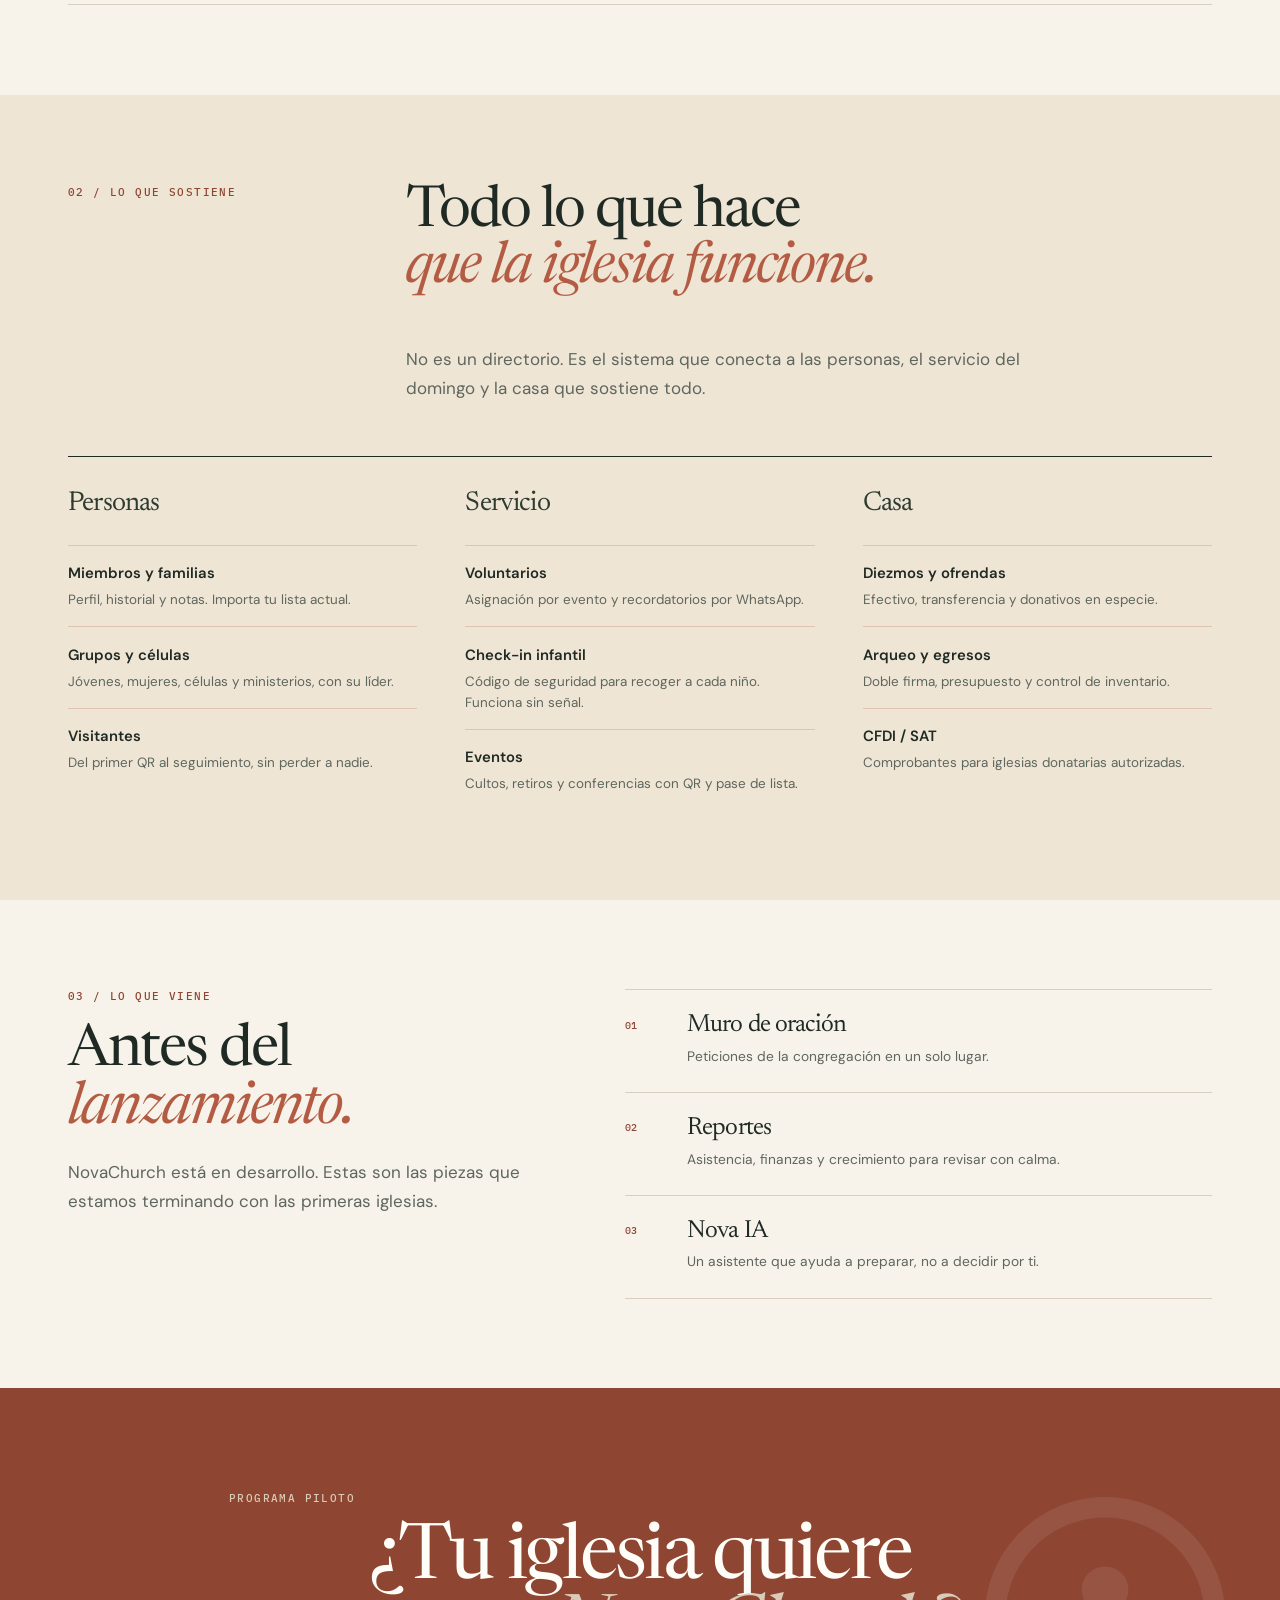
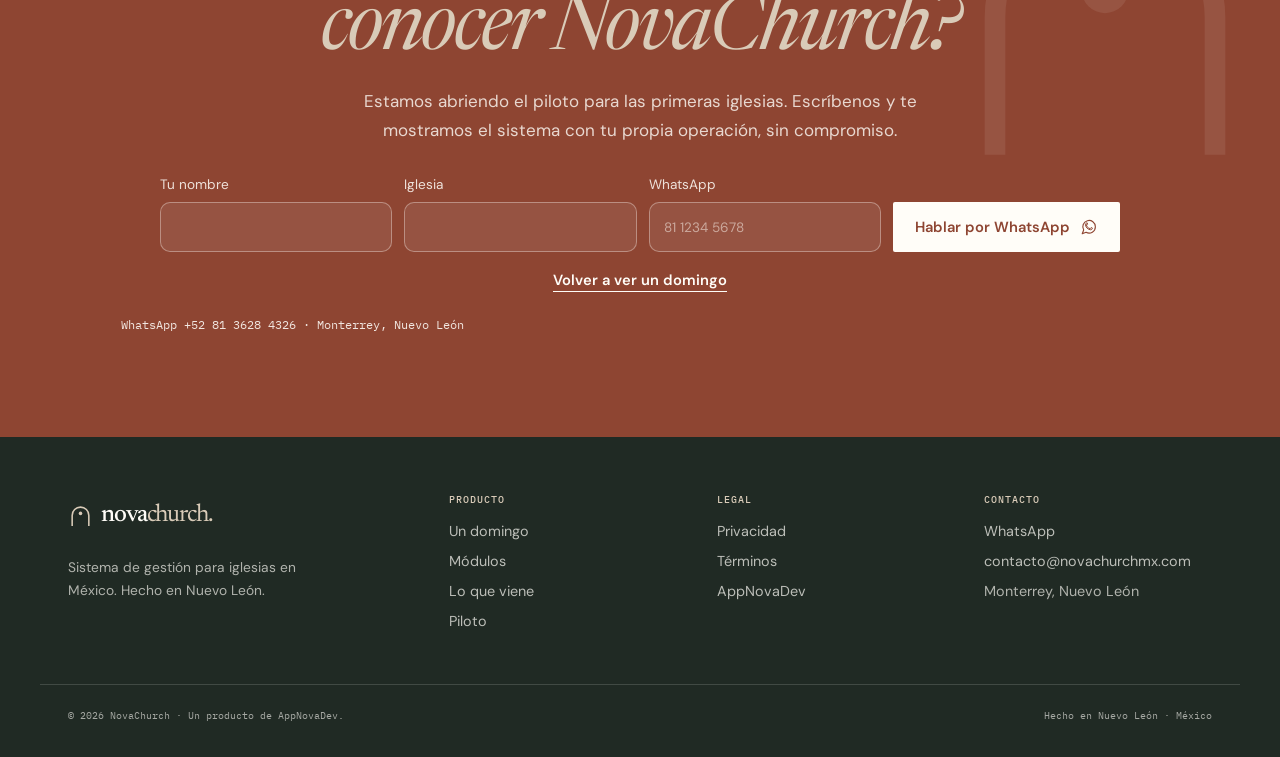
==== commit 47eddac3: "Programa piloto: formulario que abre WhatsApp y deja el contacto en el CRM de AppNovaDev Co-Authored" ====
--- a/index.html
+++ b/index.html
@@ -248,8 +248,14 @@
       <p class="label label-claro">Programa piloto</p>
       <h2>¿Tu iglesia quiere<br><em>conocer NovaChurch?</em></h2>
       <p>Estamos abriendo el piloto para las primeras iglesias. Escríbenos y te mostramos el sistema con tu propia operación, sin compromiso.</p>
+      <form class="piloto-form" id="formPiloto" novalidate>
+        <label><span>Tu nombre</span><input name="nombre" autocomplete="name" required maxlength="120"></label>
+        <label><span>Iglesia</span><input name="iglesia" autocomplete="organization" required maxlength="160"></label>
+        <label><span>WhatsApp</span><input name="whatsapp" type="tel" inputmode="tel" autocomplete="tel" required placeholder="81 1234 5678" maxlength="20"></label>
+        <button class="btn btn-crema" type="submit">Hablar por WhatsApp <svg aria-hidden="true"><use href="#whatsapp"/></svg></button>
+      </form>
+      <p class="micro claro" id="estadoPiloto" role="status" aria-live="polite"></p>
       <div class="piloto-acciones">
-        <a class="btn btn-crema" href="https://wa.me/528136284326?text=Hola%2C%20quiero%20conocer%20NovaChurch" target="_blank" rel="noopener">Hablar por WhatsApp <svg aria-hidden="true"><use href="#whatsapp"/></svg></a>
         <a class="text-link claro" href="#domingo">Volver a ver un domingo</a>
       </div>
       <p class="micro claro">WhatsApp +52 81 3628 4326 · Monterrey, Nuevo León</p>
@@ -311,5 +317,27 @@
   });
 })();
 </script>
+<script>
+// Formulario del piloto: abre WhatsApp con los datos y deja el contacto en el CRM de AppNovaDev (solo crea leads).
+(function () {
+  var f = document.getElementById("formPiloto"); if (!f) return;
+  f.addEventListener("submit", function (ev) {
+    ev.preventDefault();
+    var d = new FormData(f), tel = String(d.get("whatsapp") || "").replace(/\D/g, "");
+    var estado = document.getElementById("estadoPiloto");
+    if (!String(d.get("nombre")).trim() || !String(d.get("iglesia")).trim() || tel.length < 10) { estado.textContent = "Escribe tu nombre, tu iglesia y un WhatsApp de 10 dígitos."; return; }
+    try {
+      fetch("https://ypwgqmrokeulsqgmiupp.supabase.co/rest/v1/rpc/registrar_lead_landing", {
+        method: "POST", keepalive: true,
+        headers: { "content-type": "application/json", apikey: "sb_publishable_L8Na-EgPnFjPYtNrULzeMQ_f3RS6DEc" },
+        body: JSON.stringify({ p_prod: "novachurch", p_nombre: d.get("nombre"), p_empresa: d.get("iglesia"), p_tel: tel, p_mensaje: "Quiere conocer NovaChurch (programa piloto)" })
+      }).catch(function () {});
+    } catch (e) {}
+    var texto = "Hola, quiero conocer NovaChurch.\nNombre: " + d.get("nombre") + "\nIglesia: " + d.get("iglesia") + "\nWhatsApp: " + tel;
+    window.open("https://wa.me/528136284326?text=" + encodeURIComponent(texto), "_blank", "noopener");
+    estado.textContent = "Abrimos WhatsApp con tus datos. Si no se abrió, escríbenos al +52 81 3628 4326.";
+  });
+})();
+</script>
 </body>
 </html>
--- a/editorial.css
+++ b/editorial.css
@@ -259,3 +259,12 @@
   .btn { transition: none; }
   .btn:hover { transform: none; }
 }
+
+/* Formulario del programa piloto */
+.piloto-form { display: grid; grid-template-columns: repeat(3, minmax(0, 1fr)) auto; gap: 12px; align-items: end; max-width: 60rem; margin: 0 auto 1rem; text-align: left; }
+.piloto-form label { display: flex; flex-direction: column; gap: 6px; font-size: .85rem; color: rgba(255,253,248,.85); min-width: 0; }
+.piloto-form input { height: 50px; border-radius: 10px; border: 1px solid rgba(255,253,248,.35); background: rgba(255,253,248,.08); color: var(--crema); padding: 0 14px; font: inherit; width: 100%; }
+.piloto-form input::placeholder { color: rgba(255,253,248,.5); }
+.piloto-form input:focus-visible { outline: 3px solid var(--arena); outline-offset: 2px; }
+.piloto-form .btn { height: 50px; justify-content: center; }
+@media (max-width: 760px) { .piloto-form { grid-template-columns: 1fr; } }
